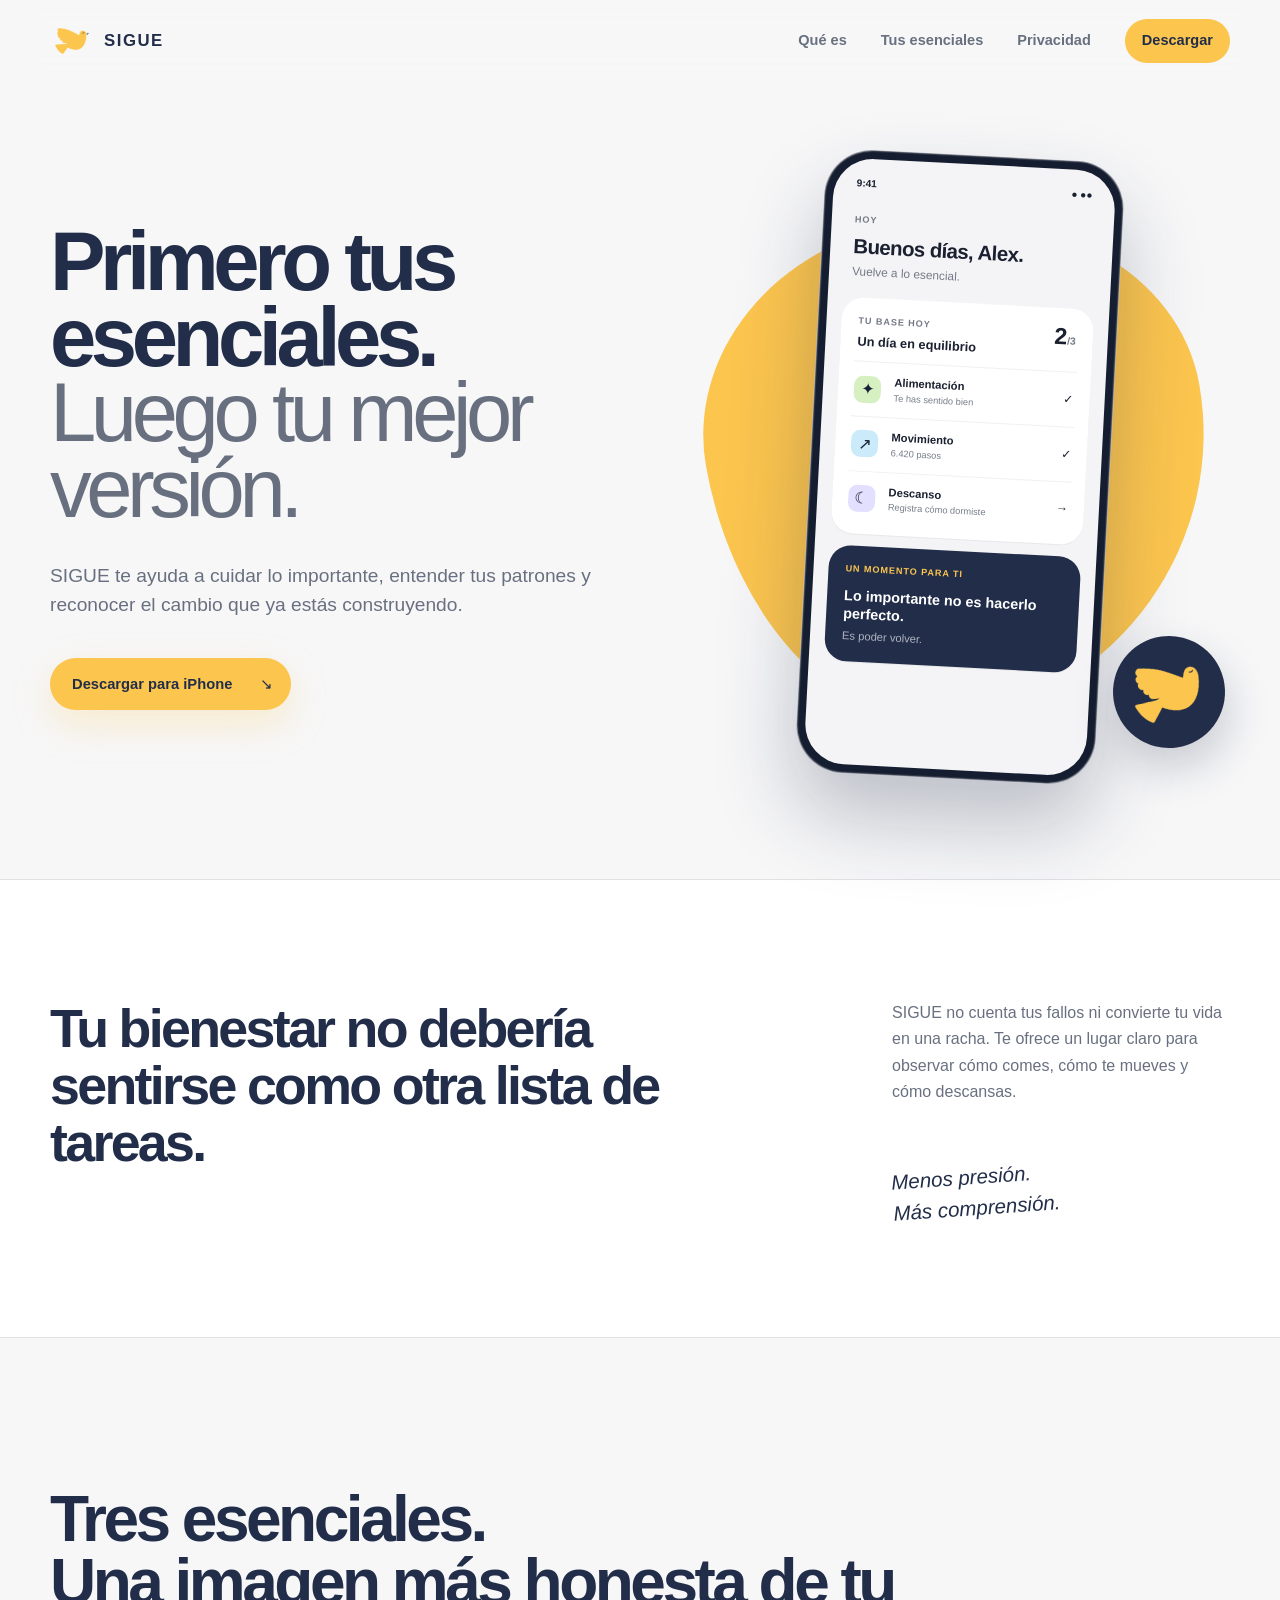
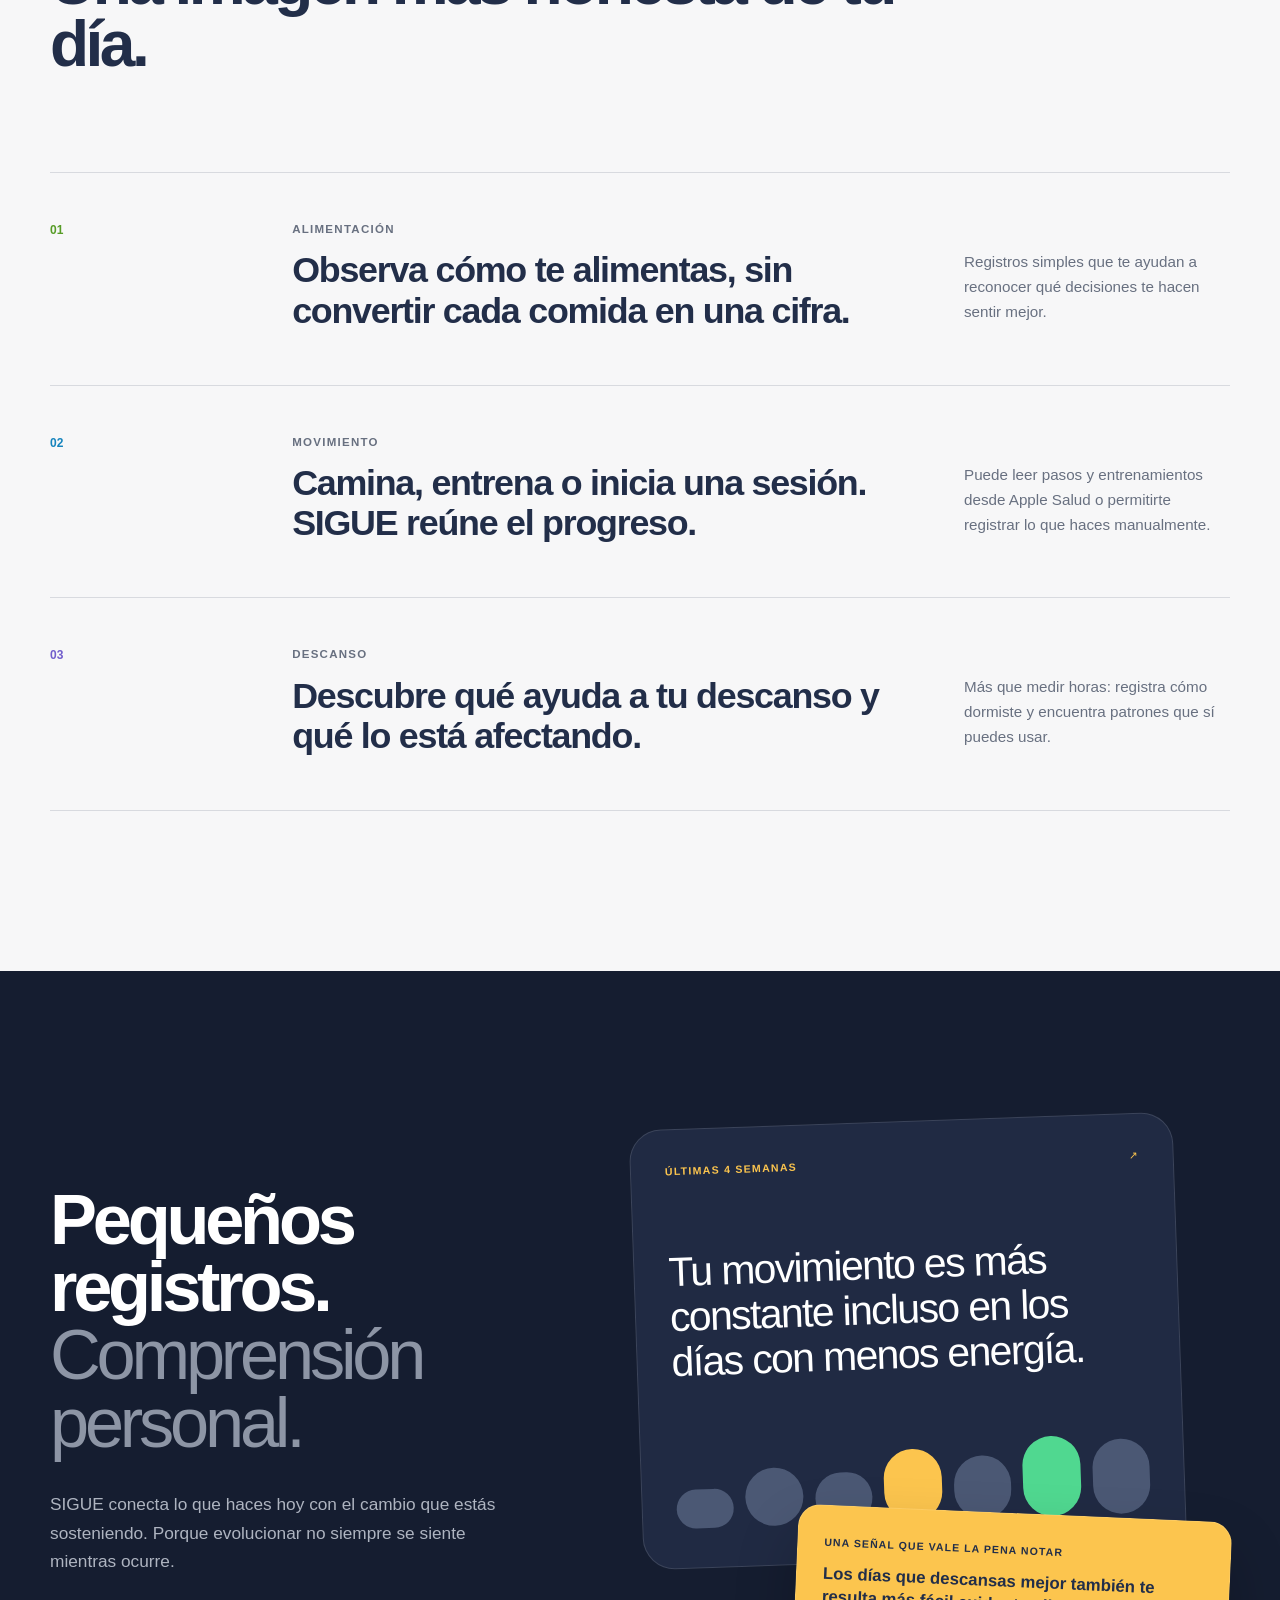
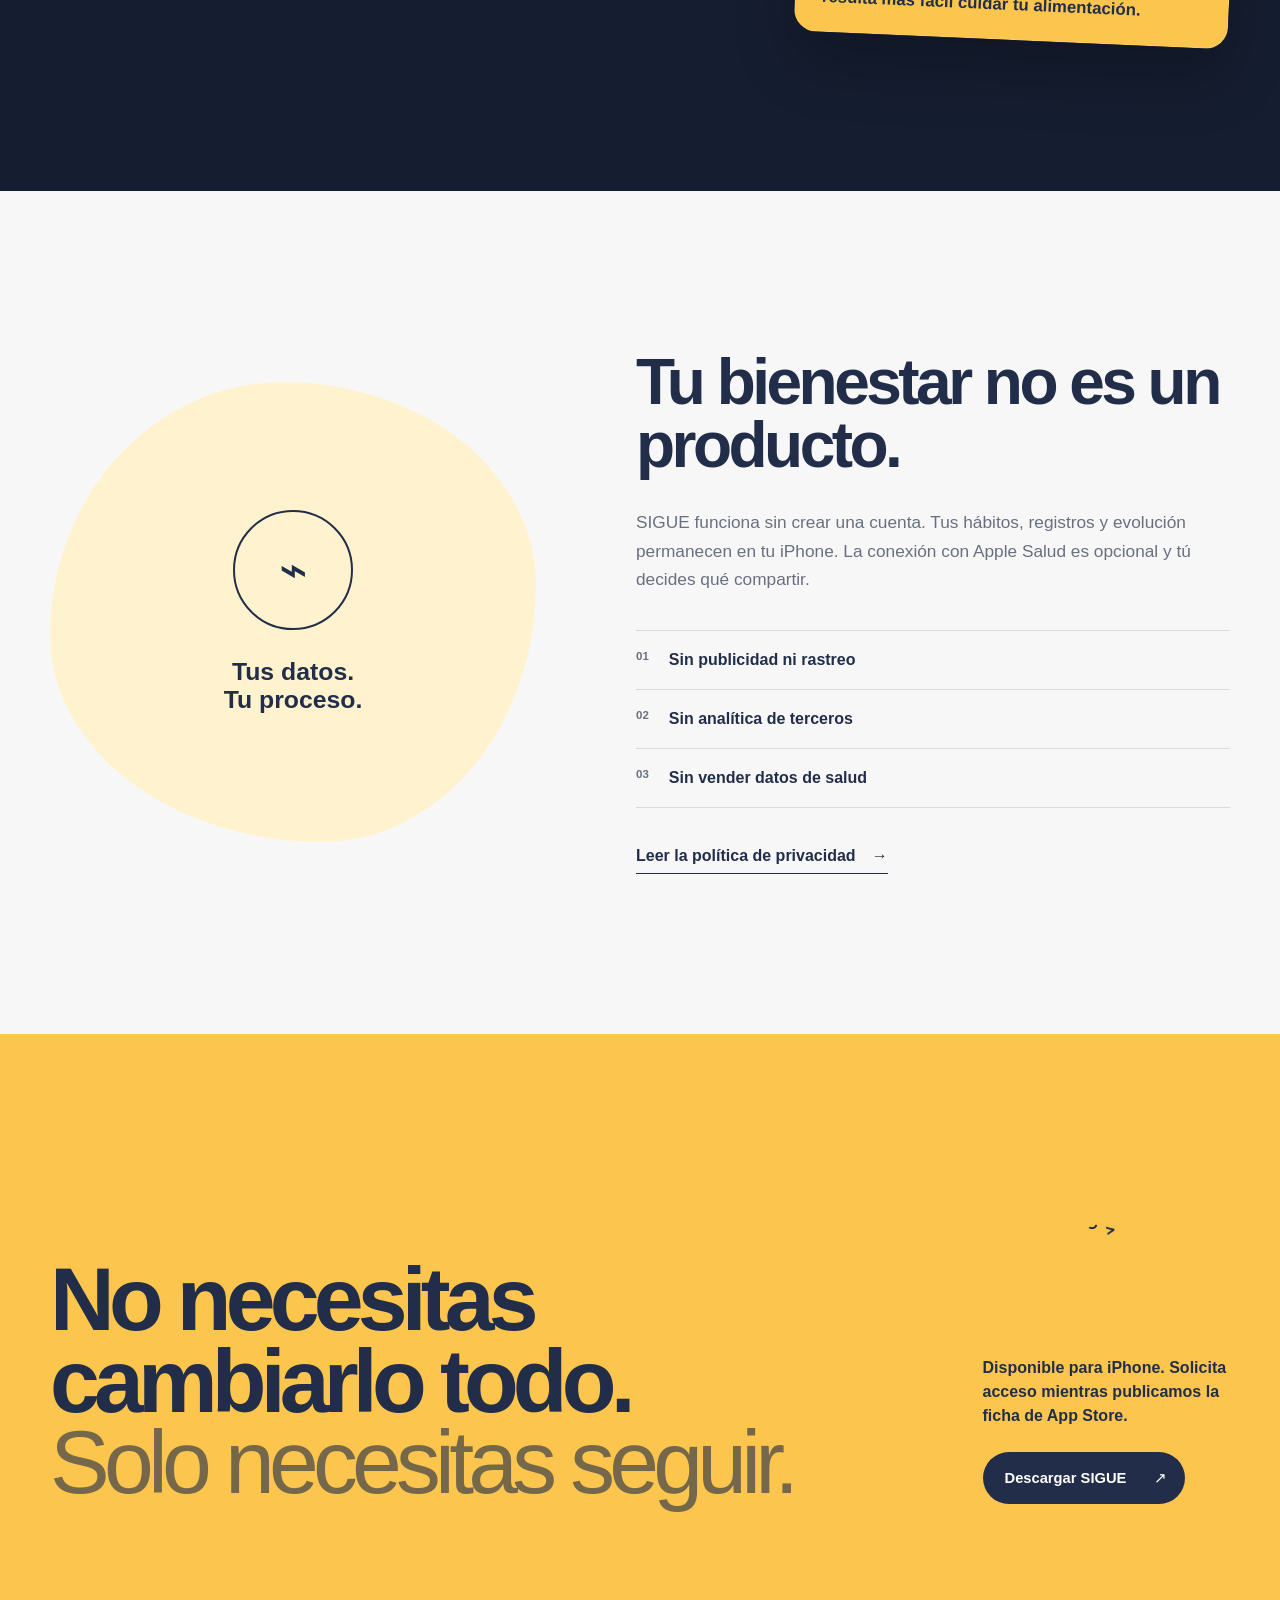
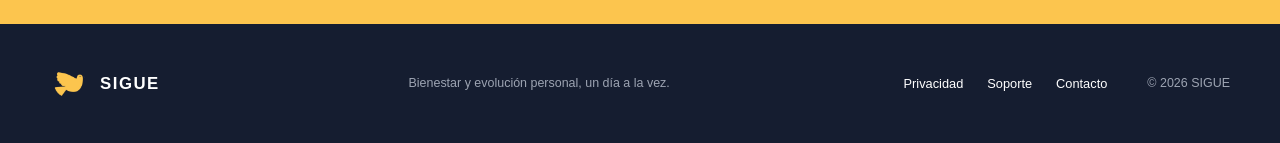
==== index.html @ ca4b1f47 "feat: launch SIGUE landing page" ====
<!doctype html>
<html lang="es">
<head>
  <meta charset="utf-8">
  <meta name="viewport" content="width=device-width, initial-scale=1">
  <title>SIGUE — Bienestar y evolución personal para iPhone</title>
  <meta name="description" content="SIGUE te ayuda a cuidar alimentación, movimiento y descanso, entender tus patrones y convertir pequeños registros en evolución visible.">
  <meta name="theme-color" content="#FCC54E">
  <meta name="robots" content="index, follow, max-image-preview:large">
  <link rel="canonical" href="https://holasigue.com/">
  <link rel="icon" href="assets/sigue-icon.png" type="image/png">
  <link rel="apple-touch-icon" href="assets/sigue-icon.png">
  <link rel="manifest" href="site.webmanifest">
  <link rel="stylesheet" href="css/styles.css">

  <meta property="og:type" content="website">
  <meta property="og:locale" content="es_ES">
  <meta property="og:site_name" content="SIGUE">
  <meta property="og:title" content="SIGUE — Primero tus esenciales">
  <meta property="og:description" content="Cuida lo importante, entiende tu día y descubre cómo estás cambiando.">
  <meta property="og:url" content="https://holasigue.com/">
  <meta property="og:image" content="https://holasigue.com/assets/sigue-social.png">
  <meta property="og:image:width" content="1200">
  <meta property="og:image:height" content="630">
  <meta property="og:image:alt" content="SIGUE: primero tus esenciales, luego tu mejor versión">
  <meta name="twitter:card" content="summary_large_image">

  <script type="application/ld+json">
  {
    "@context": "https://schema.org",
    "@graph": [
      {
        "@type": "WebSite",
        "@id": "https://holasigue.com/#website",
        "url": "https://holasigue.com/",
        "name": "SIGUE",
        "inLanguage": "es"
      },
      {
        "@type": "Organization",
        "@id": "https://holasigue.com/#organization",
        "name": "SIGUE",
        "url": "https://holasigue.com/",
        "logo": "https://holasigue.com/assets/sigue-icon.png",
        "email": "hola@holasigue.com"
      }
    ]
  }
  </script>
</head>
<body>
  <a class="skip-link" href="#contenido">Saltar al contenido</a>

  <header class="site-header" data-header>
    <div class="shell header-inner">
      <a class="brand" href="/" aria-label="SIGUE, inicio">
        <img src="assets/sigue-icon.png" alt="" width="44" height="44">
        <span>SIGUE</span>
      </a>

      <button class="menu-button" type="button" aria-expanded="false" aria-controls="site-navigation" data-menu-button>
        <span></span><span></span>
        <span class="sr-only">Abrir navegación</span>
      </button>

      <nav class="site-nav" id="site-navigation" aria-label="Navegación principal" data-navigation>
        <a href="#propuesta">Qué es</a>
        <a href="#esenciales">Tus esenciales</a>
        <a href="#privacidad">Privacidad</a>
        <a class="nav-cta" href="#descargar">Descargar</a>
      </nav>
    </div>
  </header>

  <main id="contenido">
    <section class="hero shell" aria-labelledby="hero-title">
      <div class="hero-copy reveal">
        <h1 id="hero-title">Primero tus esenciales.<br><em>Luego tu mejor versión.</em></h1>
        <p class="hero-lead">SIGUE te ayuda a cuidar lo importante, entender tus patrones y reconocer el cambio que ya estás construyendo.</p>
        <div class="hero-actions">
          <a class="button button-primary" href="#descargar">Descargar para iPhone <span aria-hidden="true">↘</span></a>
        </div>
      </div>

      <div class="hero-product reveal" aria-label="Vista previa del resumen diario de SIGUE">
        <div class="sun-shape" aria-hidden="true"></div>
        <div class="phone-frame">
          <div class="phone-screen">
            <div class="phone-status"><span>9:41</span><span>● ●●</span></div>
            <div class="phone-greeting">
              <span>HOY</span>
              <strong>Buenos días, Alex.</strong>
              <p>Vuelve a lo esencial.</p>
            </div>
            <div class="base-card">
              <div class="base-heading">
                <div><small>TU BASE HOY</small><strong>Un día en equilibrio</strong></div>
                <div class="base-score">2<small>/3</small></div>
              </div>
              <div class="base-row nutrition"><span class="base-icon">✦</span><div><strong>Alimentación</strong><small>Te has sentido bien</small></div><b>✓</b></div>
              <div class="base-row movement"><span class="base-icon">↗</span><div><strong>Movimiento</strong><small>6.420 pasos</small></div><b>✓</b></div>
              <div class="base-row rest"><span class="base-icon">☾</span><div><strong>Descanso</strong><small>Registra cómo dormiste</small></div><b>→</b></div>
            </div>
            <div class="moment-card">
              <small>UN MOMENTO PARA TI</small>
              <strong>Lo importante no es hacerlo perfecto.</strong>
              <p>Es poder volver.</p>
            </div>
          </div>
        </div>
        <div class="bird-seal" aria-hidden="true"><img src="assets/sigue-icon.png" alt=""></div>
      </div>
    </section>

    <section class="belief" id="propuesta">
      <div class="shell belief-grid reveal">
        <blockquote>Tu bienestar no debería sentirse como otra lista de tareas.</blockquote>
        <div class="belief-copy">
          <p>SIGUE no cuenta tus fallos ni convierte tu vida en una racha. Te ofrece un lugar claro para observar cómo comes, cómo te mueves y cómo descansas.</p>
          <p class="hand-note">Menos presión.<br>Más comprensión.</p>
        </div>
      </div>
    </section>

    <section class="essentials shell" id="esenciales" aria-labelledby="essentials-title">
      <div class="section-heading reveal">
        <h2 id="essentials-title">Tres esenciales.<br>Una imagen más honesta de tu día.</h2>
      </div>

      <div class="essential-story">
        <article class="essential-line nutrition-line reveal">
          <div class="essential-number">01</div>
          <div><p class="essential-kicker">Alimentación</p><h3>Observa cómo te alimentas, sin convertir cada comida en una cifra.</h3></div>
          <p>Registros simples que te ayudan a reconocer qué decisiones te hacen sentir mejor.</p>
        </article>
        <article class="essential-line movement-line reveal">
          <div class="essential-number">02</div>
          <div><p class="essential-kicker">Movimiento</p><h3>Camina, entrena o inicia una sesión. SIGUE reúne el progreso.</h3></div>
          <p>Puede leer pasos y entrenamientos desde Apple Salud o permitirte registrar lo que haces manualmente.</p>
        </article>
        <article class="essential-line rest-line reveal">
          <div class="essential-number">03</div>
          <div><p class="essential-kicker">Descanso</p><h3>Descubre qué ayuda a tu descanso y qué lo está afectando.</h3></div>
          <p>Más que medir horas: registra cómo dormiste y encuentra patrones que sí puedes usar.</p>
        </article>
      </div>
    </section>

    <section class="evolution-section" aria-labelledby="evolution-title">
      <div class="shell evolution-grid">
        <div class="evolution-copy reveal">
          <h2 id="evolution-title">Pequeños registros.<br><span>Comprensión personal.</span></h2>
          <p>SIGUE conecta lo que haces hoy con el cambio que estás sosteniendo. Porque evolucionar no siempre se siente mientras ocurre.</p>
        </div>

        <div class="insight-stack reveal" aria-label="Ejemplos de evolución en SIGUE">
          <article class="insight insight-main">
            <div class="insight-top"><span>ÚLTIMAS 4 SEMANAS</span><span aria-hidden="true">↗</span></div>
            <p>Tu movimiento es más constante incluso en los días con menos energía.</p>
            <div class="week-bars" aria-hidden="true"><i></i><i></i><i></i><i></i><i></i><i></i><i></i></div>
          </article>
          <article class="insight insight-note">
            <span>Una señal que vale la pena notar</span>
            <p>Los días que descansas mejor también te resulta más fácil cuidar tu alimentación.</p>
          </article>
        </div>
      </div>
    </section>

    <section class="privacy-section shell" id="privacidad" aria-labelledby="privacy-title">
      <div class="privacy-mark reveal" aria-hidden="true">
        <div class="privacy-circle"><span>⌁</span></div>
        <p>Tus datos.<br>Tu proceso.</p>
      </div>
      <div class="privacy-copy reveal">
        <h2 id="privacy-title">Tu bienestar no es un producto.</h2>
        <p>SIGUE funciona sin crear una cuenta. Tus hábitos, registros y evolución permanecen en tu iPhone. La conexión con Apple Salud es opcional y tú decides qué compartir.</p>
        <ul class="plain-list">
          <li><span>01</span> Sin publicidad ni rastreo</li>
          <li><span>02</span> Sin analítica de terceros</li>
          <li><span>03</span> Sin vender datos de salud</li>
        </ul>
        <a class="text-link" href="privacidad.html">Leer la política de privacidad <span aria-hidden="true">→</span></a>
      </div>
    </section>

    <section class="availability-section" id="descargar">
      <div class="shell closing-grid reveal">
        <div>
          <h2>No necesitas cambiarlo todo.<br><em>Solo necesitas seguir.</em></h2>
        </div>
        <div class="closing-side">
          <img src="assets/sigue-icon.png" alt="Ave amarilla de SIGUE" width="170" height="170">
          <p>Disponible para iPhone. Solicita acceso mientras publicamos la ficha de App Store.</p>
          <a class="button button-ink" href="mailto:hola@holasigue.com?subject=Quiero%20descargar%20SIGUE">Descargar SIGUE <span aria-hidden="true">↗</span></a>
        </div>
      </div>
    </section>
  </main>

  <footer class="site-footer">
    <div class="shell footer-grid">
      <a class="brand footer-brand" href="/"><img src="assets/sigue-icon.png" alt="" width="40" height="40"><span>SIGUE</span></a>
      <p>Bienestar y evolución personal, un día a la vez.</p>
      <nav aria-label="Enlaces legales">
        <a href="privacidad.html">Privacidad</a>
        <a href="soporte.html">Soporte</a>
        <a href="mailto:hola@holasigue.com">Contacto</a>
      </nav>
      <small>© <span data-year>2026</span> SIGUE</small>
    </div>
  </footer>

  <script src="js/main.js" defer></script>
</body>
</html>
---- css/styles.css ----
:root {
  color-scheme: light;
  --yellow: #fcc54e;
  --yellow-soft: #fff3cf;
  --ink: #222e49;
  --ink-deep: #151d30;
  --green: #50d890;
  --nutrition: #8bd450;
  --movement: #45b8f2;
  --rest: #9b8cff;
  --paper: #f7f7f8;
  --surface: #ffffff;
  --line: rgba(34, 46, 73, 0.14);
  --muted: #687080;
  --max-width: 1180px;
  --radius: 28px;
  --ease: cubic-bezier(.2, .75, .25, 1);
  font-family: -apple-system, BlinkMacSystemFont, "SF Pro Display", "Helvetica Neue", Arial, sans-serif;
  font-synthesis: none;
}

* { box-sizing: border-box; }
html { scroll-behavior: smooth; }
body {
  margin: 0;
  color: var(--ink);
  background: var(--paper);
  font-size: 16px;
  line-height: 1.5;
  -webkit-font-smoothing: antialiased;
}
body.menu-open { overflow: hidden; }
a { color: inherit; text-decoration: none; }
img { display: block; max-width: 100%; }
button, a { -webkit-tap-highlight-color: transparent; }
.shell { width: min(calc(100% - 48px), var(--max-width)); margin-inline: auto; }
.sr-only { position: absolute; width: 1px; height: 1px; overflow: hidden; clip: rect(0, 0, 0, 0); white-space: nowrap; }
.skip-link { position: fixed; top: 12px; left: 12px; z-index: 100; padding: 10px 14px; background: var(--ink); color: #fff; transform: translateY(-150%); }
.skip-link:focus { transform: none; }

.site-header { position: sticky; top: 0; z-index: 50; background: color-mix(in srgb, var(--paper) 88%, transparent); backdrop-filter: blur(18px); border-bottom: 1px solid transparent; transition: border-color .2s ease; }
.site-header.scrolled { border-color: var(--line); }
.header-inner { min-height: 82px; display: flex; align-items: center; justify-content: space-between; }
.brand { display: inline-flex; align-items: center; gap: 10px; font-size: 1.05rem; font-weight: 850; letter-spacing: .09em; }
.brand img { width: 44px; height: 44px; object-fit: contain; }
.site-nav { display: flex; align-items: center; gap: 34px; font-size: .91rem; font-weight: 600; }
.site-nav > a:not(.nav-cta) { color: var(--muted); transition: color .2s ease; }
.site-nav > a:hover { color: var(--ink); }
.nav-cta { padding: 11px 17px; background: var(--yellow); border-radius: 999px; }
.menu-button { display: none; border: 0; padding: 12px; background: transparent; }
.menu-button > span:not(.sr-only) { display: block; width: 23px; height: 2px; margin: 5px 0; background: var(--ink); transition: transform .2s ease; }

.hero { min-height: 760px; padding-top: 72px; padding-bottom: 100px; display: grid; grid-template-columns: 1.03fr .97fr; align-items: center; gap: 68px; }
.hero h1 { max-width: 720px; margin: 0; font-size: clamp(3.8rem, 6.5vw, 6.6rem); line-height: .91; letter-spacing: -.065em; font-weight: 790; }
.hero h1 em, .closing-grid h2 em { color: var(--muted); font-style: normal; font-weight: 450; }
.hero-lead { max-width: 590px; margin: 34px 0 0; color: var(--muted); font-size: clamp(1.08rem, 1.5vw, 1.28rem); line-height: 1.55; }
.hero-actions { margin-top: 38px; display: flex; align-items: center; gap: 24px; }
.button { display: inline-flex; align-items: center; justify-content: space-between; gap: 28px; min-width: 190px; padding: 15px 18px 15px 22px; border-radius: 999px; font-size: .92rem; font-weight: 750; transition: transform .2s var(--ease), box-shadow .2s ease; }
.button:hover { transform: translateY(-2px); }
.button-primary { background: var(--yellow); color: var(--ink); box-shadow: 0 14px 38px rgba(252, 197, 78, .26); }
.button-ink { background: var(--ink); color: #fff; }

.hero-product { position: relative; min-height: 600px; display: grid; place-items: center; isolation: isolate; }
.sun-shape { position: absolute; z-index: -1; width: min(42vw, 500px); aspect-ratio: 1; border-radius: 47% 53% 59% 41% / 41% 42% 58% 59%; background: var(--yellow); transform: rotate(-10deg); }
.phone-frame { width: 300px; padding: 8px; border: 1px solid rgba(255,255,255,.55); border-radius: 48px; background: var(--ink-deep); box-shadow: 0 42px 80px rgba(34,46,73,.27), inset 0 0 0 1px rgba(255,255,255,.12); transform: rotate(3deg); }
.phone-screen { min-height: 606px; padding: 17px 15px 18px; overflow: hidden; border-radius: 40px; background: #f4f4f6; color: #1a2030; }
.phone-status { padding: 0 8px 18px; display: flex; justify-content: space-between; font-size: .63rem; font-weight: 800; }
.phone-greeting { padding: 5px 8px 17px; }
.phone-greeting span, .base-heading small, .moment-card small { display: block; color: #747986; font-size: .57rem; font-weight: 800; letter-spacing: .1em; }
.phone-greeting strong { display: block; margin-top: 4px; font-size: 1.28rem; letter-spacing: -.03em; }
.phone-greeting p { margin: 1px 0 0; color: #747986; font-size: .74rem; }
.base-card, .moment-card { border-radius: 22px; background: #fff; box-shadow: 0 1px 0 rgba(34,46,73,.06); }
.base-card { padding: 17px 14px 9px; }
.base-heading { display: flex; justify-content: space-between; align-items: flex-start; padding: 0 3px 10px; }
.base-heading strong { display: block; margin-top: 3px; font-size: .8rem; }
.base-score { font-size: 1.45rem; line-height: 1; font-weight: 800; }
.base-score small { display: inline; font-size: .65rem; letter-spacing: 0; }
.base-row { display: grid; grid-template-columns: 32px 1fr auto; align-items: center; gap: 8px; padding: 11px 2px; border-top: 1px solid rgba(34,46,73,.07); }
.base-icon { display: grid; place-items: center; width: 27px; height: 27px; border-radius: 9px; color: #172036; font-weight: 800; }
.base-row strong, .base-row small { display: block; }
.base-row strong { font-size: .7rem; }
.base-row small { margin-top: 1px; color: #777d89; font-size: .58rem; }
.base-row b { font-size: .75rem; }
.nutrition .base-icon { background: color-mix(in srgb, var(--nutrition) 35%, white); }
.movement .base-icon { background: color-mix(in srgb, var(--movement) 28%, white); }
.rest .base-icon { background: color-mix(in srgb, var(--rest) 28%, white); }
.moment-card { margin-top: 12px; padding: 17px; background: var(--ink); color: #fff; }
.moment-card small { color: var(--yellow); }
.moment-card strong { display: block; margin-top: 10px; font-size: .9rem; line-height: 1.25; }
.moment-card p { margin: 5px 0 0; color: #aeb4c0; font-size: .7rem; }
.bird-seal { position: absolute; right: 1%; bottom: 5%; width: 112px; height: 112px; display: grid; place-items: center; border-radius: 50%; background: var(--ink); box-shadow: 0 20px 44px rgba(34,46,73,.22); transform: rotate(-8deg); }
.bird-seal img { width: 95px; }

.belief { padding: 120px 0; background: var(--surface); border-block: 1px solid var(--line); }
.belief-grid { display: grid; grid-template-columns: 1.7fr .75fr; gap: 76px; align-items: start; }
.belief blockquote { margin: 0; max-width: 690px; font-size: clamp(2.3rem, 4.2vw, 4.3rem); line-height: 1.06; letter-spacing: -.05em; font-weight: 610; }
.belief-copy > p:first-child { margin: 0; color: var(--muted); line-height: 1.65; }
.hand-note { margin: 50px 0 0; color: var(--ink); font-size: 1.28rem; font-style: italic; transform: rotate(-4deg); }

.essentials { padding-top: 150px; padding-bottom: 160px; }
.section-heading { max-width: 930px; }
.section-heading h2, .privacy-copy h2 { margin: 0; font-size: clamp(2.7rem, 5vw, 5.1rem); line-height: .98; letter-spacing: -.055em; font-weight: 650; }
.essential-story { margin-top: 96px; border-top: 1px solid var(--line); }
.essential-line { display: grid; grid-template-columns: .45fr 1.5fr .65fr; gap: 58px; padding: 48px 0 54px; border-bottom: 1px solid var(--line); }
.essential-number { font-size: .75rem; font-weight: 800; }
.essential-kicker { margin: 0 0 12px; color: var(--muted); font-size: .72rem; font-weight: 800; letter-spacing: .11em; text-transform: uppercase; }
.essential-line h3 { margin: 0; max-width: 680px; font-size: clamp(1.7rem, 2.8vw, 2.7rem); line-height: 1.12; letter-spacing: -.035em; font-weight: 580; }
.essential-line > p { margin: 28px 0 0; color: var(--muted); font-size: .95rem; line-height: 1.65; }
.nutrition-line .essential-number { color: #579c27; }
.movement-line .essential-number { color: #1684bd; }
.rest-line .essential-number { color: #715dcc; }

.evolution-section { padding: 150px 0; overflow: hidden; background: var(--ink-deep); color: #fff; }
.evolution-grid { display: grid; grid-template-columns: .9fr 1.1fr; gap: 100px; align-items: center; }
.evolution-copy h2 { margin: 0; font-size: clamp(3rem, 5.5vw, 5.7rem); line-height: .96; letter-spacing: -.06em; font-weight: 650; }
.evolution-copy h2 span { color: #8d95a5; font-weight: 430; }
.evolution-copy > p:last-child { max-width: 480px; margin: 34px 0 0; color: #aeb4c0; font-size: 1.08rem; line-height: 1.65; }
.insight-stack { position: relative; min-height: 520px; }
.insight { border: 1px solid rgba(255,255,255,.12); }
.insight-main { position: absolute; inset: 0 50px 80px 0; padding: 34px; border-radius: 32px; background: #202a43; transform: rotate(-2deg); }
.insight-top { display: flex; justify-content: space-between; color: var(--yellow); font-size: .66rem; font-weight: 800; letter-spacing: .12em; }
.insight-main > p { max-width: 530px; margin: 70px 0 0; font-size: clamp(1.9rem, 3.2vw, 3rem); line-height: 1.1; letter-spacing: -.04em; }
.week-bars { height: 92px; margin-top: 52px; display: flex; align-items: end; gap: 12px; }
.week-bars i { flex: 1; height: 42%; border-radius: 999px; background: #4b5874; }
.week-bars i:nth-child(2) { height: 63%; }
.week-bars i:nth-child(3) { height: 55%; }
.week-bars i:nth-child(4) { height: 78%; background: var(--yellow); }
.week-bars i:nth-child(5) { height: 69%; }
.week-bars i:nth-child(6) { height: 87%; background: var(--green); }
.week-bars i:nth-child(7) { height: 82%; }
.insight-note { position: absolute; right: 0; bottom: 0; width: 73%; padding: 23px 26px; border-radius: 22px; background: var(--yellow); color: var(--ink); transform: rotate(2.5deg); box-shadow: 0 30px 60px rgba(0,0,0,.22); }
.insight-note span { font-size: .66rem; font-weight: 850; letter-spacing: .1em; text-transform: uppercase; }
.insight-note p { margin: 10px 0 0; font-size: 1.05rem; font-weight: 650; line-height: 1.35; }

.privacy-section { padding-top: 160px; padding-bottom: 160px; display: grid; grid-template-columns: .9fr 1.1fr; gap: 100px; align-items: center; }
.privacy-mark { min-height: 460px; display: grid; place-items: center; align-content: center; background: var(--yellow-soft); border-radius: 48% 52% 44% 56% / 55% 44% 56% 45%; transform: rotate(-3deg); }
.privacy-circle { width: 120px; height: 120px; display: grid; place-items: center; border: 2px solid var(--ink); border-radius: 50%; font-size: 3rem; }
.privacy-mark p { margin: 28px 0 0; text-align: center; font-size: 1.55rem; line-height: 1.15; font-weight: 700; }
.privacy-copy > p { max-width: 600px; margin: 32px 0 0; color: var(--muted); font-size: 1.08rem; line-height: 1.65; }
.plain-list { margin: 36px 0; padding: 0; list-style: none; border-top: 1px solid var(--line); }
.plain-list li { display: flex; gap: 20px; padding: 17px 0; border-bottom: 1px solid var(--line); font-weight: 650; }
.plain-list span { color: var(--muted); font-size: .72rem; }
.text-link { display: inline-flex; gap: 16px; padding-bottom: 5px; border-bottom: 1px solid var(--ink); font-weight: 750; }

.availability-section { padding: 140px 0 120px; background: var(--yellow); }
.closing-grid { display: grid; grid-template-columns: 1.55fr .45fr; gap: 80px; align-items: end; }
.closing-grid h2 { margin: 0; max-width: 870px; font-size: clamp(3.2rem, 7vw, 7.2rem); line-height: .91; letter-spacing: -.065em; font-weight: 720; }
.closing-grid h2 em { color: rgba(34,46,73,.62); }
.closing-side { display: flex; flex-direction: column; align-items: flex-start; }
.closing-side img { margin-left: -18px; }
.closing-side p { margin: 12px 0 24px; font-weight: 600; }

.site-footer { padding: 38px 0; background: var(--ink-deep); color: #fff; }
.footer-grid { display: grid; grid-template-columns: .7fr 1fr auto auto; gap: 40px; align-items: center; }
.footer-brand img { width: 40px; height: 40px; }
.footer-grid > p, .footer-grid small { color: #9da4b2; font-size: .78rem; }
.footer-grid nav { display: flex; gap: 24px; font-size: .8rem; }

.page-hero { padding: 95px 0 76px; border-bottom: 1px solid var(--line); }
.page-hero h1 { max-width: 900px; margin: 0; font-size: clamp(3.4rem, 7vw, 7rem); line-height: .93; letter-spacing: -.065em; }
.page-hero p:last-child { max-width: 660px; margin: 28px 0 0; color: var(--muted); font-size: 1.12rem; }
.legal-layout { padding: 80px 0 130px; display: grid; grid-template-columns: .52fr 1.48fr; gap: 70px; }
.legal-aside { position: sticky; top: 120px; align-self: start; }
.legal-aside p { margin: 0 0 10px; color: var(--muted); font-size: .77rem; }
.legal-content { max-width: 760px; }
.legal-content section { margin-bottom: 60px; scroll-margin-top: 110px; }
.legal-content h2 { margin: 0 0 18px; font-size: clamp(1.7rem, 3vw, 2.35rem); letter-spacing: -.035em; }
.legal-content h3 { margin: 28px 0 8px; font-size: 1.05rem; }
.legal-content p, .legal-content li { color: #555f70; line-height: 1.75; }
.legal-content ul { padding-left: 20px; }
.legal-content a { text-decoration: underline; text-underline-offset: 3px; }
.notice { padding: 24px; border-left: 4px solid var(--yellow); background: var(--surface); }
.faq-list { border-top: 1px solid var(--line); }
.faq-item { border-bottom: 1px solid var(--line); }
.faq-item summary { padding: 24px 40px 24px 0; cursor: pointer; font-size: 1.12rem; font-weight: 720; list-style: none; position: relative; }
.faq-item summary::-webkit-details-marker { display: none; }
.faq-item summary::after { content: "+"; position: absolute; right: 6px; font-size: 1.5rem; font-weight: 400; }
.faq-item[open] summary::after { content: "−"; }
.faq-item p { margin: -5px 0 25px; max-width: 680px; }
.support-card { margin-top: 70px; padding: clamp(30px, 5vw, 58px); border-radius: var(--radius); background: var(--yellow); }
.support-card h2 { font-size: clamp(2rem, 4vw, 3.5rem); }
.support-card p { color: var(--ink); }

.reveal { opacity: 0; transform: translateY(24px); transition: opacity .7s var(--ease), transform .7s var(--ease); }
.reveal.visible { opacity: 1; transform: none; }

@media (max-width: 900px) {
  .shell { width: min(calc(100% - 34px), var(--max-width)); }
  .menu-button { display: block; z-index: 2; }
  .site-nav { position: fixed; inset: 0; display: flex; flex-direction: column; justify-content: center; background: var(--yellow); font-size: 1.55rem; visibility: hidden; opacity: 0; transition: opacity .2s ease, visibility .2s ease; }
  .site-nav.open { visibility: visible; opacity: 1; }
  .site-nav > a:not(.nav-cta) { color: var(--ink); }
  .nav-cta { border: 1px solid var(--ink); }
  .menu-button[aria-expanded="true"] > span:first-child { transform: translateY(3.5px) rotate(45deg); }
  .menu-button[aria-expanded="true"] > span:nth-child(2) { transform: translateY(-3.5px) rotate(-45deg); }
  .hero { padding-top: 48px; grid-template-columns: 1fr; gap: 42px; }
  .hero-copy { z-index: 2; }
  .hero-product { min-height: 570px; }
  .sun-shape { width: min(90vw, 480px); }
  .belief-grid, .section-heading, .essential-line, .evolution-grid, .privacy-section, .closing-grid, .legal-layout { grid-template-columns: 1fr; }
  .belief-grid, .section-heading { gap: 25px; }
  .essential-line { gap: 20px; }
  .essential-line > p { margin-top: 4px; }
  .evolution-grid { gap: 65px; }
  .privacy-section { gap: 65px; }
  .privacy-mark { min-height: 390px; }
  .closing-grid { gap: 45px; }
  .footer-grid { grid-template-columns: 1fr 1fr; }
  .legal-aside { position: static; }
}

@media (max-width: 560px) {
  .header-inner { min-height: 70px; }
  .hero { min-height: auto; padding-top: 42px; padding-bottom: 80px; }
  .hero h1 { font-size: clamp(3.25rem, 16vw, 4.6rem); }
  .hero-actions { align-items: flex-start; flex-direction: column; gap: 14px; }
  .hero-product { min-height: 535px; margin-inline: -10px; }
  .phone-frame { width: 268px; }
  .phone-screen { min-height: 550px; }
  .bird-seal { right: 0; width: 88px; height: 88px; }
  .belief, .evolution-section { padding-block: 90px; }
  .belief blockquote { font-size: 2.45rem; }
  .essentials, .privacy-section { padding-top: 100px; padding-bottom: 105px; }
  .essential-story { margin-top: 58px; }
  .essential-line { padding-block: 34px; }
  .insight-stack { min-height: 470px; }
  .insight-main { right: 18px; padding: 26px; }
  .insight-main > p { margin-top: 48px; }
  .insight-note { width: 88%; }
  .availability-section { padding-block: 90px; }
  .closing-grid h2 { font-size: 3.4rem; }
  .footer-grid { grid-template-columns: 1fr; gap: 20px; }
  .footer-grid nav { flex-wrap: wrap; }
  .page-hero { padding: 65px 0 55px; }
  .page-hero h1 { font-size: 3.6rem; }
  .legal-layout { padding-top: 55px; gap: 45px; }
}

@media (prefers-reduced-motion: reduce) {
  html { scroll-behavior: auto; }
  *, *::before, *::after { animation-duration: .01ms !important; transition-duration: .01ms !important; }
  .reveal { opacity: 1; transform: none; }
}
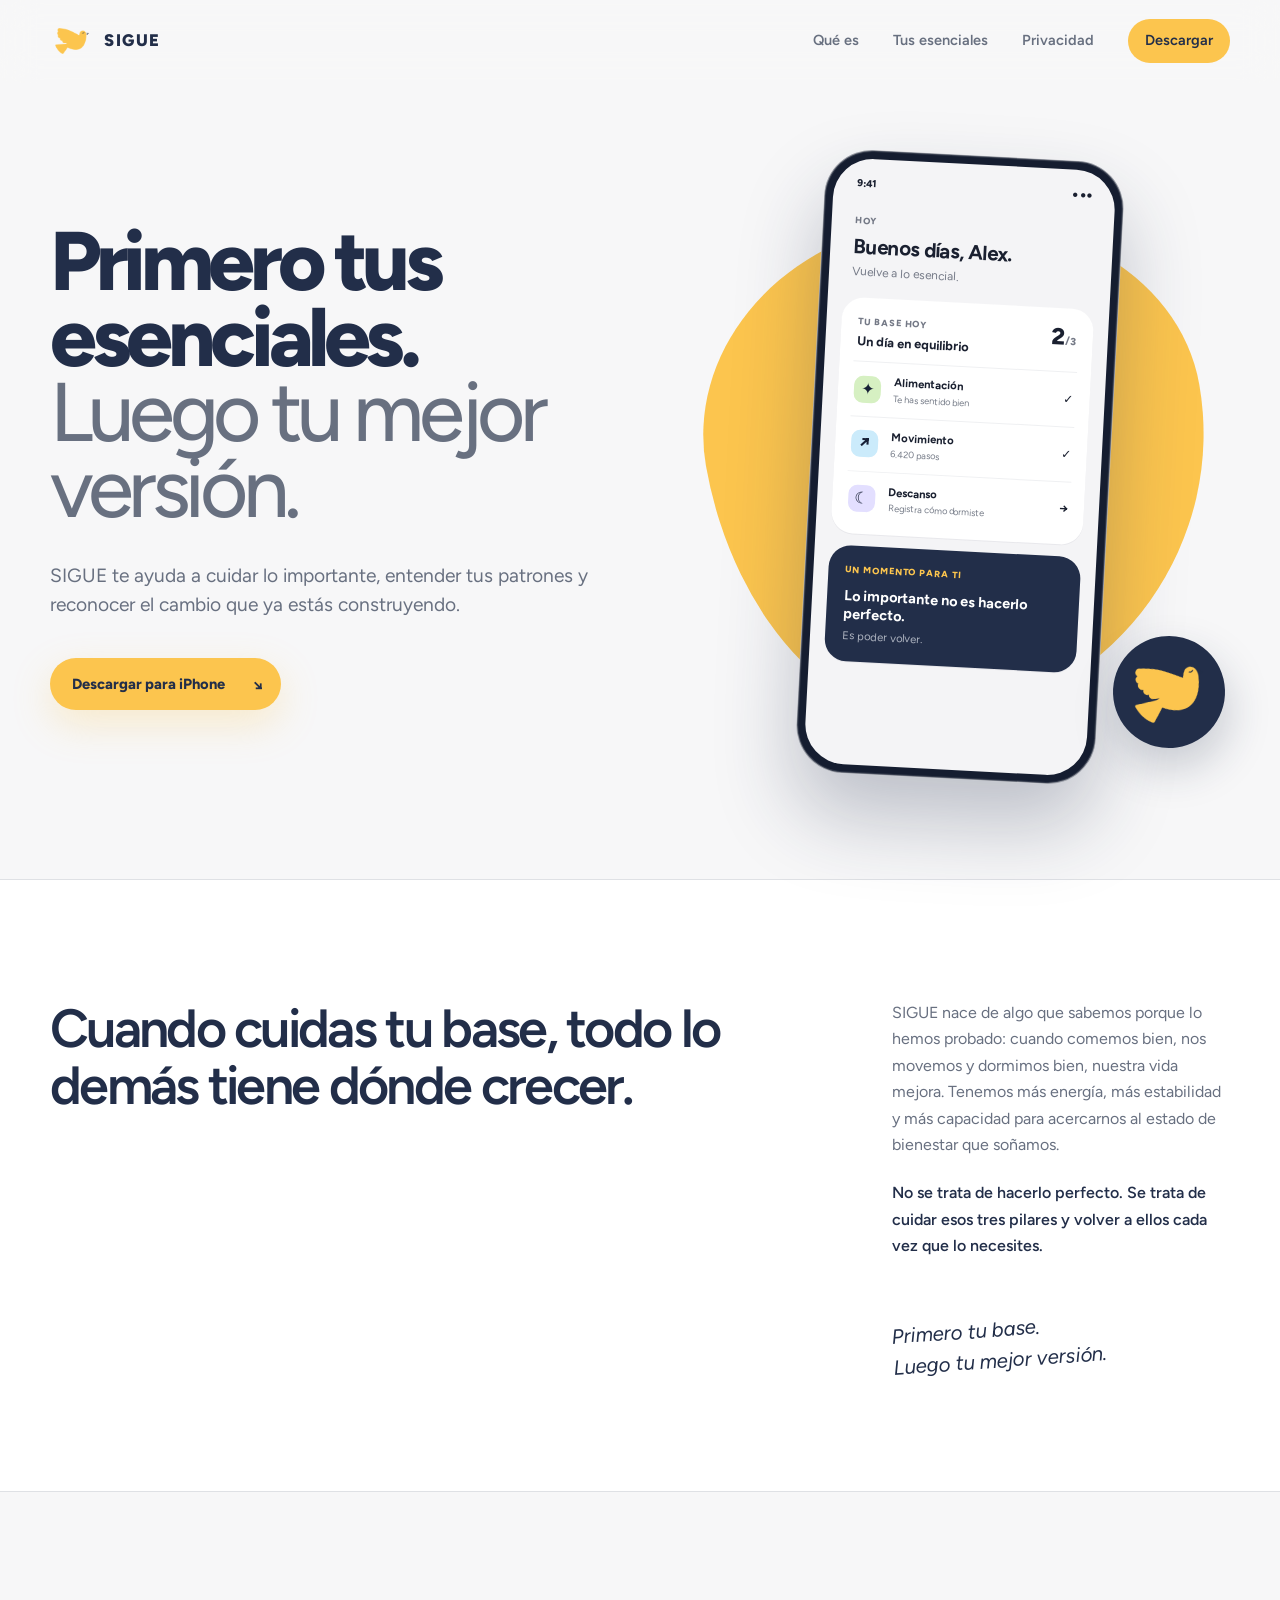
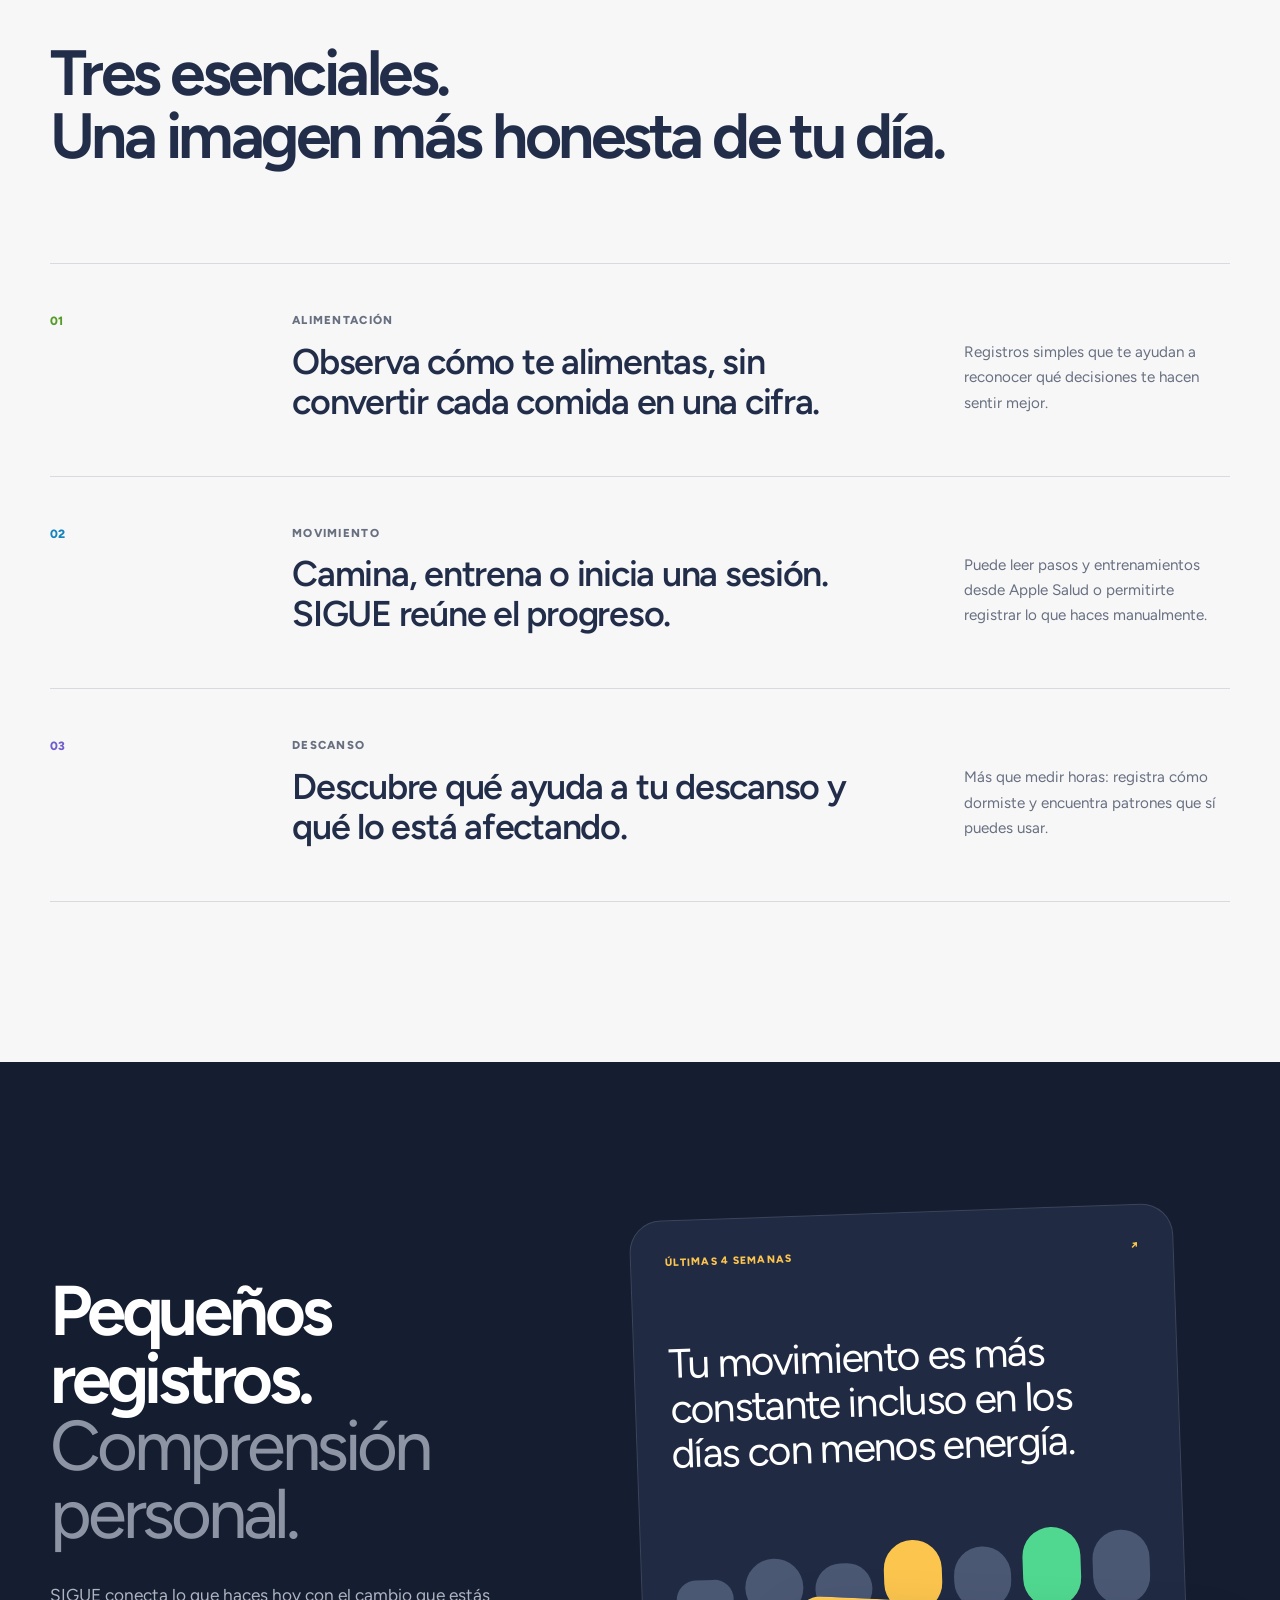
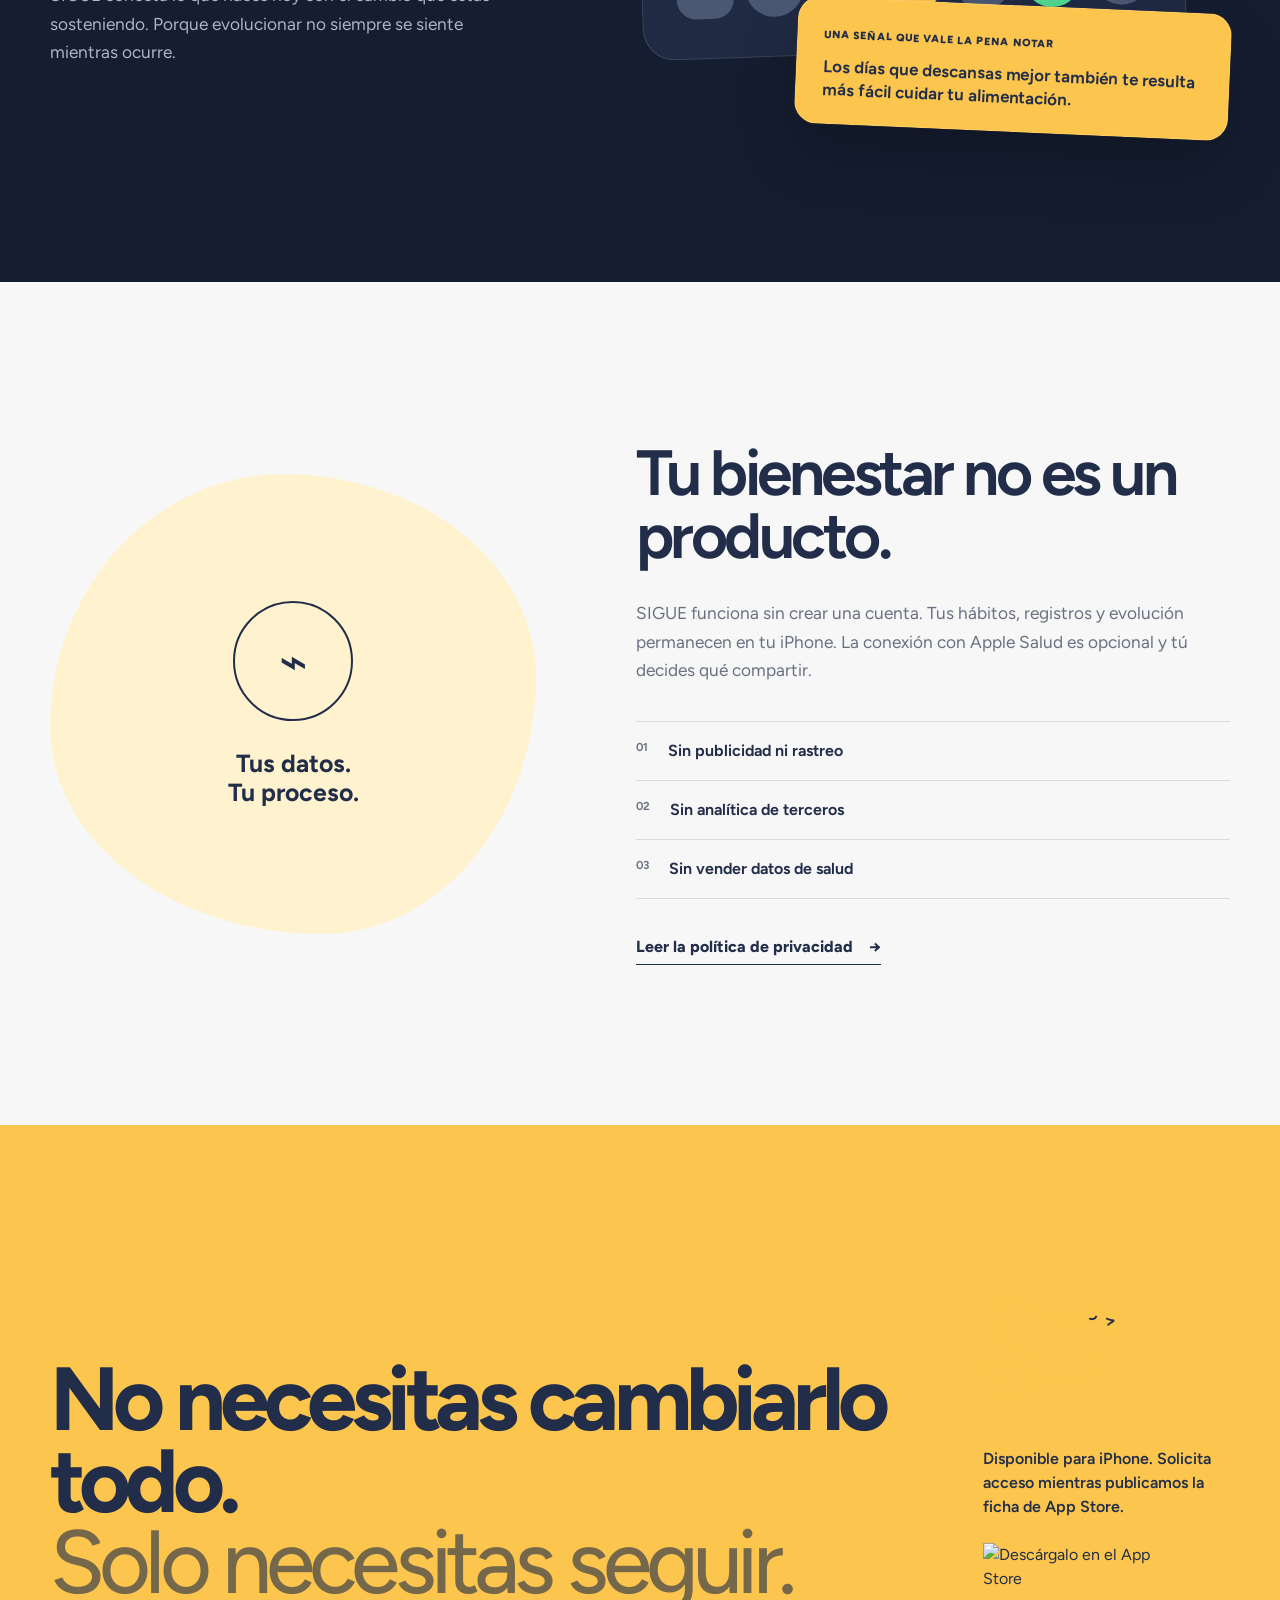
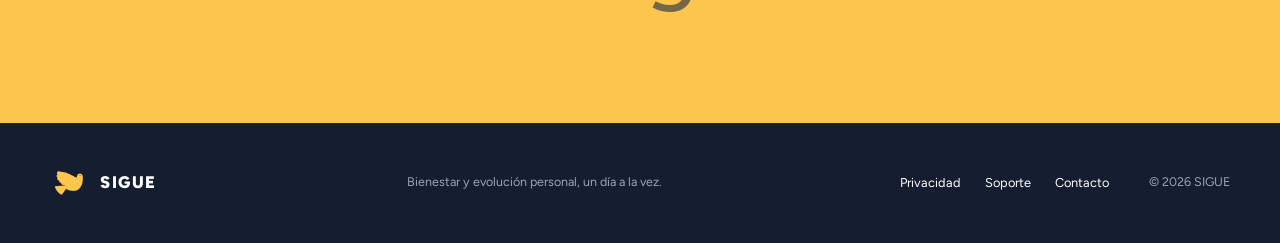
==== commit 750e2577: "ajuste en la fuente" ====
--- a/index.html
+++ b/index.html
@@ -4,20 +4,23 @@
   <meta charset="utf-8">
   <meta name="viewport" content="width=device-width, initial-scale=1">
   <title>SIGUE — Bienestar y evolución personal para iPhone</title>
-  <meta name="description" content="SIGUE te ayuda a cuidar alimentación, movimiento y descanso, entender tus patrones y convertir pequeños registros en evolución visible.">
+  <meta name="description" content="SIGUE te ayuda a cuidar tu base: comer bien, moverte y dormir mejor para construir bienestar y una evolución personal sostenible.">
   <meta name="theme-color" content="#FCC54E">
   <meta name="robots" content="index, follow, max-image-preview:large">
   <link rel="canonical" href="https://holasigue.com/">
   <link rel="icon" href="assets/sigue-icon.png" type="image/png">
   <link rel="apple-touch-icon" href="assets/sigue-icon.png">
   <link rel="manifest" href="site.webmanifest">
+  <link rel="preconnect" href="https://fonts.googleapis.com">
+  <link rel="preconnect" href="https://fonts.gstatic.com" crossorigin>
+  <link href="https://fonts.googleapis.com/css2?family=Figtree:ital,wght@0,300..900;1,300..900&amp;display=swap" rel="stylesheet">
   <link rel="stylesheet" href="css/styles.css">
 
   <meta property="og:type" content="website">
   <meta property="og:locale" content="es_ES">
   <meta property="og:site_name" content="SIGUE">
   <meta property="og:title" content="SIGUE — Primero tus esenciales">
-  <meta property="og:description" content="Cuida lo importante, entiende tu día y descubre cómo estás cambiando.">
+  <meta property="og:description" content="Cuida tu base —alimentación, movimiento y descanso— y construye desde ahí el bienestar que quieres vivir.">
   <meta property="og:url" content="https://holasigue.com/">
   <meta property="og:image" content="https://holasigue.com/assets/sigue-social.png">
   <meta property="og:image:width" content="1200">
@@ -114,10 +117,11 @@
 
     <section class="belief" id="propuesta">
       <div class="shell belief-grid reveal">
-        <blockquote>Tu bienestar no debería sentirse como otra lista de tareas.</blockquote>
+        <blockquote>Cuando cuidas tu base, todo lo demás tiene dónde crecer.</blockquote>
         <div class="belief-copy">
-          <p>SIGUE no cuenta tus fallos ni convierte tu vida en una racha. Te ofrece un lugar claro para observar cómo comes, cómo te mueves y cómo descansas.</p>
-          <p class="hand-note">Menos presión.<br>Más comprensión.</p>
+          <p>SIGUE nace de algo que sabemos porque lo hemos probado: cuando comemos bien, nos movemos y dormimos bien, nuestra vida mejora. Tenemos más energía, más estabilidad y más capacidad para acercarnos al estado de bienestar que soñamos.</p>
+          <p class="belief-detail">No se trata de hacerlo perfecto. Se trata de cuidar esos tres pilares y volver a ellos cada vez que lo necesites.</p>
+          <p class="hand-note">Primero tu base.<br>Luego tu mejor versión.</p>
         </div>
       </div>
     </section>
@@ -192,7 +196,9 @@
         <div class="closing-side">
           <img src="assets/sigue-icon.png" alt="Ave amarilla de SIGUE" width="170" height="170">
           <p>Disponible para iPhone. Solicita acceso mientras publicamos la ficha de App Store.</p>
-          <a class="button button-ink" href="mailto:hola@holasigue.com?subject=Quiero%20descargar%20SIGUE">Descargar SIGUE <span aria-hidden="true">↗</span></a>
+          <a class="app-store-badge" href="mailto:hola@holasigue.com?subject=Quiero%20descargar%20SIGUE" aria-label="Solicitar acceso a SIGUE para iPhone">
+            <img src="https://tools.applemediaservices.com/api/badges/download-on-the-app-store/black/es-es?size=250x83" alt="Descárgalo en el App Store" width="180" height="60">
+          </a>
         </div>
       </div>
     </section>
--- a/css/styles.css
+++ b/css/styles.css
@@ -15,7 +15,7 @@
   --max-width: 1180px;
   --radius: 28px;
   --ease: cubic-bezier(.2, .75, .25, 1);
-  font-family: -apple-system, BlinkMacSystemFont, "SF Pro Display", "Helvetica Neue", Arial, sans-serif;
+  font-family: "Figtree", -apple-system, BlinkMacSystemFont, "Helvetica Neue", Arial, sans-serif;
   font-synthesis: none;
 }
 
@@ -95,6 +95,7 @@
 .belief-grid { display: grid; grid-template-columns: 1.7fr .75fr; gap: 76px; align-items: start; }
 .belief blockquote { margin: 0; max-width: 690px; font-size: clamp(2.3rem, 4.2vw, 4.3rem); line-height: 1.06; letter-spacing: -.05em; font-weight: 610; }
 .belief-copy > p:first-child { margin: 0; color: var(--muted); line-height: 1.65; }
+.belief-detail { margin: 22px 0 0; color: var(--ink); line-height: 1.65; font-weight: 560; }
 .hand-note { margin: 50px 0 0; color: var(--ink); font-size: 1.28rem; font-style: italic; transform: rotate(-4deg); }
 
 .essentials { padding-top: 150px; padding-bottom: 160px; }
@@ -149,6 +150,9 @@
 .closing-side { display: flex; flex-direction: column; align-items: flex-start; }
 .closing-side img { margin-left: -18px; }
 .closing-side p { margin: 12px 0 24px; font-weight: 600; }
+.app-store-badge { display: inline-block; border-radius: 9px; transition: transform .2s var(--ease), opacity .2s ease; }
+.app-store-badge:hover { transform: translateY(-2px); opacity: .9; }
+.app-store-badge > img { width: 180px; height: auto; margin: 0; }
 
 .site-footer { padding: 38px 0; background: var(--ink-deep); color: #fff; }
 .footer-grid { display: grid; grid-template-columns: .7fr 1fr auto auto; gap: 40px; align-items: center; }
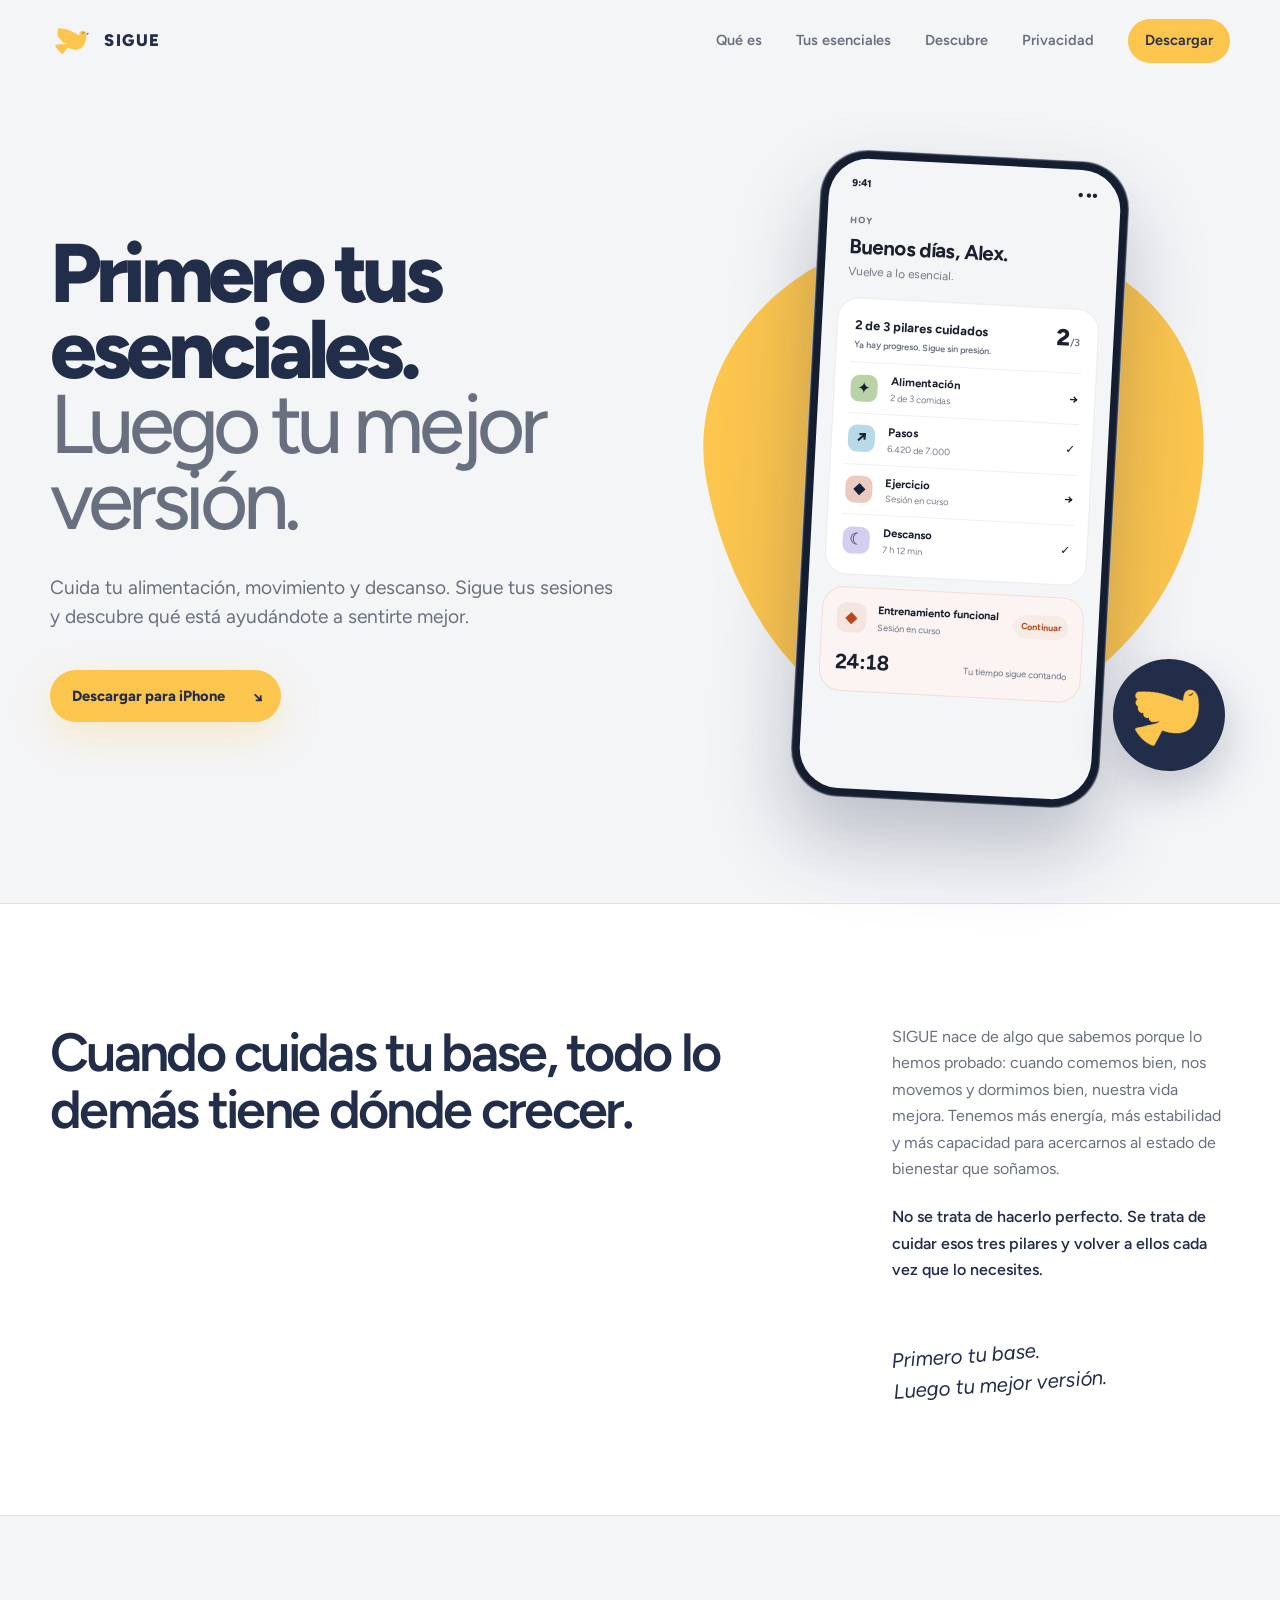
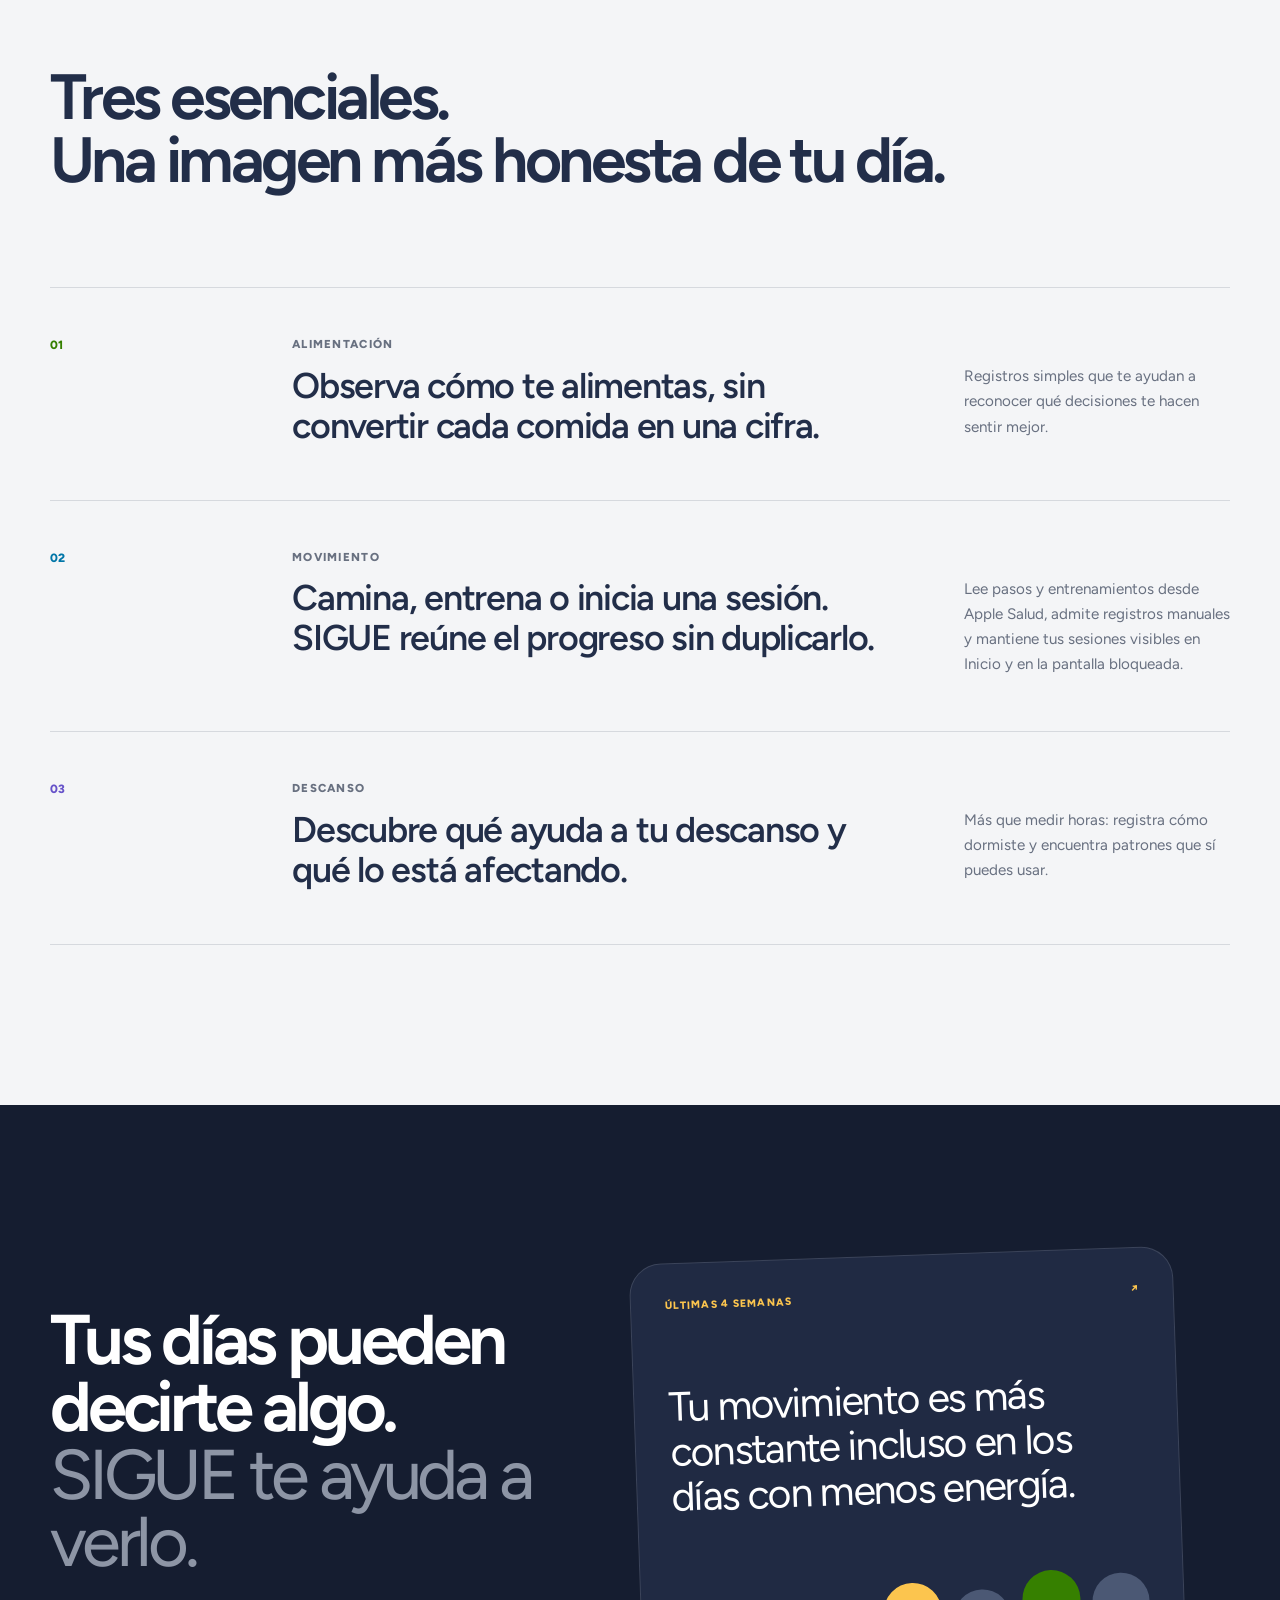
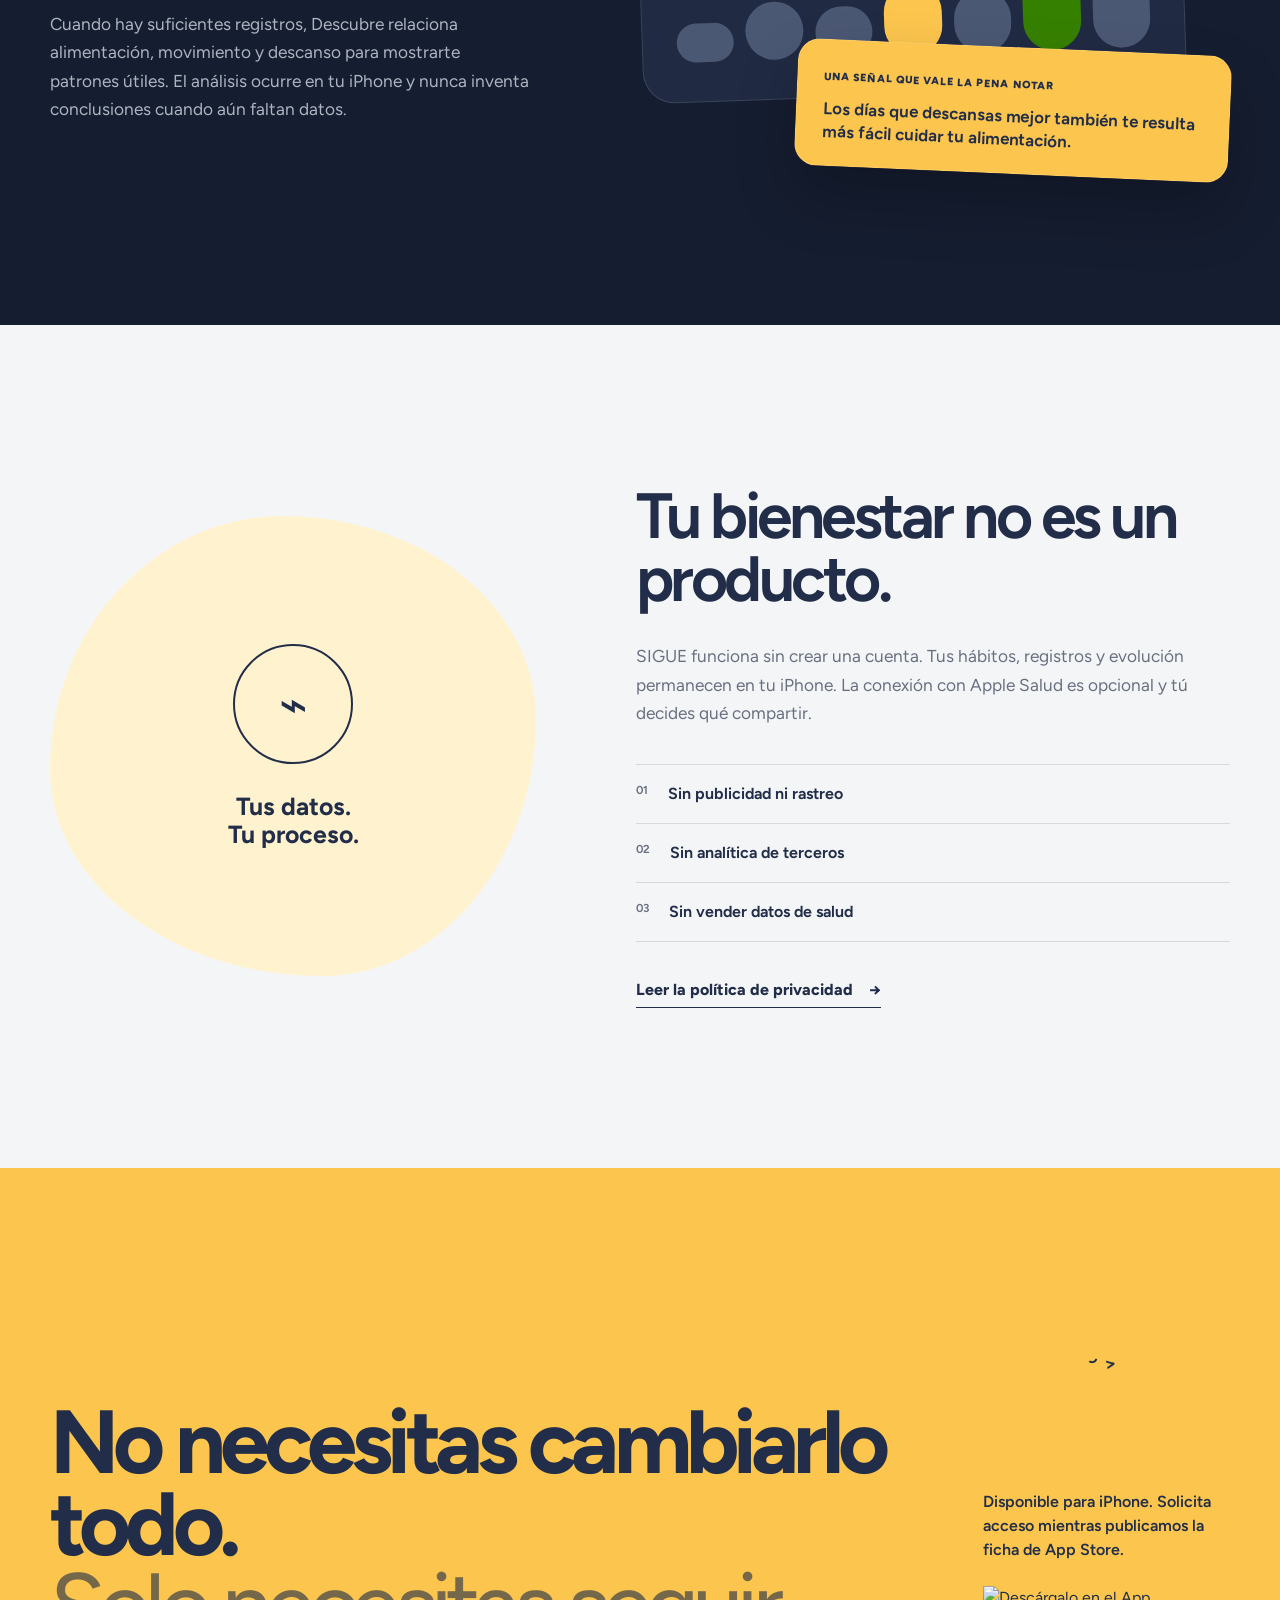
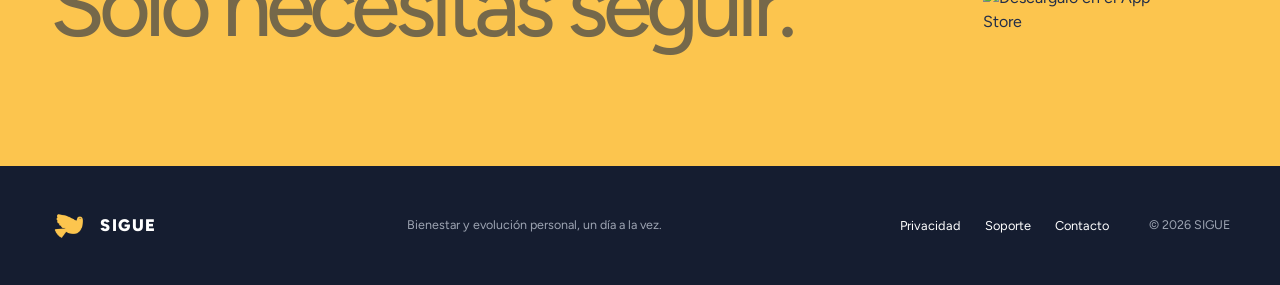
==== commit 1c12e606: "Actualiza landing con la experiencia actual de SIGUE" ====
--- a/index.html
+++ b/index.html
@@ -4,7 +4,7 @@
   <meta charset="utf-8">
   <meta name="viewport" content="width=device-width, initial-scale=1">
   <title>SIGUE — Bienestar y evolución personal para iPhone</title>
-  <meta name="description" content="SIGUE te ayuda a cuidar tu base: comer bien, moverte y dormir mejor para construir bienestar y una evolución personal sostenible.">
+  <meta name="description" content="SIGUE para iPhone te ayuda a cuidar alimentación, movimiento y descanso, seguir sesiones y descubrir patrones personales de bienestar.">
   <meta name="theme-color" content="#FCC54E">
   <meta name="robots" content="index, follow, max-image-preview:large">
   <link rel="canonical" href="https://holasigue.com/">
@@ -46,6 +46,14 @@
         "url": "https://holasigue.com/",
         "logo": "https://holasigue.com/assets/sigue-icon.png",
         "email": "hola@holasigue.com"
+      },
+      {
+        "@type": "SoftwareApplication",
+        "name": "SIGUE",
+        "applicationCategory": "HealthApplication",
+        "operatingSystem": "iOS",
+        "url": "https://holasigue.com/",
+        "description": "Una aplicación de bienestar para cuidar alimentación, movimiento y descanso, seguir sesiones y reconocer patrones personales."
       }
     ]
   }
@@ -69,6 +77,7 @@
       <nav class="site-nav" id="site-navigation" aria-label="Navegación principal" data-navigation>
         <a href="#propuesta">Qué es</a>
         <a href="#esenciales">Tus esenciales</a>
+        <a href="#descubre">Descubre</a>
         <a href="#privacidad">Privacidad</a>
         <a class="nav-cta" href="#descargar">Descargar</a>
       </nav>
@@ -79,7 +88,7 @@
     <section class="hero shell" aria-labelledby="hero-title">
       <div class="hero-copy reveal">
         <h1 id="hero-title">Primero tus esenciales.<br><em>Luego tu mejor versión.</em></h1>
-        <p class="hero-lead">SIGUE te ayuda a cuidar lo importante, entender tus patrones y reconocer el cambio que ya estás construyendo.</p>
+        <p class="hero-lead">Cuida tu alimentación, movimiento y descanso. Sigue tus sesiones y descubre qué está ayudándote a sentirte mejor.</p>
         <div class="hero-actions">
           <a class="button button-primary" href="#descargar">Descargar para iPhone <span aria-hidden="true">↘</span></a>
         </div>
@@ -97,17 +106,21 @@
             </div>
             <div class="base-card">
               <div class="base-heading">
-                <div><small>TU BASE HOY</small><strong>Un día en equilibrio</strong></div>
+                <div><strong>2 de 3 pilares cuidados</strong><small>Ya hay progreso. Sigue sin presión.</small></div>
                 <div class="base-score">2<small>/3</small></div>
               </div>
-              <div class="base-row nutrition"><span class="base-icon">✦</span><div><strong>Alimentación</strong><small>Te has sentido bien</small></div><b>✓</b></div>
-              <div class="base-row movement"><span class="base-icon">↗</span><div><strong>Movimiento</strong><small>6.420 pasos</small></div><b>✓</b></div>
-              <div class="base-row rest"><span class="base-icon">☾</span><div><strong>Descanso</strong><small>Registra cómo dormiste</small></div><b>→</b></div>
+              <div class="base-row nutrition"><span class="base-icon">✦</span><div><strong>Alimentación</strong><small>2 de 3 comidas</small></div><b>→</b></div>
+              <div class="base-row movement"><span class="base-icon">↗</span><div><strong>Pasos</strong><small>6.420 de 7.000</small></div><b>✓</b></div>
+              <div class="base-row exercise"><span class="base-icon">◆</span><div><strong>Ejercicio</strong><small>Sesión en curso</small></div><b>→</b></div>
+              <div class="base-row rest"><span class="base-icon">☾</span><div><strong>Descanso</strong><small>7 h 12 min</small></div><b>✓</b></div>
             </div>
-            <div class="moment-card">
-              <small>UN MOMENTO PARA TI</small>
-              <strong>Lo importante no es hacerlo perfecto.</strong>
-              <p>Es poder volver.</p>
+            <div class="session-card exercise-session">
+              <div class="session-top">
+                <span class="session-icon">◆</span>
+                <div><strong>Entrenamiento funcional</strong><small>Sesión en curso</small></div>
+                <b>Continuar</b>
+              </div>
+              <div class="session-time"><strong>24:18</strong><span>Tu tiempo sigue contando</span></div>
             </div>
           </div>
         </div>
@@ -139,8 +152,8 @@
         </article>
         <article class="essential-line movement-line reveal">
           <div class="essential-number">02</div>
-          <div><p class="essential-kicker">Movimiento</p><h3>Camina, entrena o inicia una sesión. SIGUE reúne el progreso.</h3></div>
-          <p>Puede leer pasos y entrenamientos desde Apple Salud o permitirte registrar lo que haces manualmente.</p>
+          <div><p class="essential-kicker">Movimiento</p><h3>Camina, entrena o inicia una sesión. SIGUE reúne el progreso sin duplicarlo.</h3></div>
+          <p>Lee pasos y entrenamientos desde Apple Salud, admite registros manuales y mantiene tus sesiones visibles en Inicio y en la pantalla bloqueada.</p>
         </article>
         <article class="essential-line rest-line reveal">
           <div class="essential-number">03</div>
@@ -150,11 +163,11 @@
       </div>
     </section>
 
-    <section class="evolution-section" aria-labelledby="evolution-title">
+    <section class="evolution-section" id="descubre" aria-labelledby="evolution-title">
       <div class="shell evolution-grid">
         <div class="evolution-copy reveal">
-          <h2 id="evolution-title">Pequeños registros.<br><span>Comprensión personal.</span></h2>
-          <p>SIGUE conecta lo que haces hoy con el cambio que estás sosteniendo. Porque evolucionar no siempre se siente mientras ocurre.</p>
+          <h2 id="evolution-title">Tus días pueden decirte algo.<br><span>SIGUE te ayuda a verlo.</span></h2>
+          <p>Cuando hay suficientes registros, Descubre relaciona alimentación, movimiento y descanso para mostrarte patrones útiles. El análisis ocurre en tu iPhone y nunca inventa conclusiones cuando aún faltan datos.</p>
         </div>
 
         <div class="insight-stack reveal" aria-label="Ejemplos de evolución en SIGUE">
--- a/css/styles.css
+++ b/css/styles.css
@@ -5,10 +5,11 @@
   --ink: #222e49;
   --ink-deep: #151d30;
   --green: #50d890;
-  --nutrition: #8bd450;
-  --movement: #45b8f2;
-  --rest: #9b8cff;
-  --paper: #f7f7f8;
+  --nutrition: #368000;
+  --movement: #0076a8;
+  --exercise: #b9471e;
+  --rest: #6652c9;
+  --paper: #f4f5f7;
   --surface: #ffffff;
   --line: rgba(34, 46, 73, 0.14);
   --muted: #687080;
@@ -62,20 +63,21 @@
 
 .hero-product { position: relative; min-height: 600px; display: grid; place-items: center; isolation: isolate; }
 .sun-shape { position: absolute; z-index: -1; width: min(42vw, 500px); aspect-ratio: 1; border-radius: 47% 53% 59% 41% / 41% 42% 58% 59%; background: var(--yellow); transform: rotate(-10deg); }
-.phone-frame { width: 300px; padding: 8px; border: 1px solid rgba(255,255,255,.55); border-radius: 48px; background: var(--ink-deep); box-shadow: 0 42px 80px rgba(34,46,73,.27), inset 0 0 0 1px rgba(255,255,255,.12); transform: rotate(3deg); }
-.phone-screen { min-height: 606px; padding: 17px 15px 18px; overflow: hidden; border-radius: 40px; background: #f4f4f6; color: #1a2030; }
+.phone-frame { width: 310px; padding: 8px; border: 1px solid rgba(255,255,255,.55); border-radius: 48px; background: var(--ink-deep); box-shadow: 0 42px 80px rgba(34,46,73,.27), inset 0 0 0 1px rgba(255,255,255,.12); transform: rotate(3deg); }
+.phone-screen { min-height: 630px; padding: 17px 15px 18px; overflow: hidden; border-radius: 40px; background: #f4f5f7; color: #1a2030; }
 .phone-status { padding: 0 8px 18px; display: flex; justify-content: space-between; font-size: .63rem; font-weight: 800; }
 .phone-greeting { padding: 5px 8px 17px; }
-.phone-greeting span, .base-heading small, .moment-card small { display: block; color: #747986; font-size: .57rem; font-weight: 800; letter-spacing: .1em; }
+.phone-greeting span { display: block; color: #747986; font-size: .57rem; font-weight: 800; letter-spacing: .1em; }
 .phone-greeting strong { display: block; margin-top: 4px; font-size: 1.28rem; letter-spacing: -.03em; }
 .phone-greeting p { margin: 1px 0 0; color: #747986; font-size: .74rem; }
-.base-card, .moment-card { border-radius: 22px; background: #fff; box-shadow: 0 1px 0 rgba(34,46,73,.06); }
+.base-card, .session-card { border: 1px solid rgba(34,46,73,.08); border-radius: 22px; background: #fff; }
 .base-card { padding: 17px 14px 9px; }
 .base-heading { display: flex; justify-content: space-between; align-items: flex-start; padding: 0 3px 10px; }
-.base-heading strong { display: block; margin-top: 3px; font-size: .8rem; }
+.base-heading strong { display: block; font-size: .8rem; }
+.base-heading small { display: block; margin-top: 3px; color: #687080; font-size: .57rem; font-weight: 600; }
 .base-score { font-size: 1.45rem; line-height: 1; font-weight: 800; }
 .base-score small { display: inline; font-size: .65rem; letter-spacing: 0; }
-.base-row { display: grid; grid-template-columns: 32px 1fr auto; align-items: center; gap: 8px; padding: 11px 2px; border-top: 1px solid rgba(34,46,73,.07); }
+.base-row { display: grid; grid-template-columns: 32px 1fr auto; align-items: center; gap: 8px; padding: 9px 2px; border-top: 1px solid rgba(34,46,73,.07); }
 .base-icon { display: grid; place-items: center; width: 27px; height: 27px; border-radius: 9px; color: #172036; font-weight: 800; }
 .base-row strong, .base-row small { display: block; }
 .base-row strong { font-size: .7rem; }
@@ -83,11 +85,18 @@
 .base-row b { font-size: .75rem; }
 .nutrition .base-icon { background: color-mix(in srgb, var(--nutrition) 35%, white); }
 .movement .base-icon { background: color-mix(in srgb, var(--movement) 28%, white); }
+.exercise .base-icon { background: color-mix(in srgb, var(--exercise) 28%, white); }
 .rest .base-icon { background: color-mix(in srgb, var(--rest) 28%, white); }
-.moment-card { margin-top: 12px; padding: 17px; background: var(--ink); color: #fff; }
-.moment-card small { color: var(--yellow); }
-.moment-card strong { display: block; margin-top: 10px; font-size: .9rem; line-height: 1.25; }
-.moment-card p { margin: 5px 0 0; color: #aeb4c0; font-size: .7rem; }
+.session-card { margin-top: 12px; padding: 14px; background: color-mix(in srgb, var(--exercise) 6%, white); border-color: color-mix(in srgb, var(--exercise) 18%, white); }
+.session-top { display: grid; grid-template-columns: 32px 1fr auto; align-items: center; gap: 9px; }
+.session-icon { display: grid; width: 30px; height: 30px; place-items: center; border-radius: 10px; color: var(--exercise); background: color-mix(in srgb, var(--exercise) 14%, white); }
+.session-top strong, .session-top small { display: block; }
+.session-top strong { font-size: .68rem; }
+.session-top small { margin-top: 2px; color: #687080; font-size: .57rem; }
+.session-top b { padding: 5px 7px; border-radius: 999px; color: var(--exercise); background: color-mix(in srgb, var(--exercise) 11%, white); font-size: .56rem; }
+.session-time { margin-top: 12px; display: flex; align-items: baseline; justify-content: space-between; gap: 12px; }
+.session-time strong { font-size: 1.3rem; letter-spacing: -.03em; font-variant-numeric: tabular-nums; }
+.session-time span { color: #687080; font-size: .57rem; }
 .bird-seal { position: absolute; right: 1%; bottom: 5%; width: 112px; height: 112px; display: grid; place-items: center; border-radius: 50%; background: var(--ink); box-shadow: 0 20px 44px rgba(34,46,73,.22); transform: rotate(-8deg); }
 .bird-seal img { width: 95px; }
 
@@ -107,9 +116,9 @@
 .essential-kicker { margin: 0 0 12px; color: var(--muted); font-size: .72rem; font-weight: 800; letter-spacing: .11em; text-transform: uppercase; }
 .essential-line h3 { margin: 0; max-width: 680px; font-size: clamp(1.7rem, 2.8vw, 2.7rem); line-height: 1.12; letter-spacing: -.035em; font-weight: 580; }
 .essential-line > p { margin: 28px 0 0; color: var(--muted); font-size: .95rem; line-height: 1.65; }
-.nutrition-line .essential-number { color: #579c27; }
-.movement-line .essential-number { color: #1684bd; }
-.rest-line .essential-number { color: #715dcc; }
+.nutrition-line .essential-number { color: var(--nutrition); }
+.movement-line .essential-number { color: var(--movement); }
+.rest-line .essential-number { color: var(--rest); }
 
 .evolution-section { padding: 150px 0; overflow: hidden; background: var(--ink-deep); color: #fff; }
 .evolution-grid { display: grid; grid-template-columns: .9fr 1.1fr; gap: 100px; align-items: center; }
@@ -127,7 +136,7 @@
 .week-bars i:nth-child(3) { height: 55%; }
 .week-bars i:nth-child(4) { height: 78%; background: var(--yellow); }
 .week-bars i:nth-child(5) { height: 69%; }
-.week-bars i:nth-child(6) { height: 87%; background: var(--green); }
+.week-bars i:nth-child(6) { height: 87%; background: var(--nutrition); }
 .week-bars i:nth-child(7) { height: 82%; }
 .insight-note { position: absolute; right: 0; bottom: 0; width: 73%; padding: 23px 26px; border-radius: 22px; background: var(--yellow); color: var(--ink); transform: rotate(2.5deg); box-shadow: 0 30px 60px rgba(0,0,0,.22); }
 .insight-note span { font-size: .66rem; font-weight: 850; letter-spacing: .1em; text-transform: uppercase; }
@@ -219,8 +228,8 @@
   .hero h1 { font-size: clamp(3.25rem, 16vw, 4.6rem); }
   .hero-actions { align-items: flex-start; flex-direction: column; gap: 14px; }
   .hero-product { min-height: 535px; margin-inline: -10px; }
-  .phone-frame { width: 268px; }
-  .phone-screen { min-height: 550px; }
+  .phone-frame { width: 280px; }
+  .phone-screen { min-height: 592px; }
   .bird-seal { right: 0; width: 88px; height: 88px; }
   .belief, .evolution-section { padding-block: 90px; }
   .belief blockquote { font-size: 2.45rem; }
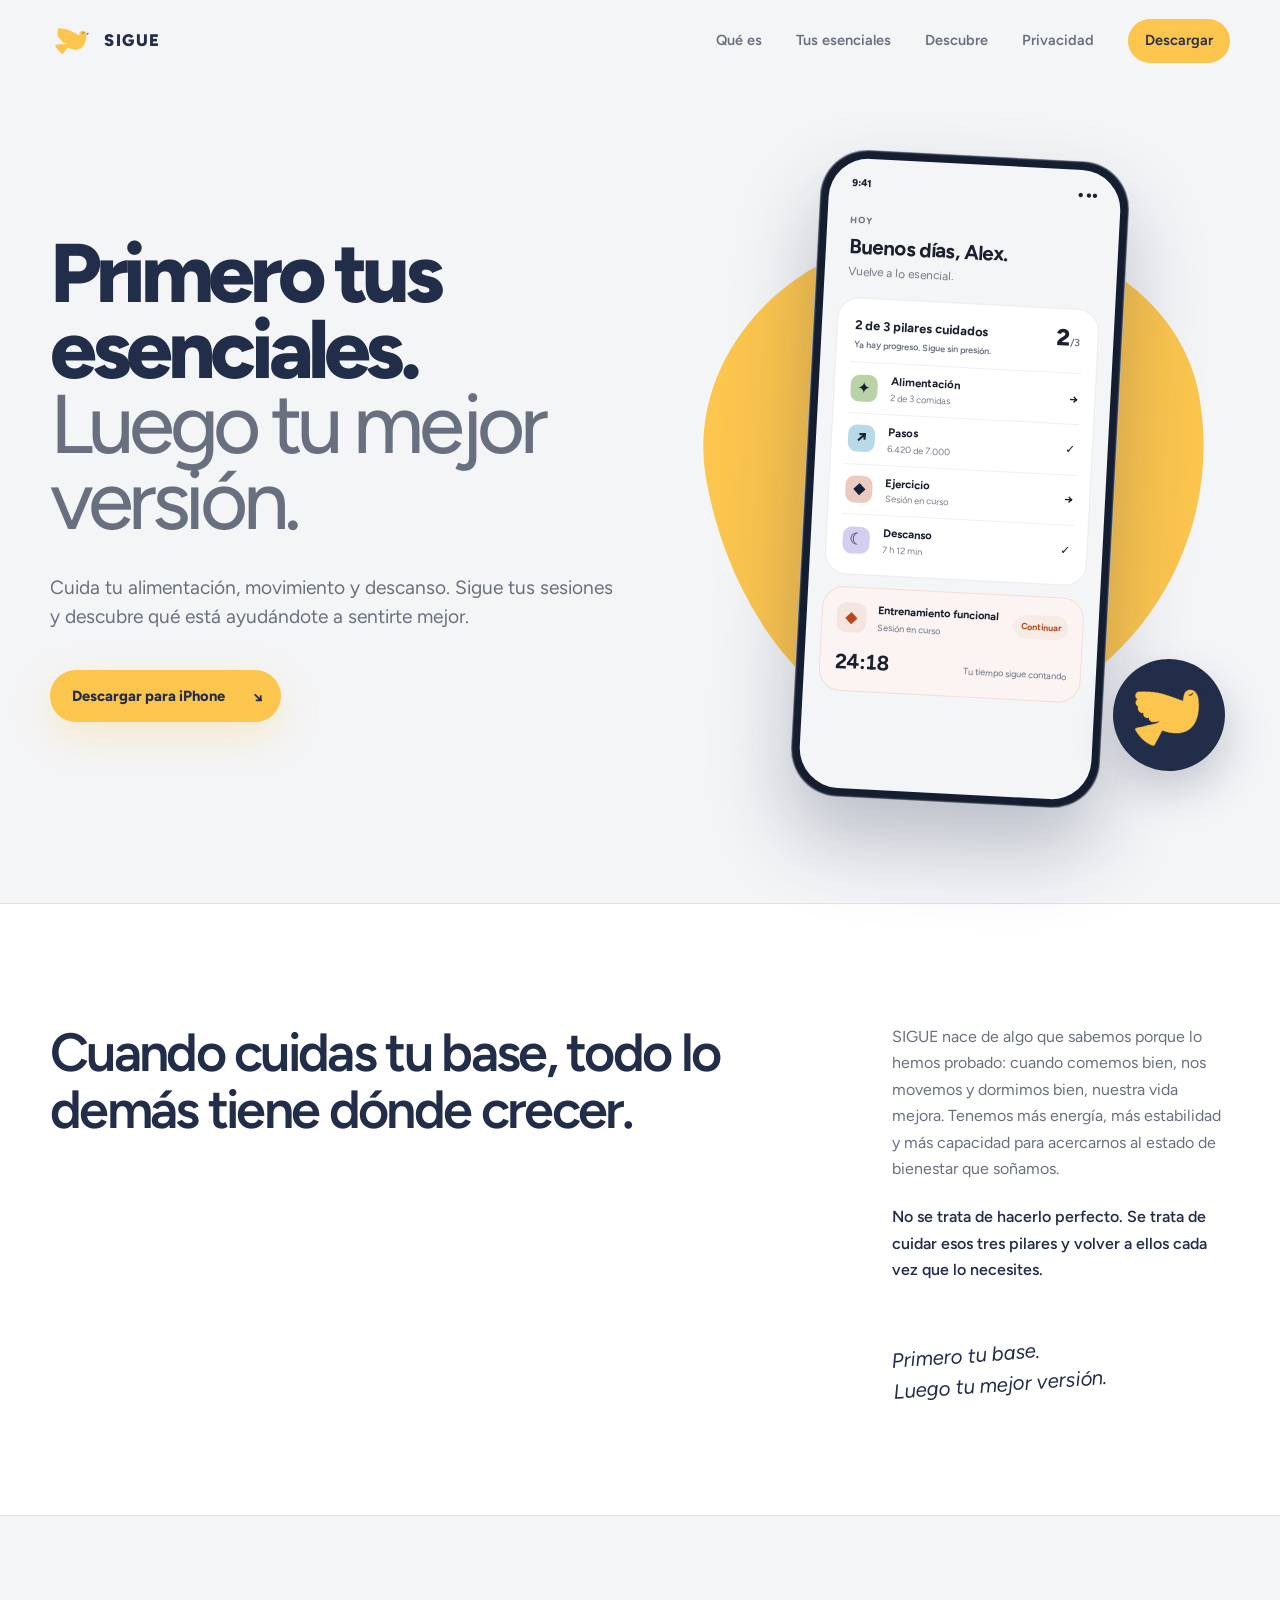
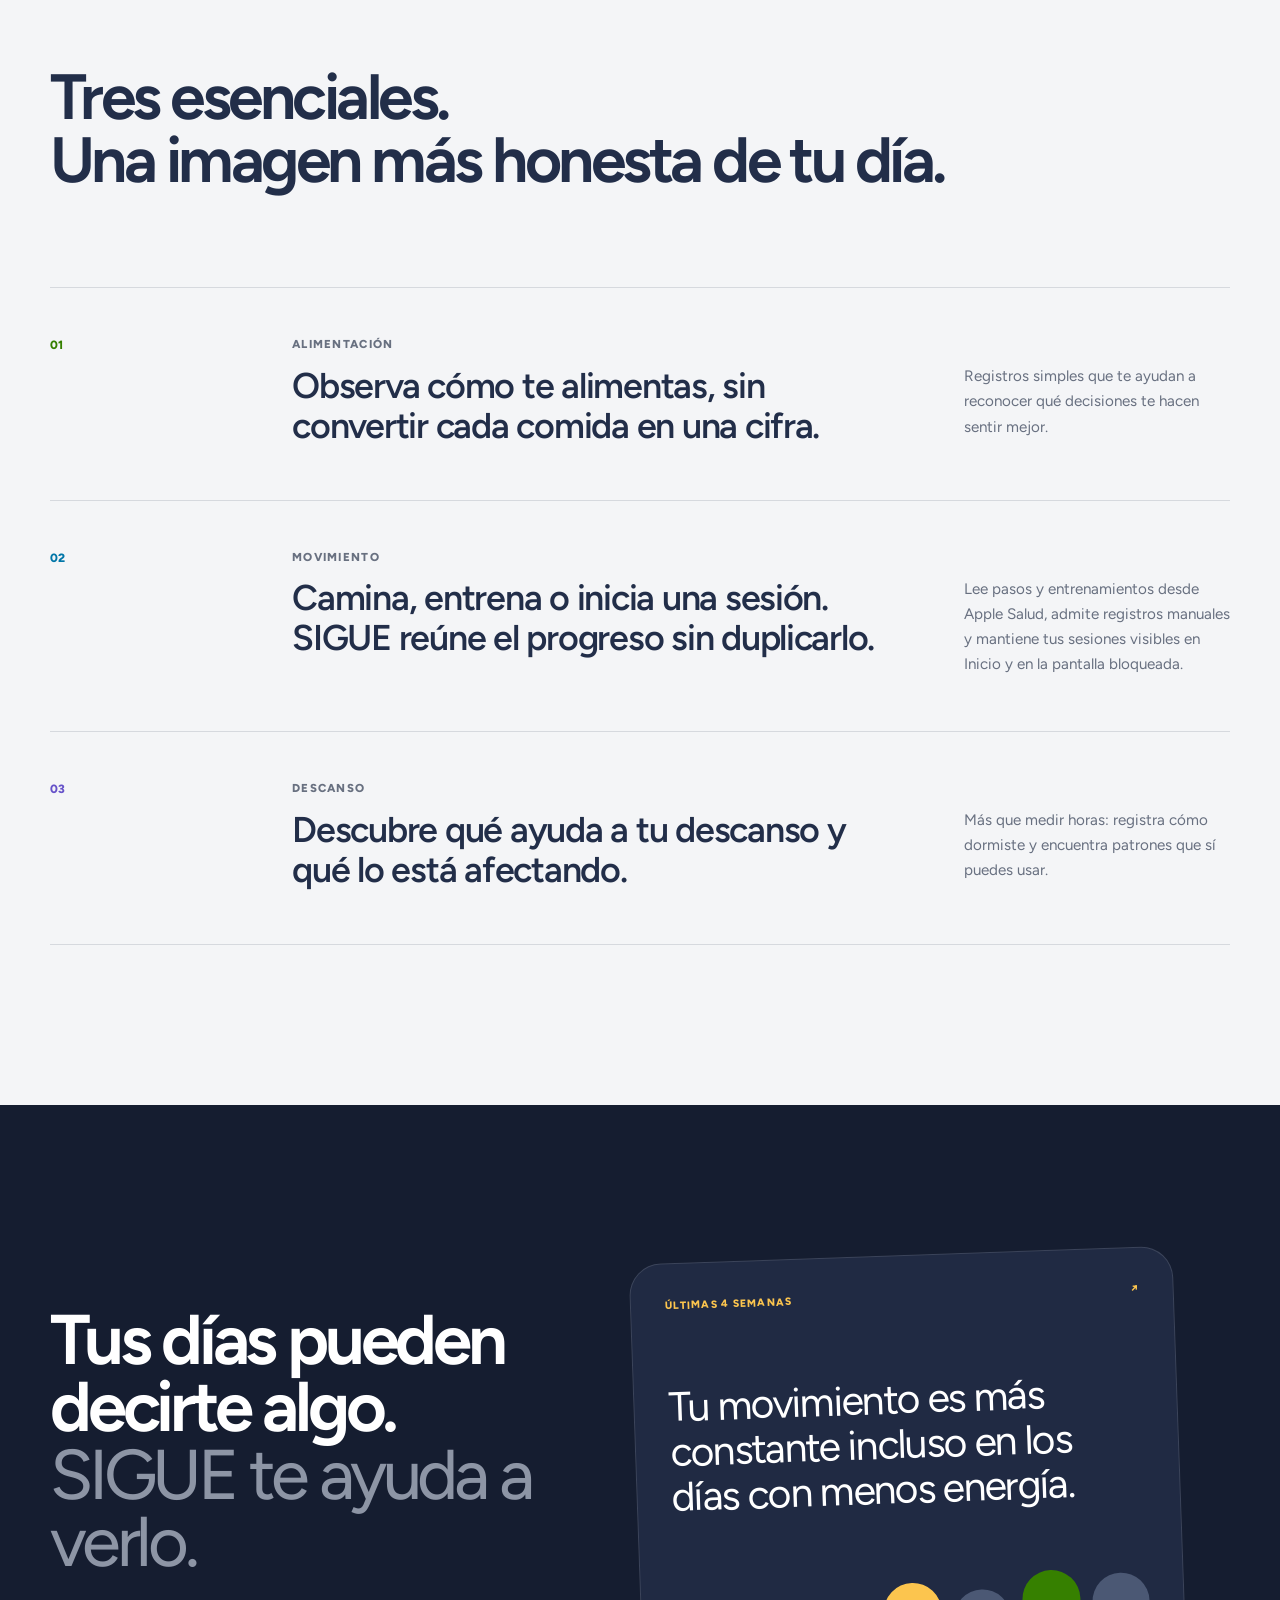
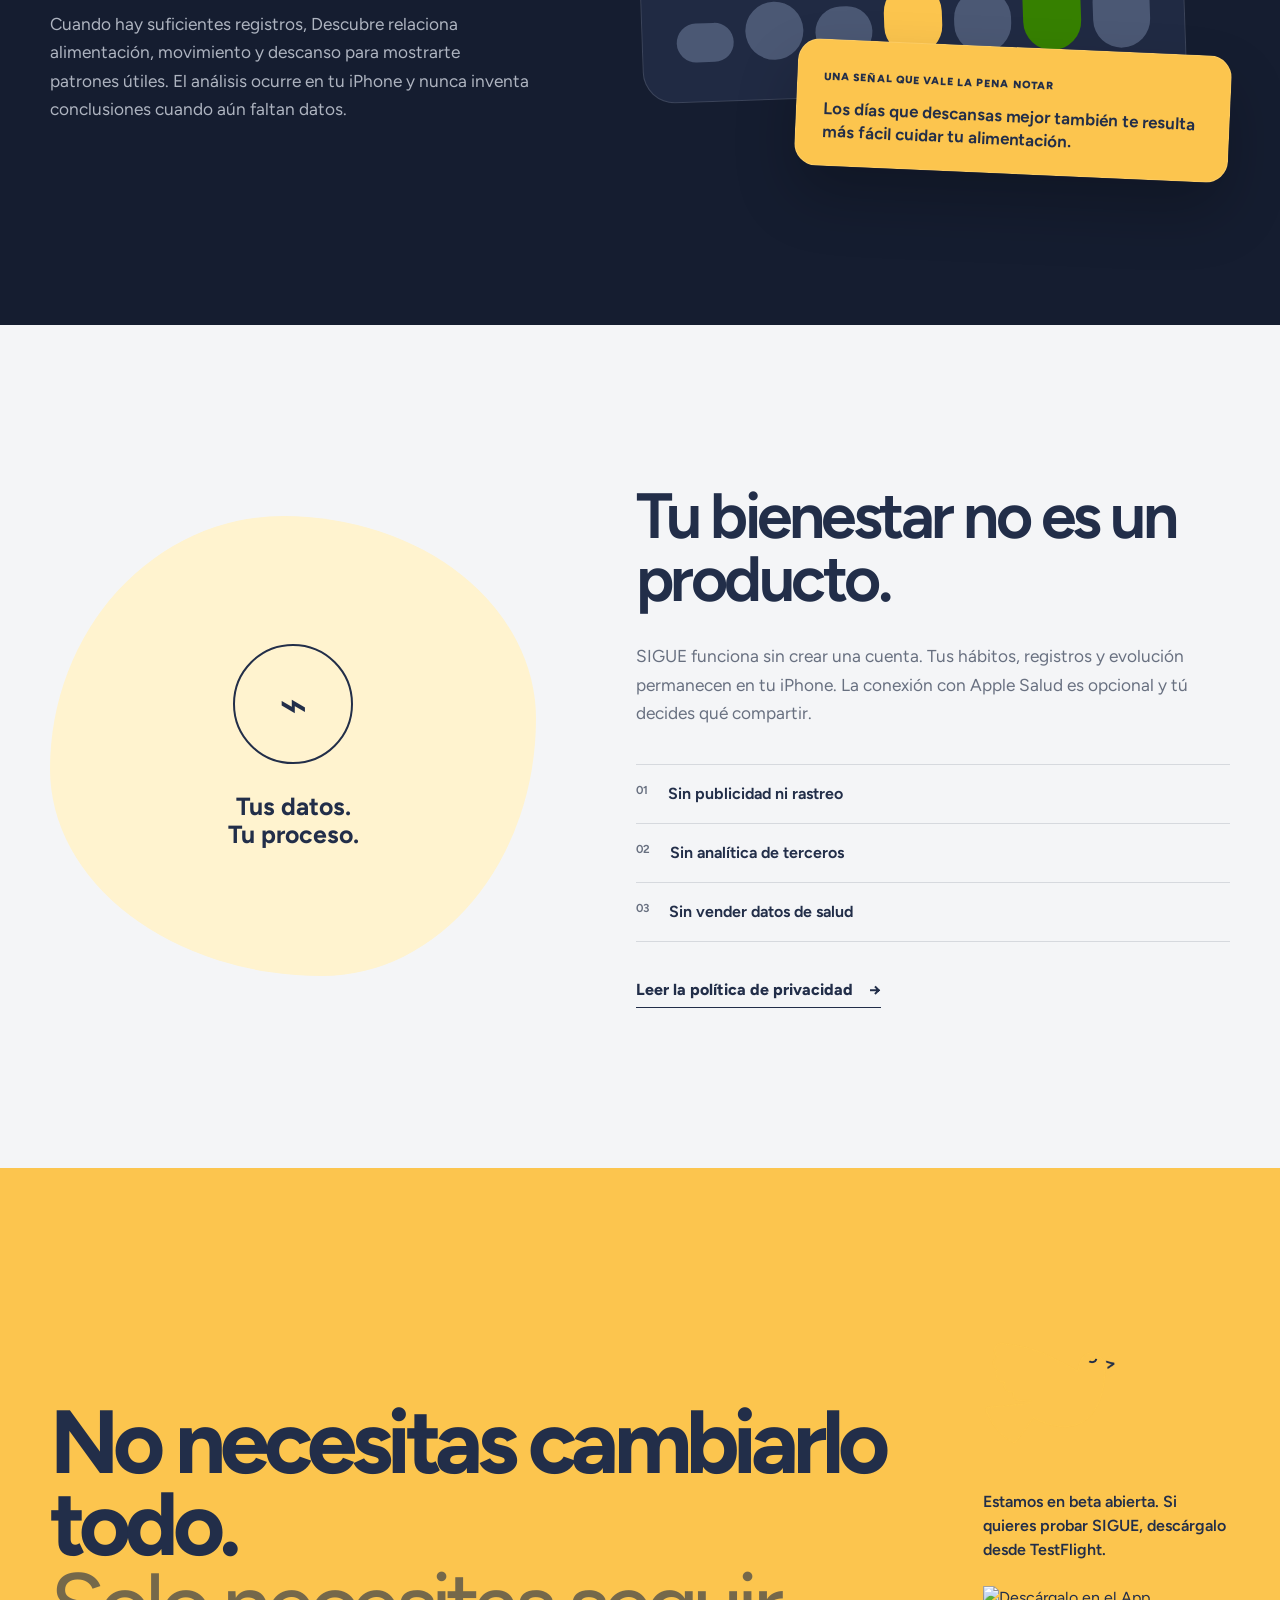
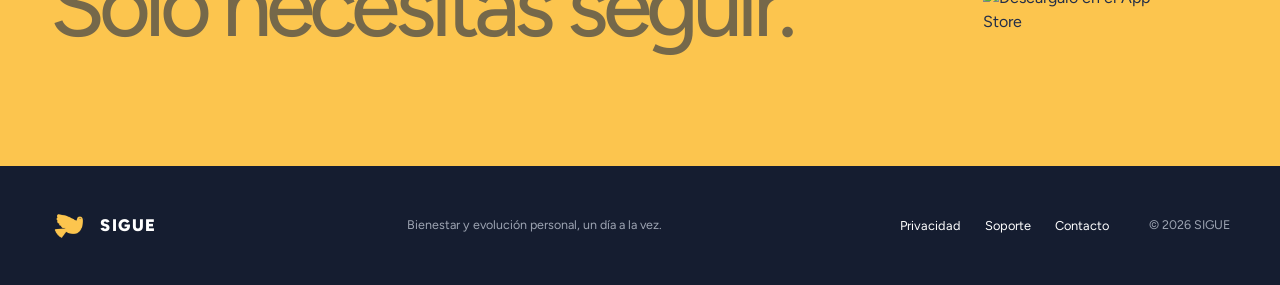
==== commit 99ab20b3: "ajuste en el enlace" ====
--- a/index.html
+++ b/index.html
@@ -208,8 +208,8 @@
         </div>
         <div class="closing-side">
           <img src="assets/sigue-icon.png" alt="Ave amarilla de SIGUE" width="170" height="170">
-          <p>Disponible para iPhone. Solicita acceso mientras publicamos la ficha de App Store.</p>
-          <a class="app-store-badge" href="mailto:hola@holasigue.com?subject=Quiero%20descargar%20SIGUE" aria-label="Solicitar acceso a SIGUE para iPhone">
+          <p>Estamos en beta abierta. Si quieres probar SIGUE, descárgalo desde TestFlight.</p>
+          <a class="app-store-badge" href="https://testflight.apple.com/join/ruZTuAqE" aria-label="Descargar SIGUE para iPhone desde TestFlight">
             <img src="https://tools.applemediaservices.com/api/badges/download-on-the-app-store/black/es-es?size=250x83" alt="Descárgalo en el App Store" width="180" height="60">
           </a>
         </div>
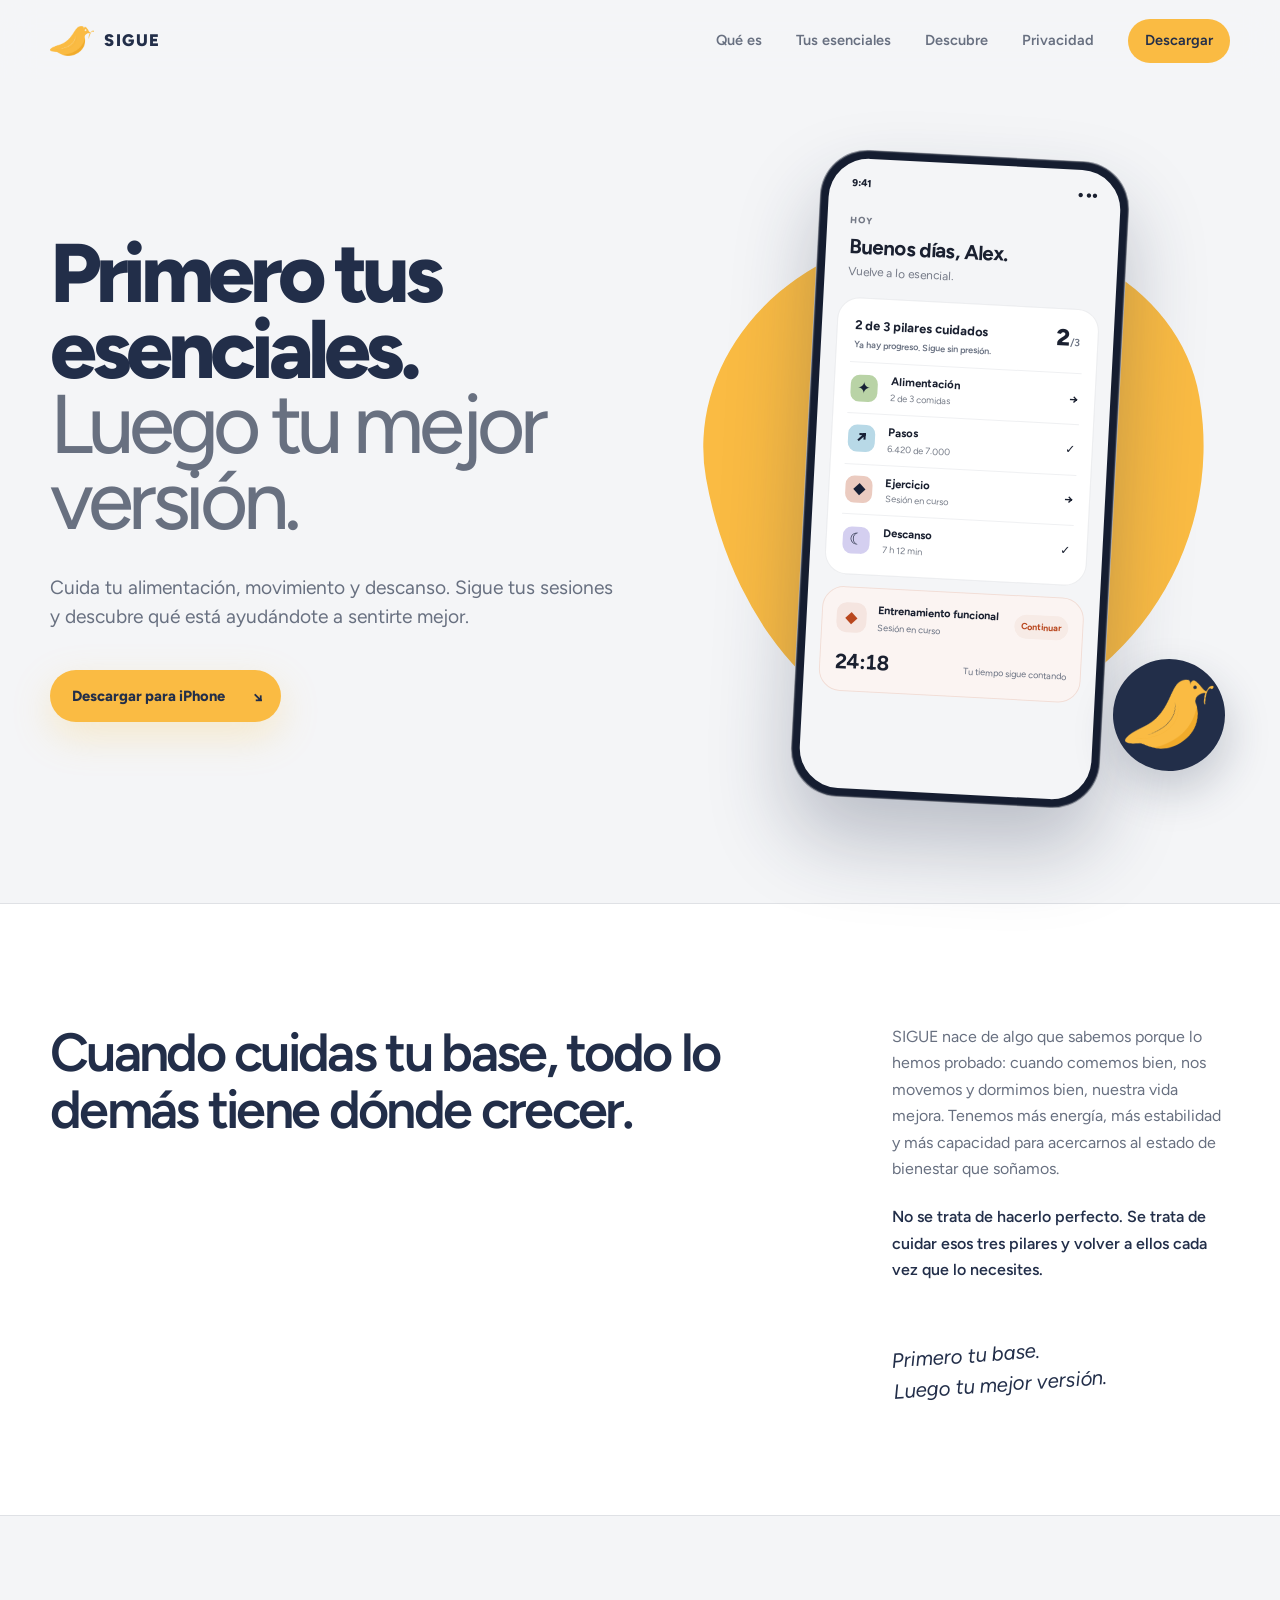
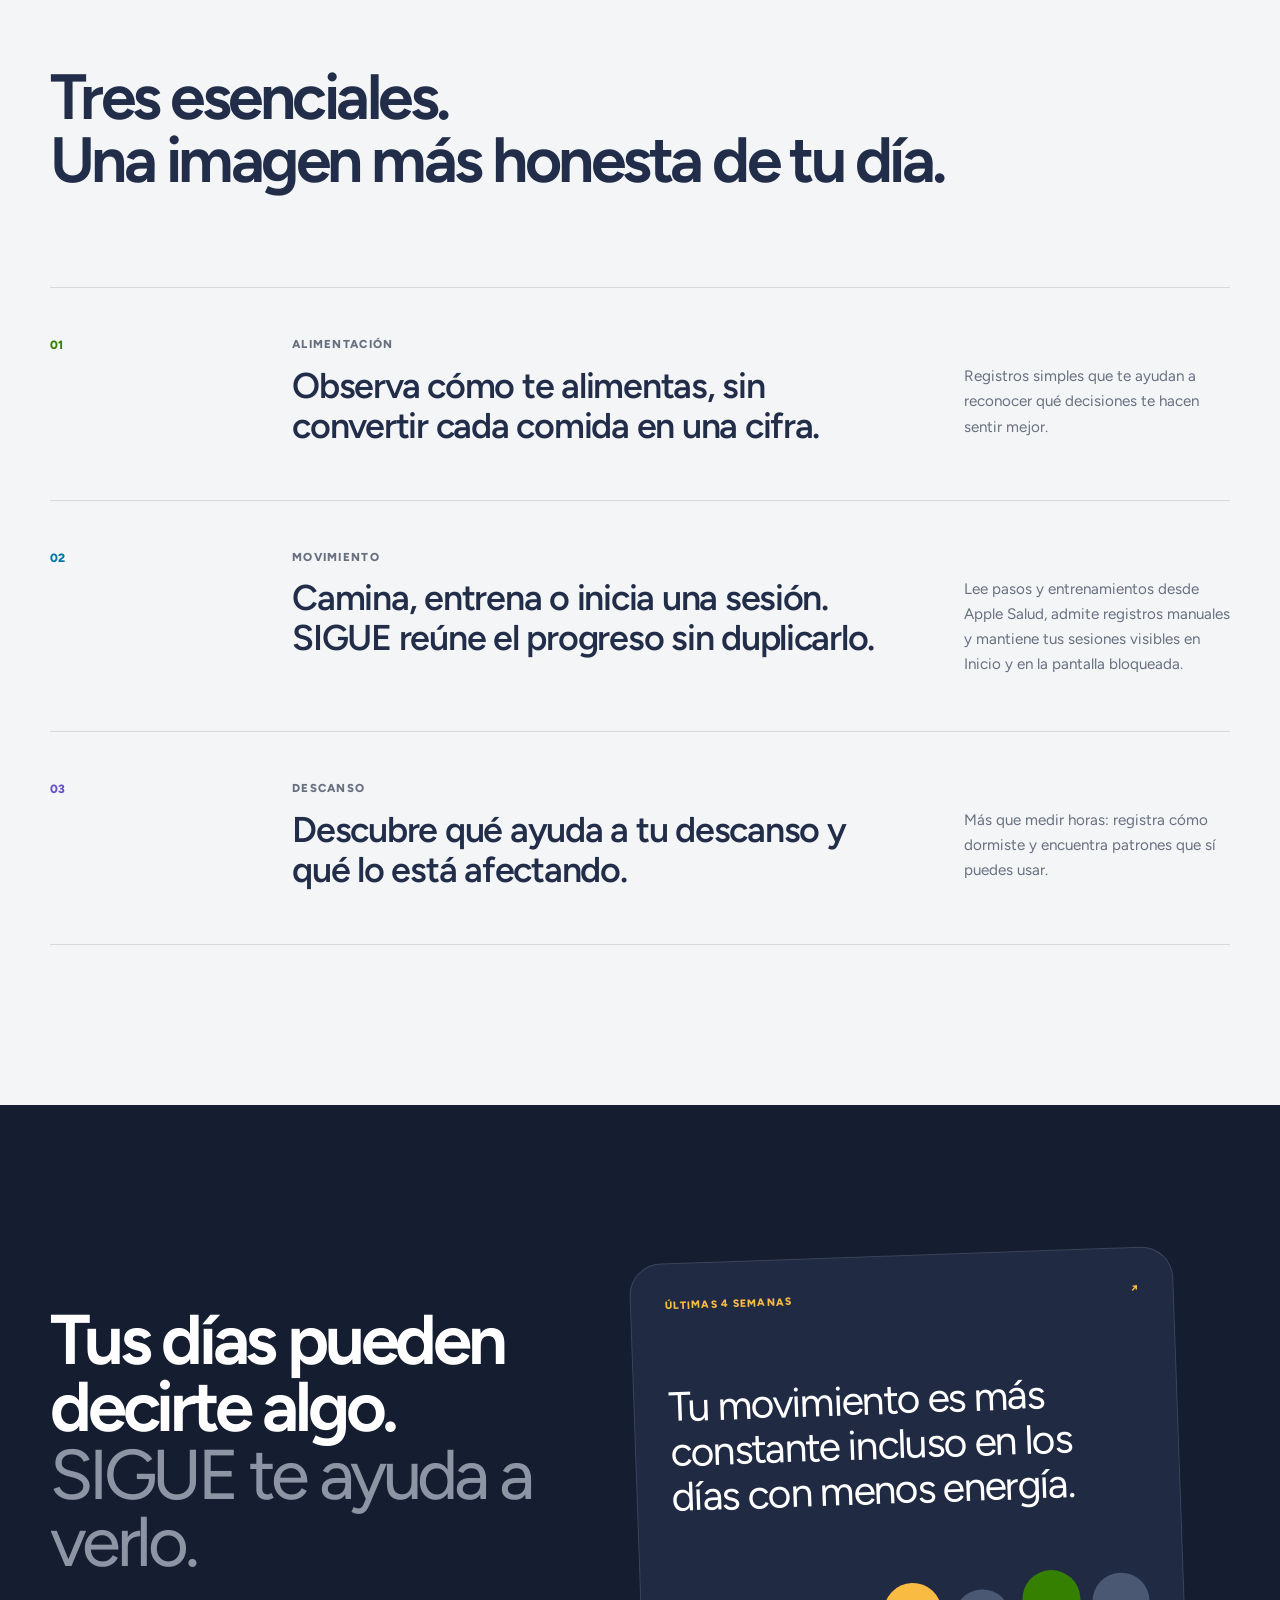
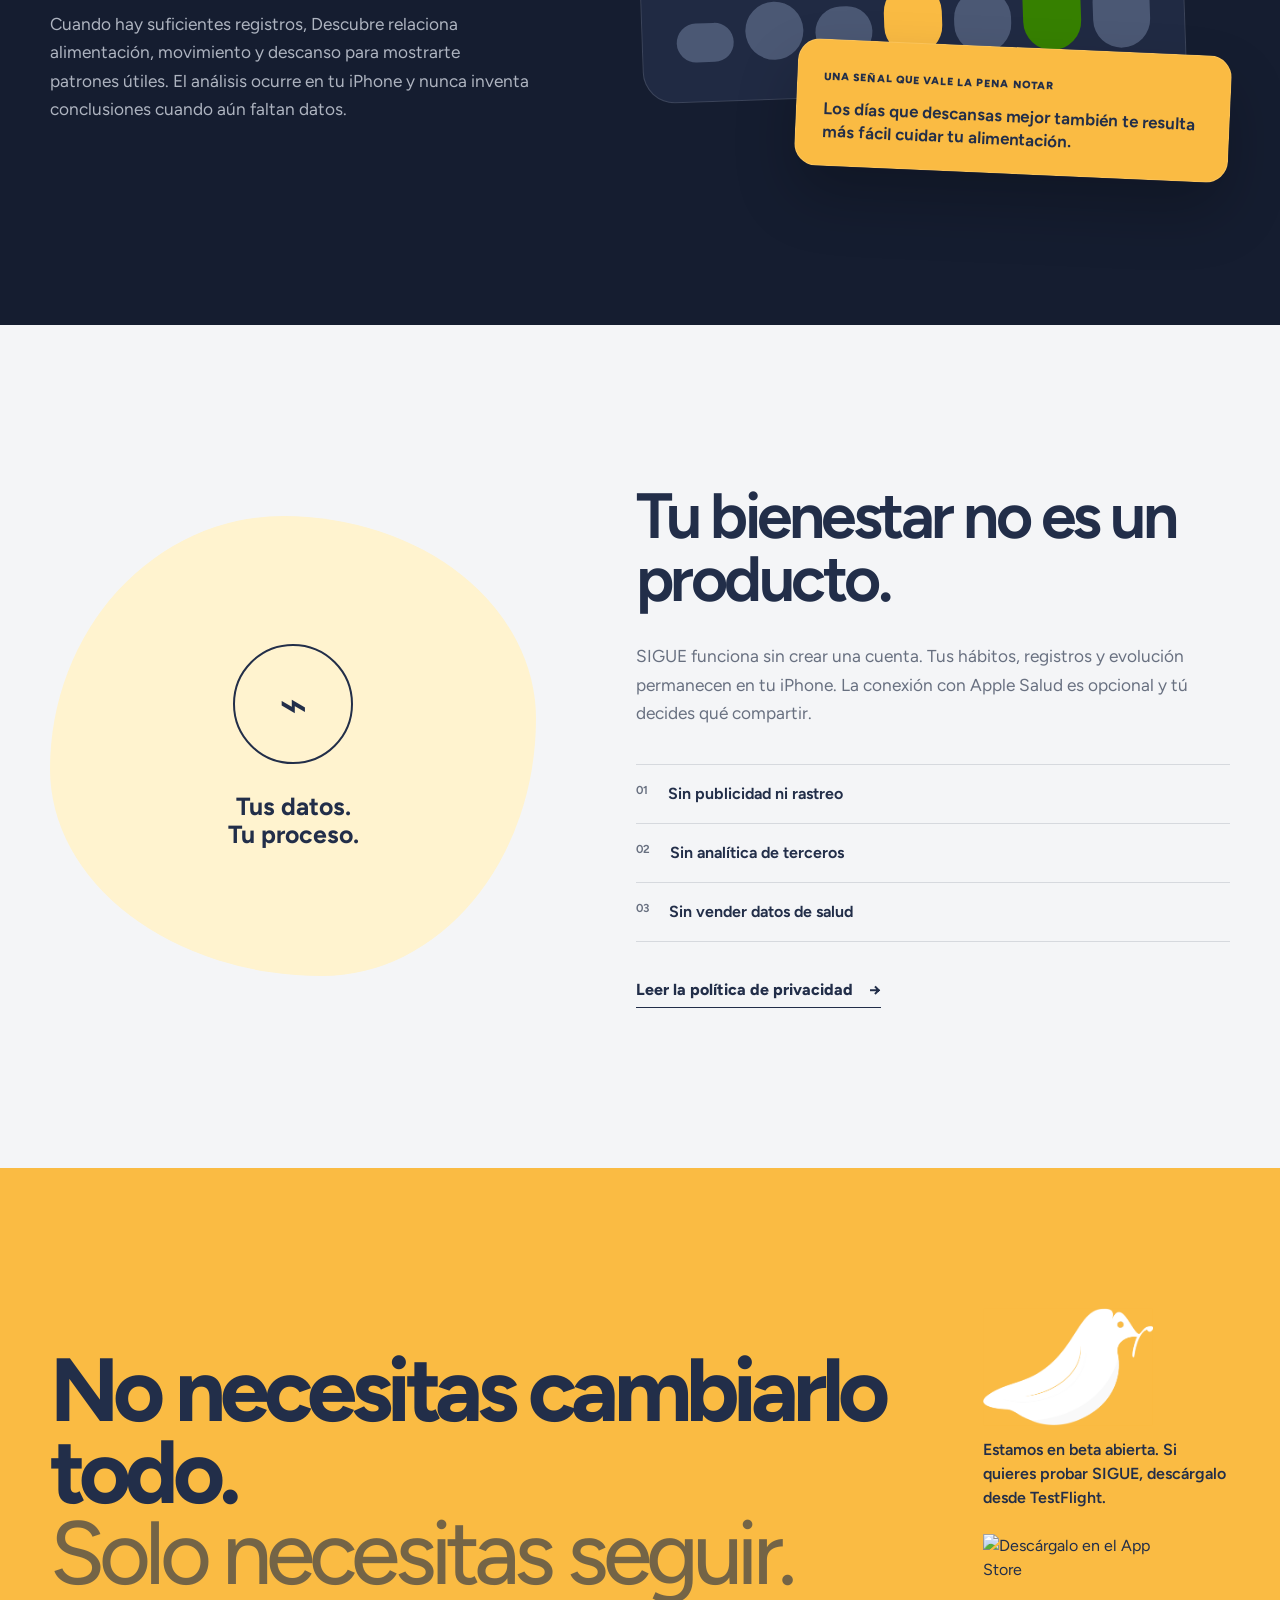
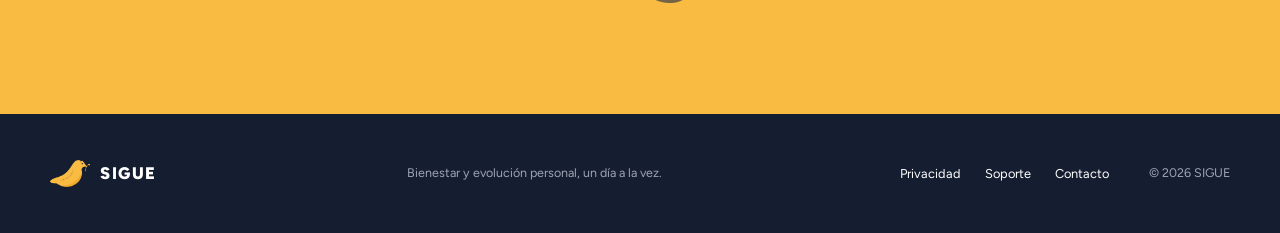
==== commit aa03d88d: "ajuste en el logo, en el isotipo" ====
--- a/index.html
+++ b/index.html
@@ -207,7 +207,7 @@
           <h2>No necesitas cambiarlo todo.<br><em>Solo necesitas seguir.</em></h2>
         </div>
         <div class="closing-side">
-          <img src="assets/sigue-icon.png" alt="Ave amarilla de SIGUE" width="170" height="170">
+          <img src="assets/sigue-negativo.png" alt="Ave de SIGUE sobre fondo naranja" width="170" height="118">
           <p>Estamos en beta abierta. Si quieres probar SIGUE, descárgalo desde TestFlight.</p>
           <a class="app-store-badge" href="https://testflight.apple.com/join/ruZTuAqE" aria-label="Descargar SIGUE para iPhone desde TestFlight">
             <img src="https://tools.applemediaservices.com/api/badges/download-on-the-app-store/black/es-es?size=250x83" alt="Descárgalo en el App Store" width="180" height="60">
--- a/css/styles.css
+++ b/css/styles.css
@@ -1,6 +1,6 @@
 :root {
   color-scheme: light;
-  --yellow: #fcc54e;
+  --yellow: #fabb43;
   --yellow-soft: #fff3cf;
   --ink: #222e49;
   --ink-deep: #151d30;
@@ -152,12 +152,11 @@
 .plain-list span { color: var(--muted); font-size: .72rem; }
 .text-link { display: inline-flex; gap: 16px; padding-bottom: 5px; border-bottom: 1px solid var(--ink); font-weight: 750; }
 
-.availability-section { padding: 140px 0 120px; background: var(--yellow); }
+.availability-section { padding: 140px 0 120px; background: #fabb43; }
 .closing-grid { display: grid; grid-template-columns: 1.55fr .45fr; gap: 80px; align-items: end; }
 .closing-grid h2 { margin: 0; max-width: 870px; font-size: clamp(3.2rem, 7vw, 7.2rem); line-height: .91; letter-spacing: -.065em; font-weight: 720; }
 .closing-grid h2 em { color: rgba(34,46,73,.62); }
 .closing-side { display: flex; flex-direction: column; align-items: flex-start; }
-.closing-side img { margin-left: -18px; }
 .closing-side p { margin: 12px 0 24px; font-weight: 600; }
 .app-store-badge { display: inline-block; border-radius: 9px; transition: transform .2s var(--ease), opacity .2s ease; }
 .app-store-badge:hover { transform: translateY(-2px); opacity: .9; }
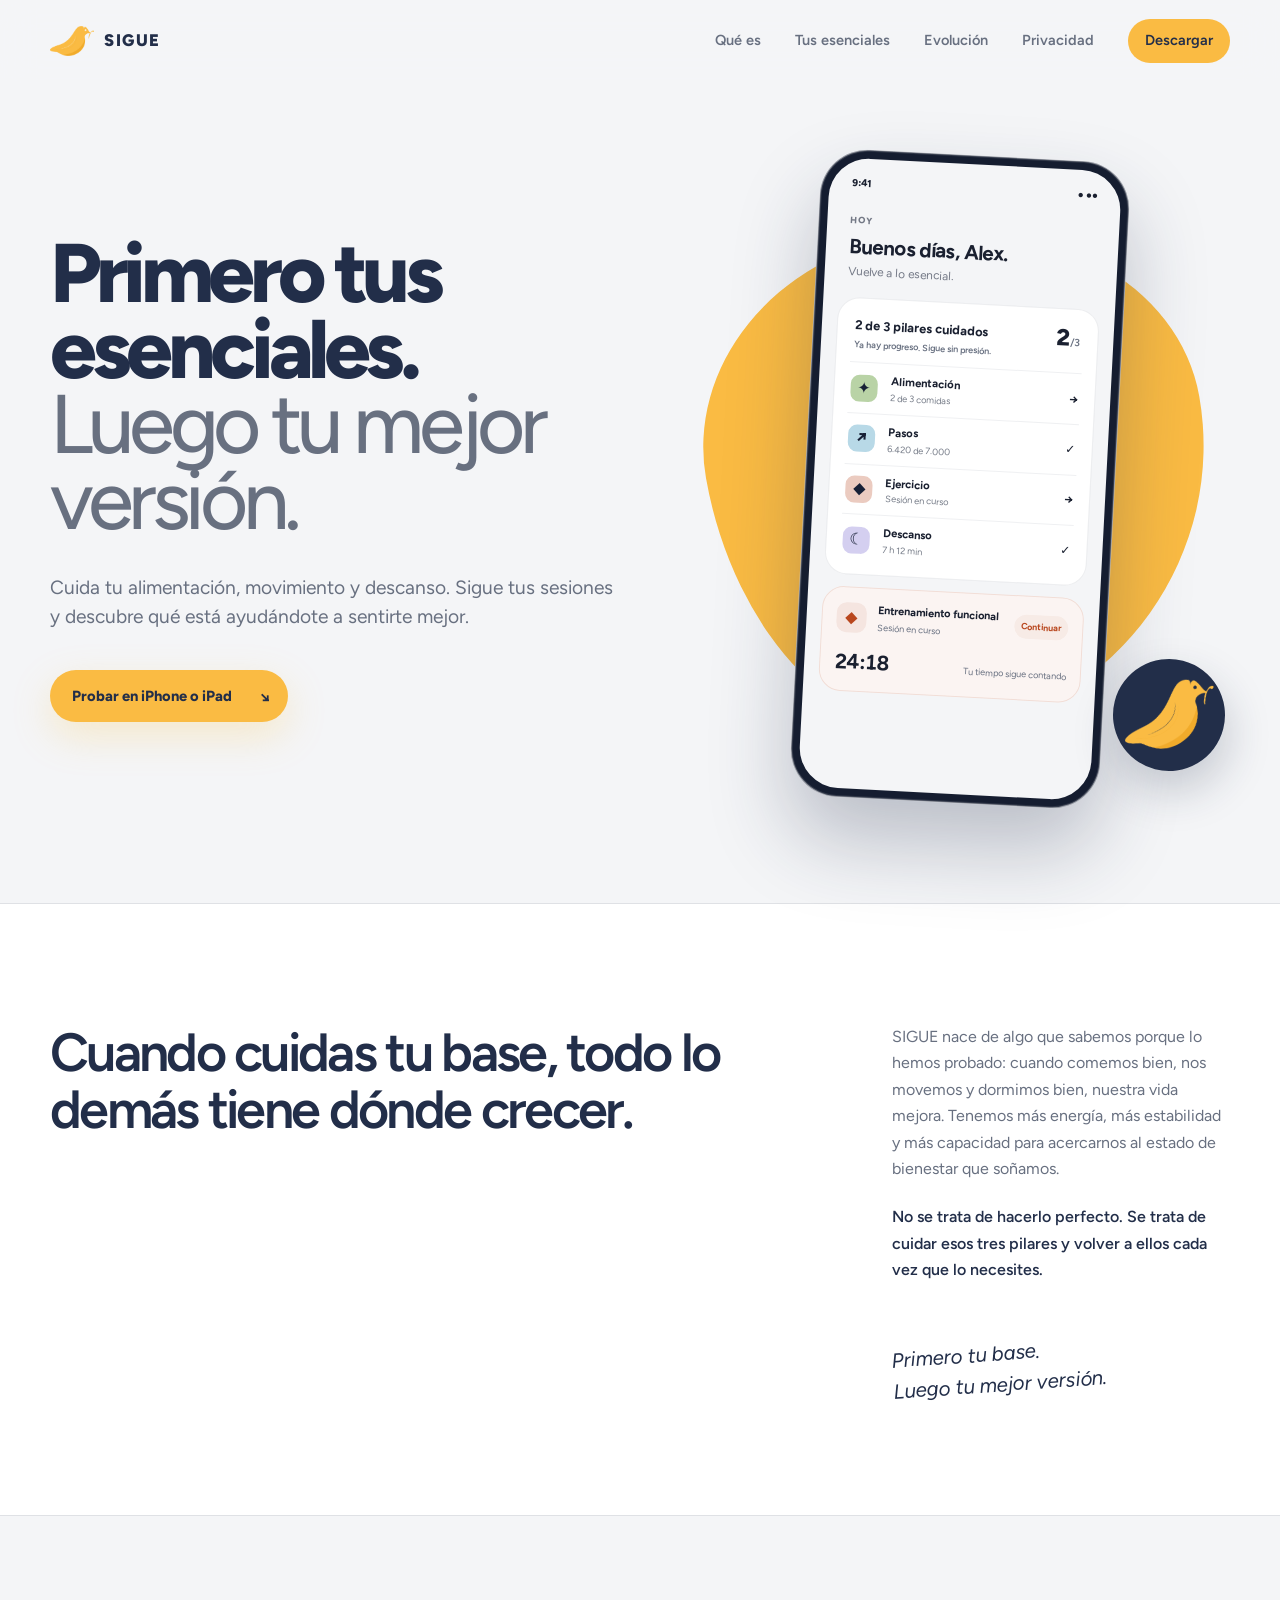
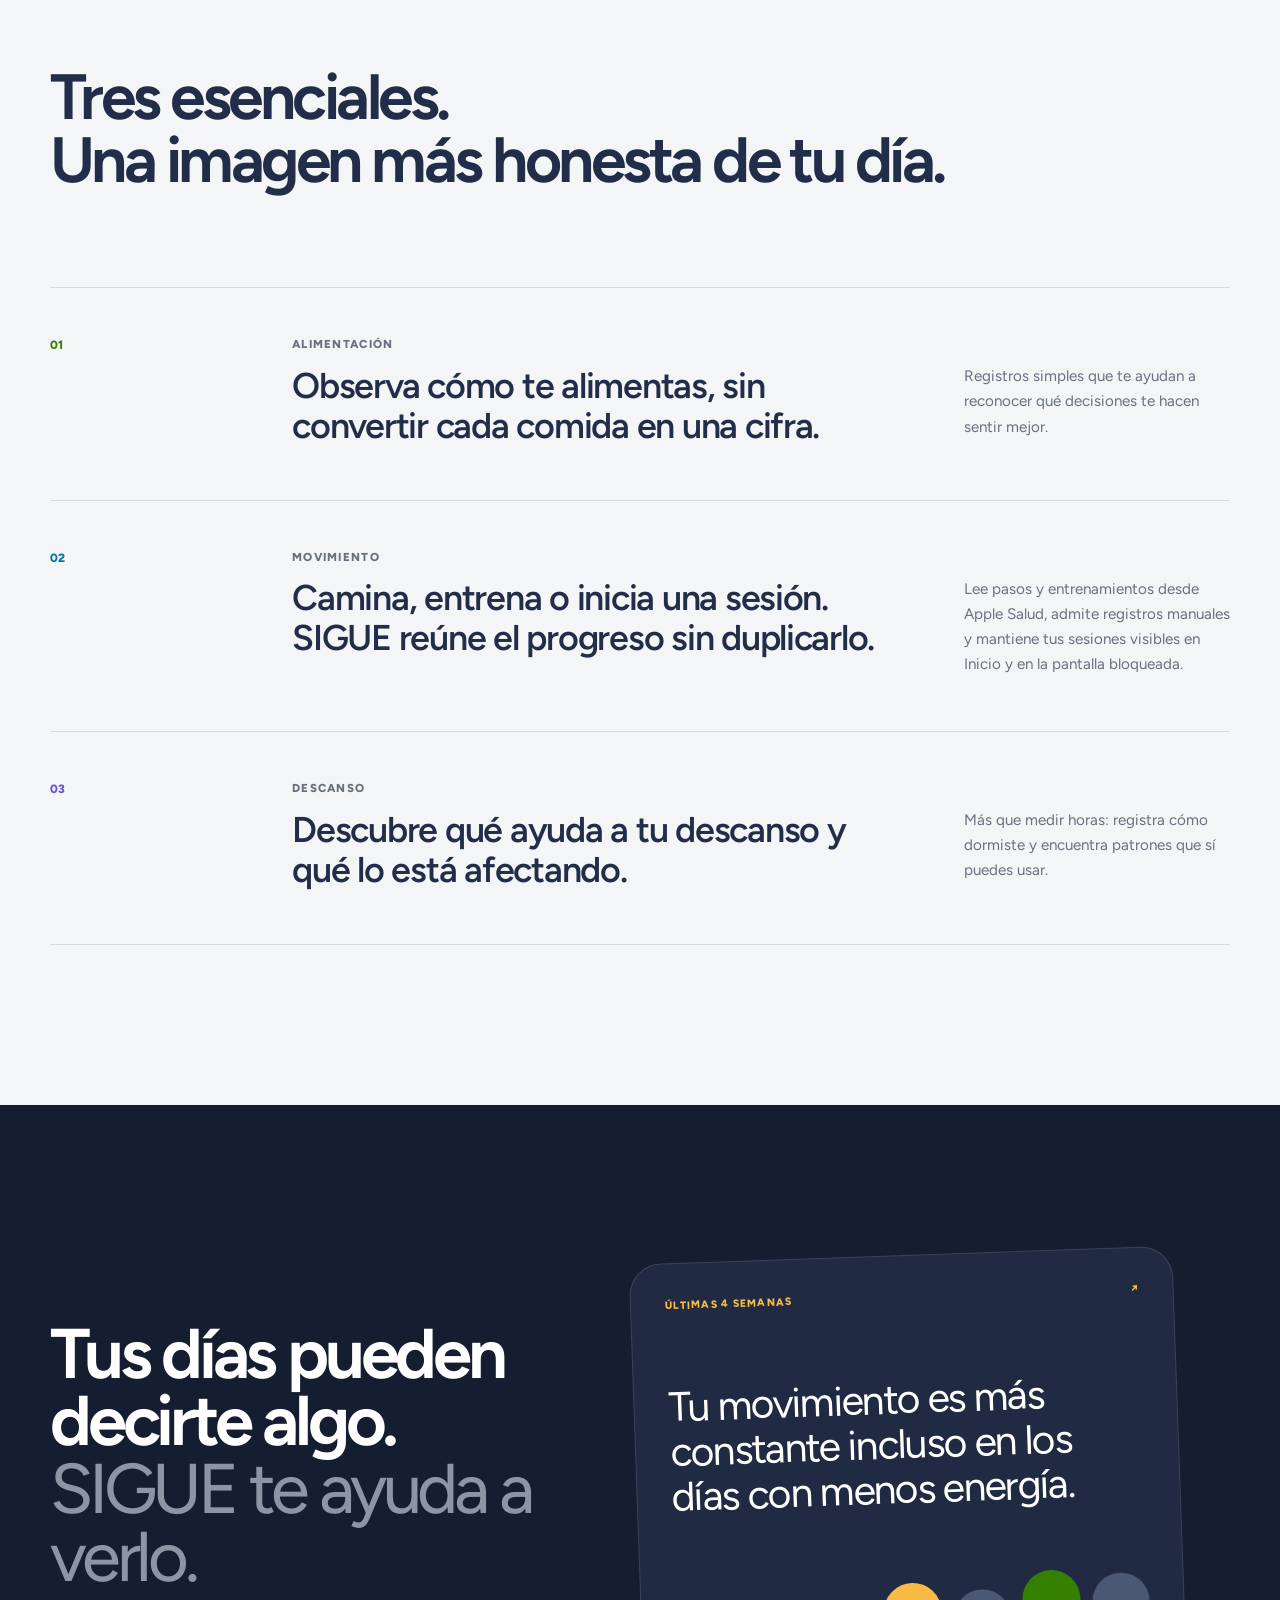
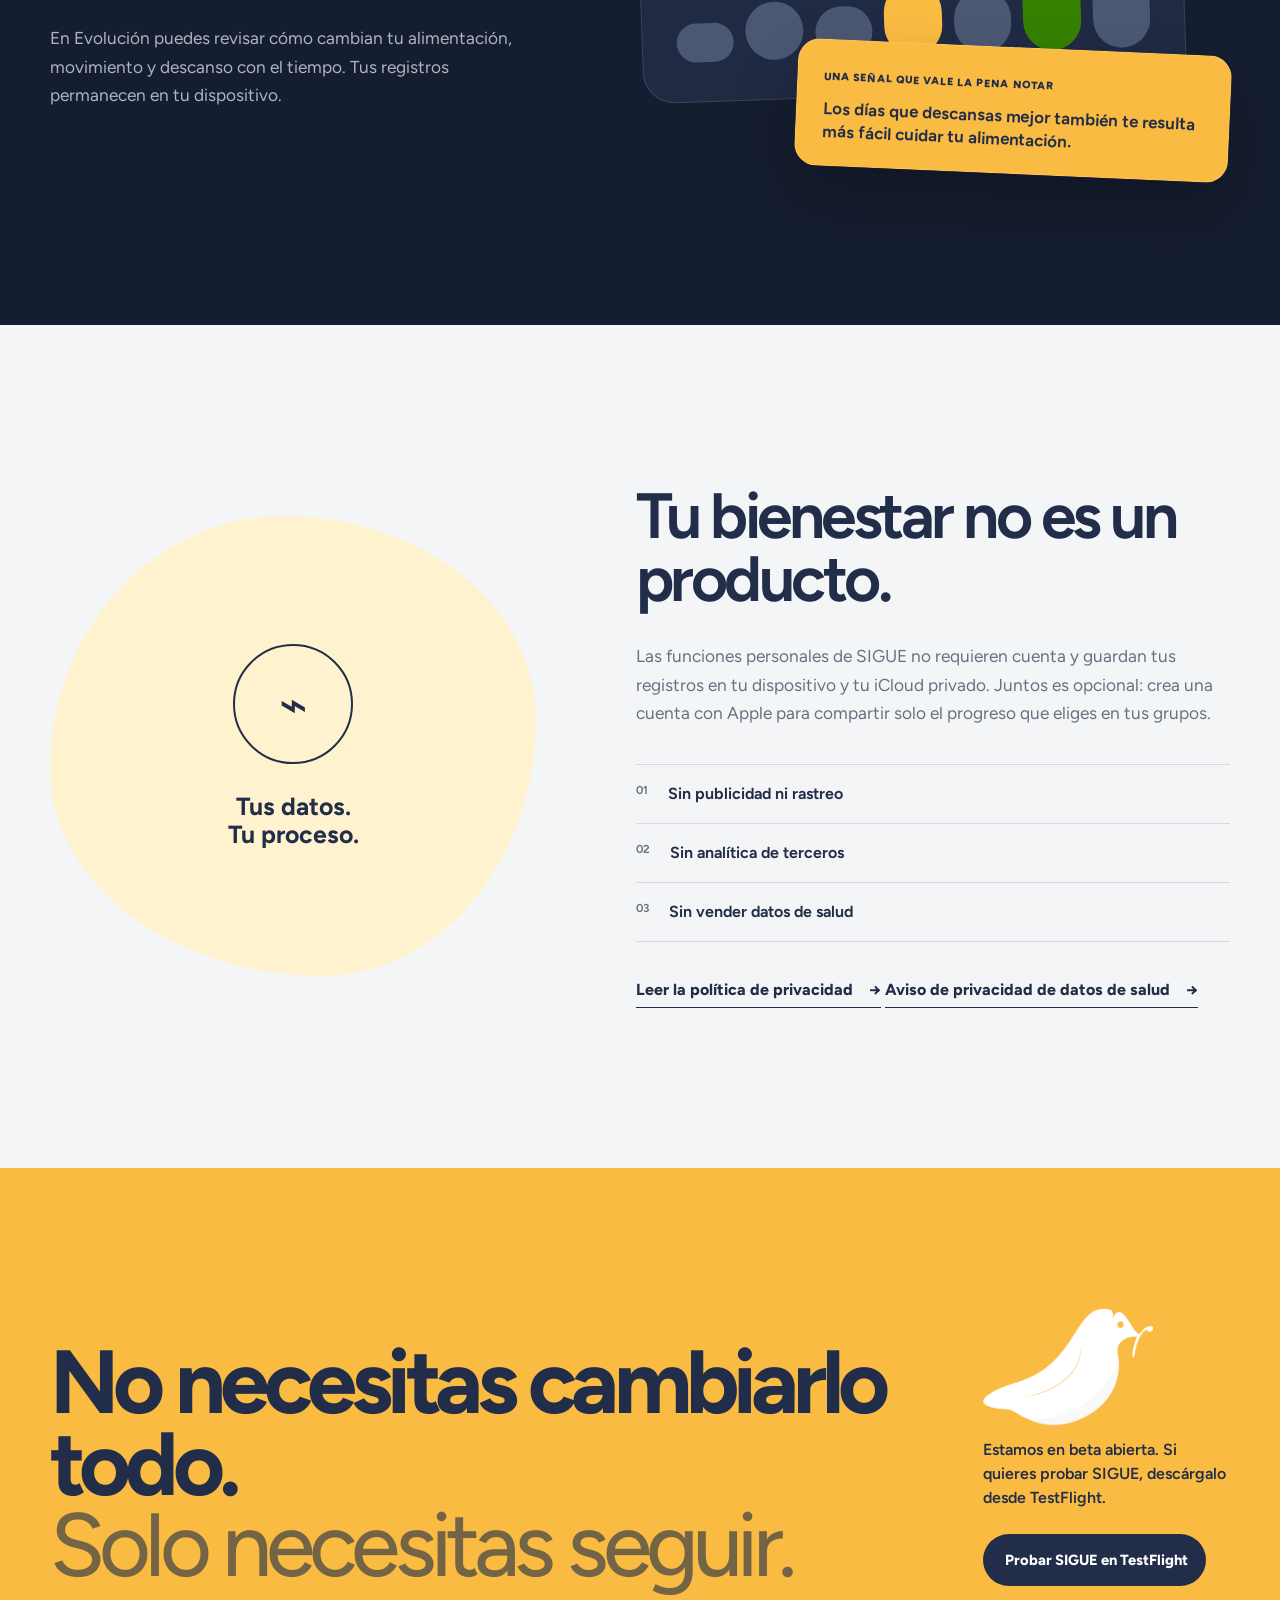
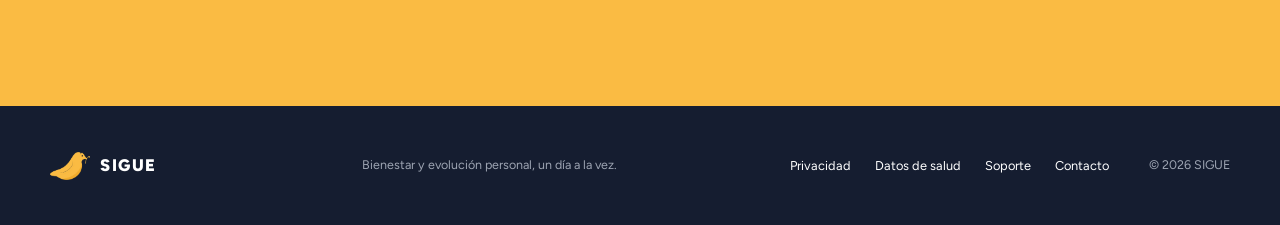
==== commit 408d7f13: "modernización y universal link" ====
--- a/index.html
+++ b/index.html
@@ -3,8 +3,8 @@
 <head>
   <meta charset="utf-8">
   <meta name="viewport" content="width=device-width, initial-scale=1">
-  <title>SIGUE — Bienestar y evolución personal para iPhone</title>
-  <meta name="description" content="SIGUE para iPhone te ayuda a cuidar alimentación, movimiento y descanso, seguir sesiones y descubrir patrones personales de bienestar.">
+  <title>SIGUE — Bienestar y evolución personal para iPhone y iPad</title>
+  <meta name="description" content="SIGUE para iPhone y iPad te ayuda a cuidar alimentación, movimiento y descanso, seguir sesiones y ver tu evolución personal.">
   <meta name="theme-color" content="#FCC54E">
   <meta name="robots" content="index, follow, max-image-preview:large">
   <link rel="canonical" href="https://holasigue.com/">
@@ -77,7 +77,7 @@
       <nav class="site-nav" id="site-navigation" aria-label="Navegación principal" data-navigation>
         <a href="#propuesta">Qué es</a>
         <a href="#esenciales">Tus esenciales</a>
-        <a href="#descubre">Descubre</a>
+        <a href="#descubre">Evolución</a>
         <a href="#privacidad">Privacidad</a>
         <a class="nav-cta" href="#descargar">Descargar</a>
       </nav>
@@ -90,7 +90,7 @@
         <h1 id="hero-title">Primero tus esenciales.<br><em>Luego tu mejor versión.</em></h1>
         <p class="hero-lead">Cuida tu alimentación, movimiento y descanso. Sigue tus sesiones y descubre qué está ayudándote a sentirte mejor.</p>
         <div class="hero-actions">
-          <a class="button button-primary" href="#descargar">Descargar para iPhone <span aria-hidden="true">↘</span></a>
+          <a class="button button-primary" href="#descargar">Probar en iPhone o iPad <span aria-hidden="true">↘</span></a>
         </div>
       </div>
 
@@ -167,7 +167,7 @@
       <div class="shell evolution-grid">
         <div class="evolution-copy reveal">
           <h2 id="evolution-title">Tus días pueden decirte algo.<br><span>SIGUE te ayuda a verlo.</span></h2>
-          <p>Cuando hay suficientes registros, Descubre relaciona alimentación, movimiento y descanso para mostrarte patrones útiles. El análisis ocurre en tu iPhone y nunca inventa conclusiones cuando aún faltan datos.</p>
+          <p>En Evolución puedes revisar cómo cambian tu alimentación, movimiento y descanso con el tiempo. Tus registros permanecen en tu dispositivo.</p>
         </div>
 
         <div class="insight-stack reveal" aria-label="Ejemplos de evolución en SIGUE">
@@ -191,13 +191,14 @@
       </div>
       <div class="privacy-copy reveal">
         <h2 id="privacy-title">Tu bienestar no es un producto.</h2>
-        <p>SIGUE funciona sin crear una cuenta. Tus hábitos, registros y evolución permanecen en tu iPhone. La conexión con Apple Salud es opcional y tú decides qué compartir.</p>
+        <p>Las funciones personales de SIGUE no requieren cuenta y guardan tus registros en tu dispositivo y tu iCloud privado. Juntos es opcional: crea una cuenta con Apple para compartir solo el progreso que eliges en tus grupos.</p>
         <ul class="plain-list">
           <li><span>01</span> Sin publicidad ni rastreo</li>
           <li><span>02</span> Sin analítica de terceros</li>
           <li><span>03</span> Sin vender datos de salud</li>
         </ul>
         <a class="text-link" href="privacidad.html">Leer la política de privacidad <span aria-hidden="true">→</span></a>
+        <a class="text-link" href="datos-de-salud.html">Aviso de privacidad de datos de salud <span aria-hidden="true">→</span></a>
       </div>
     </section>
 
@@ -209,9 +210,7 @@
         <div class="closing-side">
           <img src="assets/sigue-negativo.png" alt="Ave de SIGUE sobre fondo naranja" width="170" height="118">
           <p>Estamos en beta abierta. Si quieres probar SIGUE, descárgalo desde TestFlight.</p>
-          <a class="app-store-badge" href="https://testflight.apple.com/join/ruZTuAqE" aria-label="Descargar SIGUE para iPhone desde TestFlight">
-            <img src="https://tools.applemediaservices.com/api/badges/download-on-the-app-store/black/es-es?size=250x83" alt="Descárgalo en el App Store" width="180" height="60">
-          </a>
+          <a class="button button-ink" href="https://testflight.apple.com/join/ruZTuAqE">Probar SIGUE en TestFlight</a>
         </div>
       </div>
     </section>
@@ -222,7 +221,7 @@
       <a class="brand footer-brand" href="/"><img src="assets/sigue-icon.png" alt="" width="40" height="40"><span>SIGUE</span></a>
       <p>Bienestar y evolución personal, un día a la vez.</p>
       <nav aria-label="Enlaces legales">
-        <a href="privacidad.html">Privacidad</a>
+        <a href="privacidad.html">Privacidad</a><a href="datos-de-salud.html">Datos de salud</a>
         <a href="soporte.html">Soporte</a>
         <a href="mailto:hola@holasigue.com">Contacto</a>
       </nav>
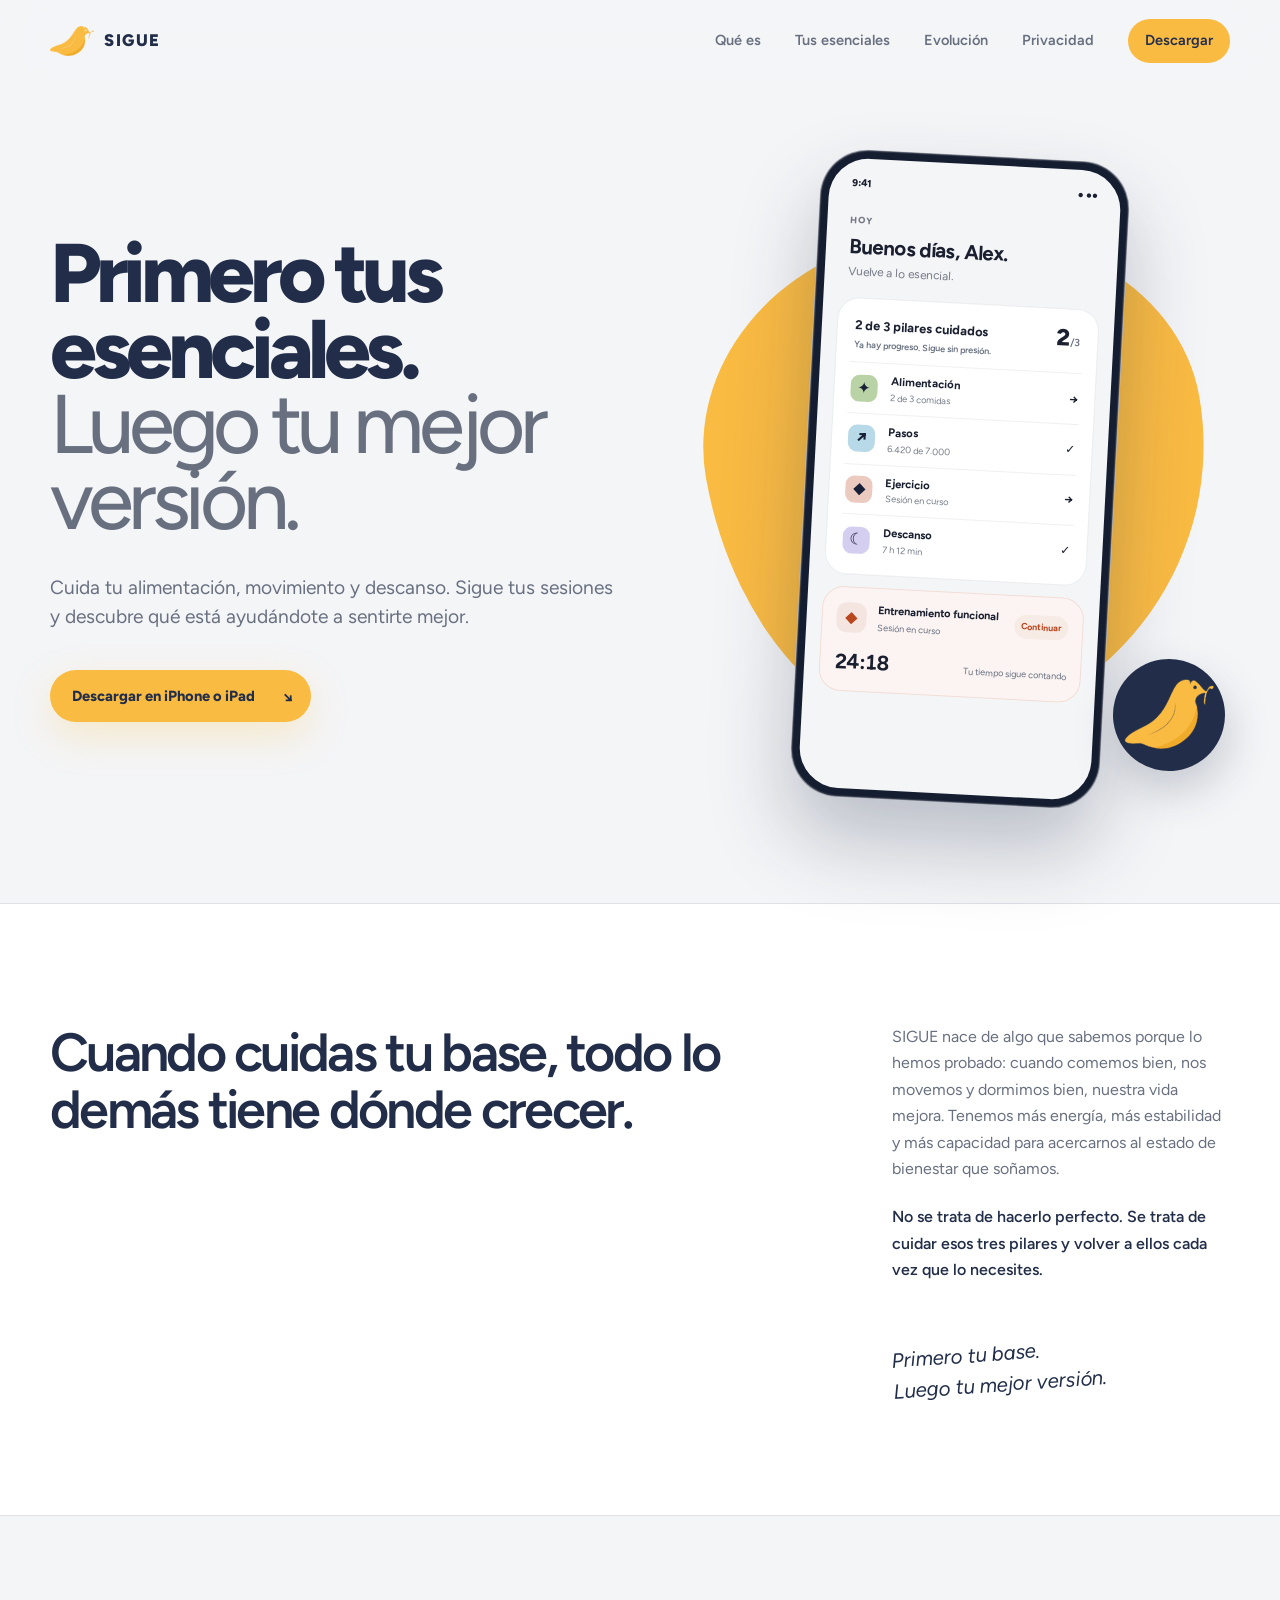
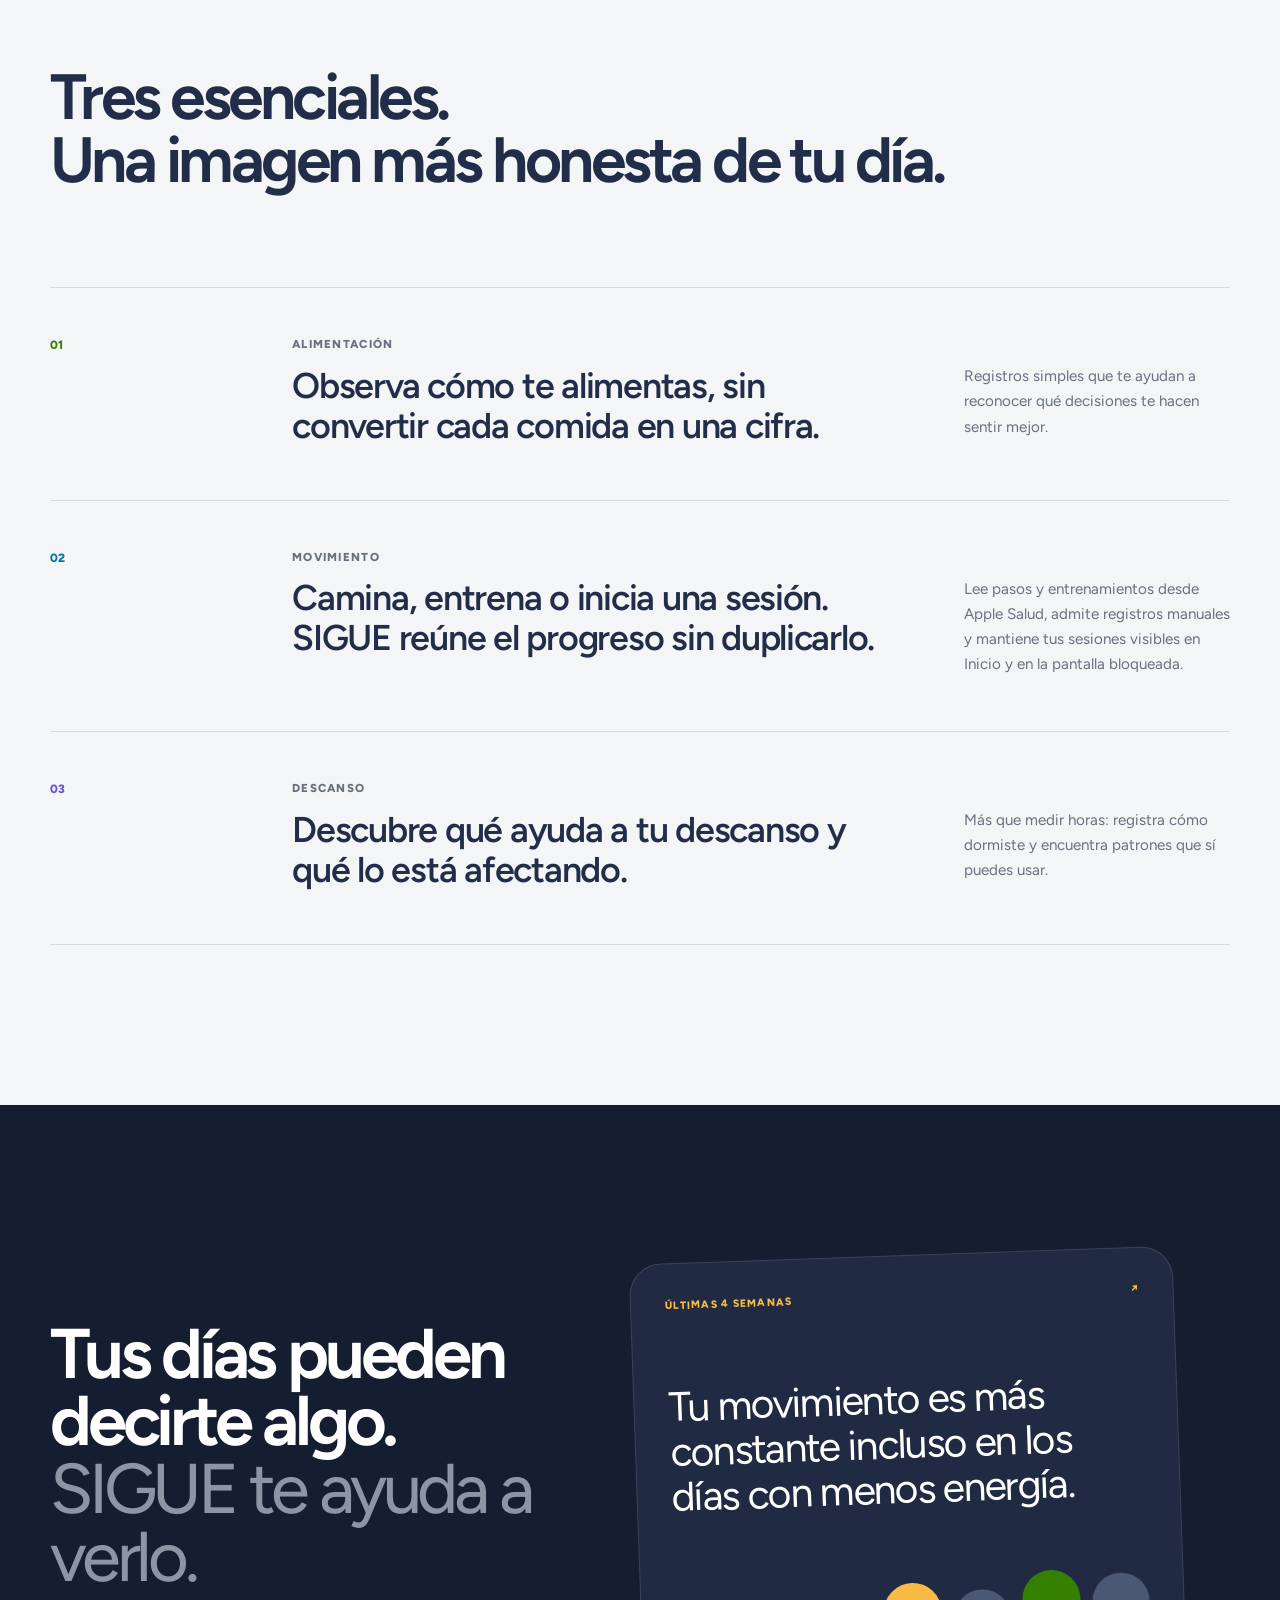
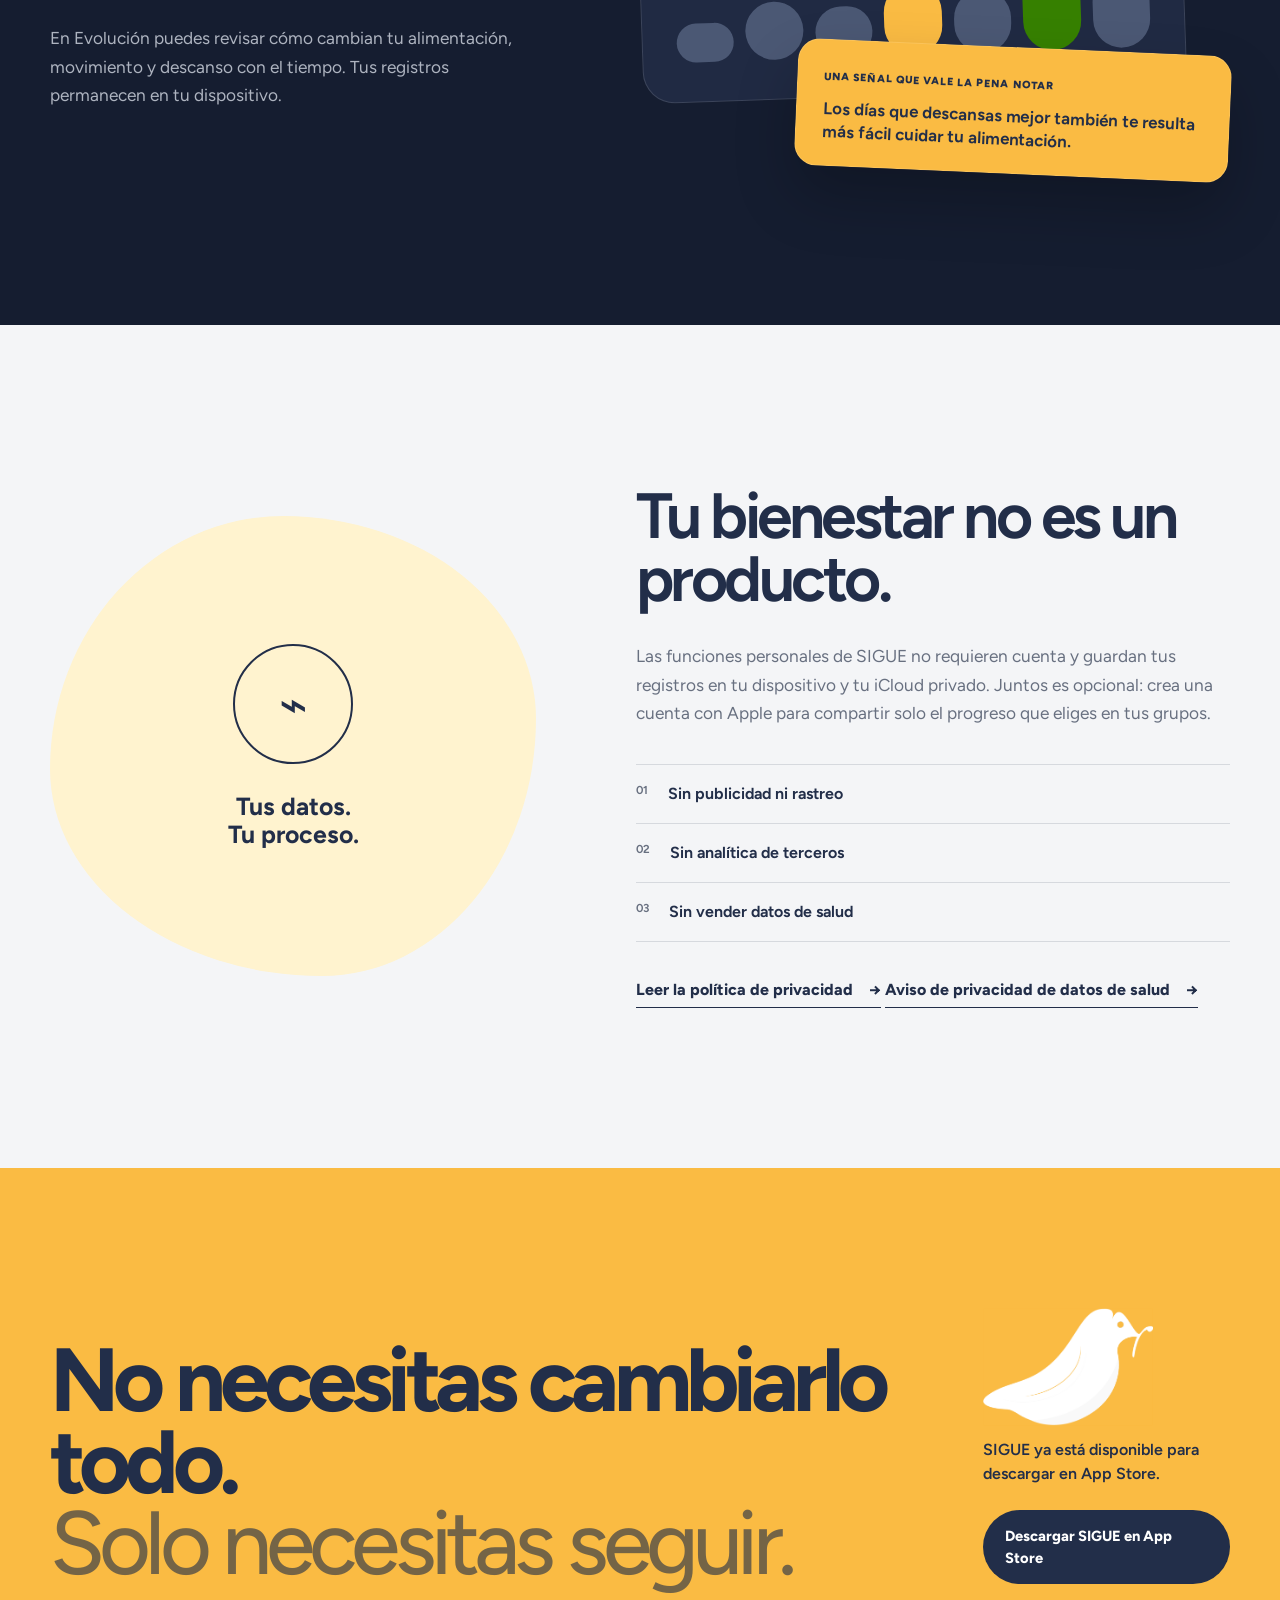
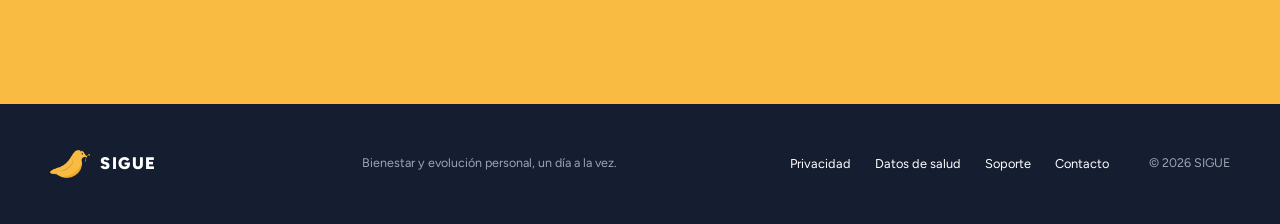
==== commit 7b992a7f: "Replace TestFlight links with App Store download" ====
--- a/index.html
+++ b/index.html
@@ -90,7 +90,7 @@
         <h1 id="hero-title">Primero tus esenciales.<br><em>Luego tu mejor versión.</em></h1>
         <p class="hero-lead">Cuida tu alimentación, movimiento y descanso. Sigue tus sesiones y descubre qué está ayudándote a sentirte mejor.</p>
         <div class="hero-actions">
-          <a class="button button-primary" href="#descargar">Probar en iPhone o iPad <span aria-hidden="true">↘</span></a>
+          <a class="button button-primary" href="#descargar">Descargar en iPhone o iPad <span aria-hidden="true">↘</span></a>
         </div>
       </div>
 
@@ -209,8 +209,8 @@
         </div>
         <div class="closing-side">
           <img src="assets/sigue-negativo.png" alt="Ave de SIGUE sobre fondo naranja" width="170" height="118">
-          <p>Estamos en beta abierta. Si quieres probar SIGUE, descárgalo desde TestFlight.</p>
-          <a class="button button-ink" href="https://testflight.apple.com/join/ruZTuAqE">Probar SIGUE en TestFlight</a>
+          <p>SIGUE ya está disponible para descargar en App Store.</p>
+          <a class="button button-ink" href="https://apps.apple.com/ar/app/sigue-h%C3%A1bitos-y-bienestar/id6803143413">Descargar SIGUE en App Store</a>
         </div>
       </div>
     </section>
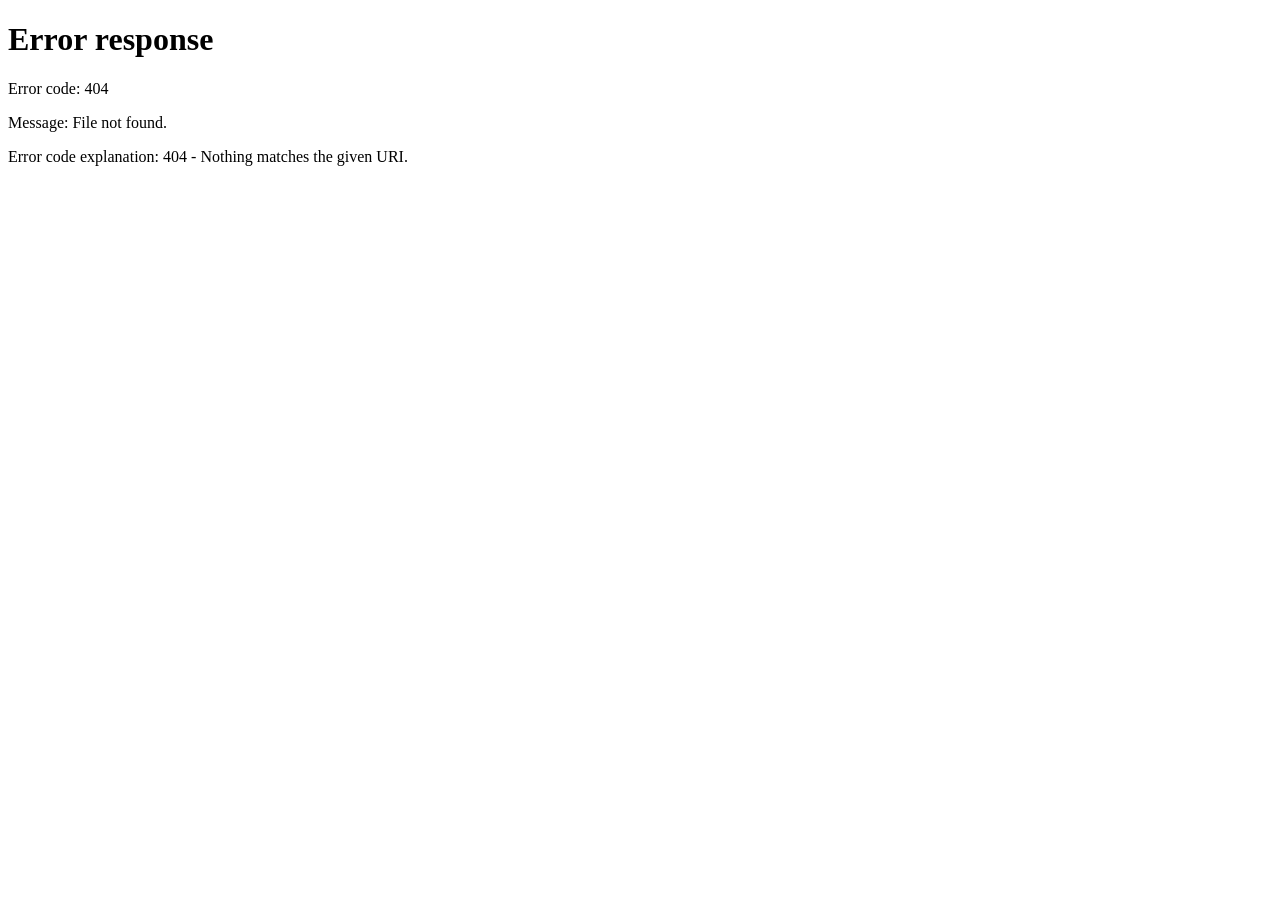
==== commit 2be414ca: "Add bilingual SIGUE landing pages" ====
--- a/index.html
+++ b/index.html
@@ -1,234 +1,32 @@
 <!doctype html>
-<html lang="es">
+<html lang="en">
 <head>
   <meta charset="utf-8">
   <meta name="viewport" content="width=device-width, initial-scale=1">
-  <title>SIGUE — Bienestar y evolución personal para iPhone y iPad</title>
-  <meta name="description" content="SIGUE para iPhone y iPad te ayuda a cuidar alimentación, movimiento y descanso, seguir sesiones y ver tu evolución personal.">
-  <meta name="theme-color" content="#FCC54E">
-  <meta name="robots" content="index, follow, max-image-preview:large">
-  <link rel="canonical" href="https://holasigue.com/">
-  <link rel="icon" href="assets/sigue-icon.png" type="image/png">
-  <link rel="apple-touch-icon" href="assets/sigue-icon.png">
-  <link rel="manifest" href="site.webmanifest">
-  <link rel="preconnect" href="https://fonts.googleapis.com">
-  <link rel="preconnect" href="https://fonts.gstatic.com" crossorigin>
-  <link href="https://fonts.googleapis.com/css2?family=Figtree:ital,wght@0,300..900;1,300..900&amp;display=swap" rel="stylesheet">
-  <link rel="stylesheet" href="css/styles.css">
-
-  <meta property="og:type" content="website">
-  <meta property="og:locale" content="es_ES">
-  <meta property="og:site_name" content="SIGUE">
-  <meta property="og:title" content="SIGUE — Primero tus esenciales">
-  <meta property="og:description" content="Cuida tu base —alimentación, movimiento y descanso— y construye desde ahí el bienestar que quieres vivir.">
-  <meta property="og:url" content="https://holasigue.com/">
-  <meta property="og:image" content="https://holasigue.com/assets/sigue-social.png">
-  <meta property="og:image:width" content="1200">
-  <meta property="og:image:height" content="630">
-  <meta property="og:image:alt" content="SIGUE: primero tus esenciales, luego tu mejor versión">
-  <meta name="twitter:card" content="summary_large_image">
-
-  <script type="application/ld+json">
-  {
-    "@context": "https://schema.org",
-    "@graph": [
-      {
-        "@type": "WebSite",
-        "@id": "https://holasigue.com/#website",
-        "url": "https://holasigue.com/",
-        "name": "SIGUE",
-        "inLanguage": "es"
-      },
-      {
-        "@type": "Organization",
-        "@id": "https://holasigue.com/#organization",
-        "name": "SIGUE",
-        "url": "https://holasigue.com/",
-        "logo": "https://holasigue.com/assets/sigue-icon.png",
-        "email": "hola@holasigue.com"
-      },
-      {
-        "@type": "SoftwareApplication",
-        "name": "SIGUE",
-        "applicationCategory": "HealthApplication",
-        "operatingSystem": "iOS",
-        "url": "https://holasigue.com/",
-        "description": "Una aplicación de bienestar para cuidar alimentación, movimiento y descanso, seguir sesiones y reconocer patrones personales."
-      }
-    ]
-  }
+  <meta name="robots" content="noindex, follow">
+  <title>SIGUE — Choose your language</title>
+  <link rel="icon" href="/assets/sigue-icon.png" type="image/png">
+  <link rel="alternate" hreflang="es" href="https://holasigue.com/es">
+  <link rel="alternate" hreflang="en" href="https://holasigue.com/en">
+  <link rel="alternate" hreflang="x-default" href="https://holasigue.com/">
+  <script>
+    const browserLanguage = (navigator.languages?.[0] || navigator.language || '').toLowerCase();
+    try {
+      const saved = localStorage.getItem('sigue-language');
+      const language = saved === 'es' || saved === 'en' ? saved : browserLanguage.startsWith('es') ? 'es' : 'en';
+      location.replace('/' + language + location.search + location.hash);
+    } catch {
+      location.replace(browserLanguage.startsWith('es') ? '/es' : '/en');
+    }
   </script>
+  <link rel="stylesheet" href="/css/styles.css">
 </head>
 <body>
-  <a class="skip-link" href="#contenido">Saltar al contenido</a>
-
-  <header class="site-header" data-header>
-    <div class="shell header-inner">
-      <a class="brand" href="/" aria-label="SIGUE, inicio">
-        <img src="assets/sigue-icon.png" alt="" width="44" height="44">
-        <span>SIGUE</span>
-      </a>
-
-      <button class="menu-button" type="button" aria-expanded="false" aria-controls="site-navigation" data-menu-button>
-        <span></span><span></span>
-        <span class="sr-only">Abrir navegación</span>
-      </button>
-
-      <nav class="site-nav" id="site-navigation" aria-label="Navegación principal" data-navigation>
-        <a href="#propuesta">Qué es</a>
-        <a href="#esenciales">Tus esenciales</a>
-        <a href="#descubre">Evolución</a>
-        <a href="#privacidad">Privacidad</a>
-        <a class="nav-cta" href="#descargar">Descargar</a>
-      </nav>
-    </div>
-  </header>
-
-  <main id="contenido">
-    <section class="hero shell" aria-labelledby="hero-title">
-      <div class="hero-copy reveal">
-        <h1 id="hero-title">Primero tus esenciales.<br><em>Luego tu mejor versión.</em></h1>
-        <p class="hero-lead">Cuida tu alimentación, movimiento y descanso. Sigue tus sesiones y descubre qué está ayudándote a sentirte mejor.</p>
-        <div class="hero-actions">
-          <a class="button button-primary" href="#descargar">Descargar en iPhone o iPad <span aria-hidden="true">↘</span></a>
-        </div>
-      </div>
-
-      <div class="hero-product reveal" aria-label="Vista previa del resumen diario de SIGUE">
-        <div class="sun-shape" aria-hidden="true"></div>
-        <div class="phone-frame">
-          <div class="phone-screen">
-            <div class="phone-status"><span>9:41</span><span>● ●●</span></div>
-            <div class="phone-greeting">
-              <span>HOY</span>
-              <strong>Buenos días, Alex.</strong>
-              <p>Vuelve a lo esencial.</p>
-            </div>
-            <div class="base-card">
-              <div class="base-heading">
-                <div><strong>2 de 3 pilares cuidados</strong><small>Ya hay progreso. Sigue sin presión.</small></div>
-                <div class="base-score">2<small>/3</small></div>
-              </div>
-              <div class="base-row nutrition"><span class="base-icon">✦</span><div><strong>Alimentación</strong><small>2 de 3 comidas</small></div><b>→</b></div>
-              <div class="base-row movement"><span class="base-icon">↗</span><div><strong>Pasos</strong><small>6.420 de 7.000</small></div><b>✓</b></div>
-              <div class="base-row exercise"><span class="base-icon">◆</span><div><strong>Ejercicio</strong><small>Sesión en curso</small></div><b>→</b></div>
-              <div class="base-row rest"><span class="base-icon">☾</span><div><strong>Descanso</strong><small>7 h 12 min</small></div><b>✓</b></div>
-            </div>
-            <div class="session-card exercise-session">
-              <div class="session-top">
-                <span class="session-icon">◆</span>
-                <div><strong>Entrenamiento funcional</strong><small>Sesión en curso</small></div>
-                <b>Continuar</b>
-              </div>
-              <div class="session-time"><strong>24:18</strong><span>Tu tiempo sigue contando</span></div>
-            </div>
-          </div>
-        </div>
-        <div class="bird-seal" aria-hidden="true"><img src="assets/sigue-icon.png" alt=""></div>
-      </div>
-    </section>
-
-    <section class="belief" id="propuesta">
-      <div class="shell belief-grid reveal">
-        <blockquote>Cuando cuidas tu base, todo lo demás tiene dónde crecer.</blockquote>
-        <div class="belief-copy">
-          <p>SIGUE nace de algo que sabemos porque lo hemos probado: cuando comemos bien, nos movemos y dormimos bien, nuestra vida mejora. Tenemos más energía, más estabilidad y más capacidad para acercarnos al estado de bienestar que soñamos.</p>
-          <p class="belief-detail">No se trata de hacerlo perfecto. Se trata de cuidar esos tres pilares y volver a ellos cada vez que lo necesites.</p>
-          <p class="hand-note">Primero tu base.<br>Luego tu mejor versión.</p>
-        </div>
-      </div>
-    </section>
-
-    <section class="essentials shell" id="esenciales" aria-labelledby="essentials-title">
-      <div class="section-heading reveal">
-        <h2 id="essentials-title">Tres esenciales.<br>Una imagen más honesta de tu día.</h2>
-      </div>
-
-      <div class="essential-story">
-        <article class="essential-line nutrition-line reveal">
-          <div class="essential-number">01</div>
-          <div><p class="essential-kicker">Alimentación</p><h3>Observa cómo te alimentas, sin convertir cada comida en una cifra.</h3></div>
-          <p>Registros simples que te ayudan a reconocer qué decisiones te hacen sentir mejor.</p>
-        </article>
-        <article class="essential-line movement-line reveal">
-          <div class="essential-number">02</div>
-          <div><p class="essential-kicker">Movimiento</p><h3>Camina, entrena o inicia una sesión. SIGUE reúne el progreso sin duplicarlo.</h3></div>
-          <p>Lee pasos y entrenamientos desde Apple Salud, admite registros manuales y mantiene tus sesiones visibles en Inicio y en la pantalla bloqueada.</p>
-        </article>
-        <article class="essential-line rest-line reveal">
-          <div class="essential-number">03</div>
-          <div><p class="essential-kicker">Descanso</p><h3>Descubre qué ayuda a tu descanso y qué lo está afectando.</h3></div>
-          <p>Más que medir horas: registra cómo dormiste y encuentra patrones que sí puedes usar.</p>
-        </article>
-      </div>
-    </section>
-
-    <section class="evolution-section" id="descubre" aria-labelledby="evolution-title">
-      <div class="shell evolution-grid">
-        <div class="evolution-copy reveal">
-          <h2 id="evolution-title">Tus días pueden decirte algo.<br><span>SIGUE te ayuda a verlo.</span></h2>
-          <p>En Evolución puedes revisar cómo cambian tu alimentación, movimiento y descanso con el tiempo. Tus registros permanecen en tu dispositivo.</p>
-        </div>
-
-        <div class="insight-stack reveal" aria-label="Ejemplos de evolución en SIGUE">
-          <article class="insight insight-main">
-            <div class="insight-top"><span>ÚLTIMAS 4 SEMANAS</span><span aria-hidden="true">↗</span></div>
-            <p>Tu movimiento es más constante incluso en los días con menos energía.</p>
-            <div class="week-bars" aria-hidden="true"><i></i><i></i><i></i><i></i><i></i><i></i><i></i></div>
-          </article>
-          <article class="insight insight-note">
-            <span>Una señal que vale la pena notar</span>
-            <p>Los días que descansas mejor también te resulta más fácil cuidar tu alimentación.</p>
-          </article>
-        </div>
-      </div>
-    </section>
-
-    <section class="privacy-section shell" id="privacidad" aria-labelledby="privacy-title">
-      <div class="privacy-mark reveal" aria-hidden="true">
-        <div class="privacy-circle"><span>⌁</span></div>
-        <p>Tus datos.<br>Tu proceso.</p>
-      </div>
-      <div class="privacy-copy reveal">
-        <h2 id="privacy-title">Tu bienestar no es un producto.</h2>
-        <p>Las funciones personales de SIGUE no requieren cuenta y guardan tus registros en tu dispositivo y tu iCloud privado. Juntos es opcional: crea una cuenta con Apple para compartir solo el progreso que eliges en tus grupos.</p>
-        <ul class="plain-list">
-          <li><span>01</span> Sin publicidad ni rastreo</li>
-          <li><span>02</span> Sin analítica de terceros</li>
-          <li><span>03</span> Sin vender datos de salud</li>
-        </ul>
-        <a class="text-link" href="privacidad.html">Leer la política de privacidad <span aria-hidden="true">→</span></a>
-        <a class="text-link" href="datos-de-salud.html">Aviso de privacidad de datos de salud <span aria-hidden="true">→</span></a>
-      </div>
-    </section>
-
-    <section class="availability-section" id="descargar">
-      <div class="shell closing-grid reveal">
-        <div>
-          <h2>No necesitas cambiarlo todo.<br><em>Solo necesitas seguir.</em></h2>
-        </div>
-        <div class="closing-side">
-          <img src="assets/sigue-negativo.png" alt="Ave de SIGUE sobre fondo naranja" width="170" height="118">
-          <p>SIGUE ya está disponible para descargar en App Store.</p>
-          <a class="button button-ink" href="https://apps.apple.com/ar/app/sigue-h%C3%A1bitos-y-bienestar/id6803143413">Descargar SIGUE en App Store</a>
-        </div>
-      </div>
-    </section>
+  <main class="language-gateway shell">
+    <img src="/assets/sigue-icon.png" alt="" width="90" height="90">
+    <h1>SIGUE</h1>
+    <p>Choose your language / Elige tu idioma</p>
+    <nav aria-label="Language / Idioma"><a href="/es" lang="es">Español</a><a href="/en" lang="en">English</a></nav>
   </main>
-
-  <footer class="site-footer">
-    <div class="shell footer-grid">
-      <a class="brand footer-brand" href="/"><img src="assets/sigue-icon.png" alt="" width="40" height="40"><span>SIGUE</span></a>
-      <p>Bienestar y evolución personal, un día a la vez.</p>
-      <nav aria-label="Enlaces legales">
-        <a href="privacidad.html">Privacidad</a><a href="datos-de-salud.html">Datos de salud</a>
-        <a href="soporte.html">Soporte</a>
-        <a href="mailto:hola@holasigue.com">Contacto</a>
-      </nav>
-      <small>© <span data-year>2026</span> SIGUE</small>
-    </div>
-  </footer>
-
-  <script src="js/main.js" defer></script>
 </body>
 </html>
--- a/css/styles.css
+++ b/css/styles.css
@@ -58,12 +58,12 @@
 .hero-actions { margin-top: 38px; display: flex; align-items: center; gap: 24px; }
 .button { display: inline-flex; align-items: center; justify-content: space-between; gap: 28px; min-width: 190px; padding: 15px 18px 15px 22px; border-radius: 999px; font-size: .92rem; font-weight: 750; transition: transform .2s var(--ease), box-shadow .2s ease; }
 .button:hover { transform: translateY(-2px); }
-.button-primary { background: var(--yellow); color: var(--ink); box-shadow: 0 14px 38px rgba(252, 197, 78, .26); }
+.button-primary { background: var(--yellow); color: var(--ink); box-shadow: 0 14px 38px rgba(0, 0, 0, .13); }
 .button-ink { background: var(--ink); color: #fff; }
 
 .hero-product { position: relative; min-height: 600px; display: grid; place-items: center; isolation: isolate; }
 .sun-shape { position: absolute; z-index: -1; width: min(42vw, 500px); aspect-ratio: 1; border-radius: 47% 53% 59% 41% / 41% 42% 58% 59%; background: var(--yellow); transform: rotate(-10deg); }
-.phone-frame { width: 310px; padding: 8px; border: 1px solid rgba(255,255,255,.55); border-radius: 48px; background: var(--ink-deep); box-shadow: 0 42px 80px rgba(34,46,73,.27), inset 0 0 0 1px rgba(255,255,255,.12); transform: rotate(3deg); }
+.phone-frame { width: 310px; padding: 8px; border: 1px solid rgba(255,255,255,.55); border-radius: 48px; background: var(--ink-deep); box-shadow: 0 42px 80px rgba(0,0,0,.27), inset 0 0 0 1px rgba(255,255,255,.12); transform: rotate(3deg); }
 .phone-screen { min-height: 630px; padding: 17px 15px 18px; overflow: hidden; border-radius: 40px; background: #f4f5f7; color: #1a2030; }
 .phone-status { padding: 0 8px 18px; display: flex; justify-content: space-between; font-size: .63rem; font-weight: 800; }
 .phone-greeting { padding: 5px 8px 17px; }
@@ -97,7 +97,7 @@
 .session-time { margin-top: 12px; display: flex; align-items: baseline; justify-content: space-between; gap: 12px; }
 .session-time strong { font-size: 1.3rem; letter-spacing: -.03em; font-variant-numeric: tabular-nums; }
 .session-time span { color: #687080; font-size: .57rem; }
-.bird-seal { position: absolute; right: 1%; bottom: 5%; width: 112px; height: 112px; display: grid; place-items: center; border-radius: 50%; background: var(--ink); box-shadow: 0 20px 44px rgba(34,46,73,.22); transform: rotate(-8deg); }
+.bird-seal { position: absolute; right: 1%; bottom: 5%; width: 112px; height: 112px; display: grid; place-items: center; border-radius: 50%; background: var(--ink); box-shadow: 0 20px 44px rgba(0,0,0,.22); transform: rotate(-8deg); }
 .bird-seal img { width: 95px; }
 
 .belief { padding: 120px 0; background: var(--surface); border-block: 1px solid var(--line); }
@@ -253,3 +253,104 @@
   *, *::before, *::after { animation-duration: .01ms !important; transition-duration: .01ms !important; }
   .reveal { opacity: 1; transform: none; }
 }
+
+/* Localized landing pages */
+.language-gateway { min-height: 100vh; display: flex; flex-direction: column; align-items: center; justify-content: center; text-align: center; }
+.language-gateway h1 { margin: 18px 0 0; font-size: 3rem; letter-spacing: -.03em; }
+.language-gateway p { color: var(--muted); }
+.language-gateway nav { display: flex; gap: 12px; margin-top: 18px; }
+.language-gateway nav a { padding: 12px 18px; border-radius: 999px; background: var(--yellow); font-weight: 750; }
+.language-switch { display: inline-flex; align-items: center; gap: 7px; white-space: nowrap; font-size: .83rem; }
+.language-switch a { color: var(--muted); padding: 9px 2px; }
+.language-switch a[aria-current="page"] { color: var(--ink); font-weight: 850; }
+.mobile-language-switch { display: none; }
+.home-page h1, .home-page h2, .home-page h3 { letter-spacing: -.035em; }
+.home-page .site-header { background: color-mix(in srgb, var(--paper) 94%, transparent); }
+.home-page .nav-cta { white-space: nowrap; }
+.home-hero { min-height: 710px; padding-block: 100px 120px; display: grid; grid-template-columns: 1fr 1fr; gap: 62px; align-items: center; }
+.home-hero h1 { max-width: 640px; margin: 0; font-size: clamp(3.2rem, 5.7vw, 5.9rem); line-height: .98; font-weight: 800; }
+.home-hero-copy > p { max-width: 540px; margin: 30px 0 28px; color: #4e586a; font-size: clamp(1.1rem, 1.7vw, 1.4rem); line-height: 1.5; }
+.home-hero-copy .button { margin-bottom: 15px; }
+.availability-note { display: block; color: var(--muted); font-size: .82rem; }
+.product-composition { position: relative; min-height: 475px; display: grid; align-items: center; }
+.product-composition::before { content: ""; position: absolute; inset: 12% 7% 4% 13%; background: var(--yellow); border-radius: 38px; transform: rotate(-5deg); }
+.preview-panel { position: relative; width: min(72%, 350px); padding: 26px; border-radius: 24px; background: #fff; box-shadow: 0 22px 55px rgba(0, 0, 0, .16); }
+.preview-panel strong, .preview-panel p { display: block; }
+.preview-panel strong { margin: 20px 0 22px; font-size: 1.5rem; line-height: 1.12; }
+.preview-caption { font-size: .78rem; font-weight: 800; letter-spacing: .04em; color: #596476; }
+.today-preview { margin-left: 5%; transform: rotate(-3deg); }
+.preview-item { display: flex; justify-content: space-between; padding: 11px 2px; border-top: 1px solid var(--line); font-size: .83rem; font-weight: 700; }
+.preview-item b { color: var(--movement); }
+.together-preview { margin-top: -95px; margin-left: auto; background: var(--ink-deep); color: #fff; transform: rotate(4deg); }
+.together-preview .preview-caption { color: #c7cfde; }
+.together-preview strong { margin-bottom: 10px; }
+.together-preview p { margin: 0; color: #e7ecf7; font-size: .89rem; }
+.preview-people { display: flex; margin-top: 24px; }
+.preview-people span { width: 32px; height: 32px; margin-right: -5px; display: grid; place-items: center; border: 2px solid var(--ink-deep); border-radius: 50%; background: var(--yellow); color: var(--ink); font-size: .66rem; font-weight: 800; }
+.together-section { padding-block: 128px; background: #fff; }
+.together-grid, .progress-grid { display: grid; grid-template-columns: 1fr 1fr; gap: 90px; align-items: center; }
+.together-section h2, .three-ideas h2, .progress-section h2, .home-privacy h2, .home-final h2 { max-width: 800px; margin: 0; font-size: clamp(2.7rem, 4.5vw, 4.8rem); line-height: 1.04; font-weight: 760; }
+.together-section p, .progress-section p, .home-privacy p { max-width: 560px; margin: 26px 0 32px; color: #4e586a; font-size: 1.13rem; line-height: 1.6; }
+.feature-inline { display: flex; flex-wrap: wrap; gap: 9px; margin-bottom: 36px; }
+.feature-inline span { padding: 9px 13px; border-radius: 999px; background: var(--paper); color: var(--ink); font-size: .78rem; font-weight: 700; }
+.together-example { min-height: 430px; padding: clamp(30px, 5vw, 58px); border-radius: 26px; background: var(--yellow); }
+.together-example > span, .evolution-example > span { display: block; font-size: .78rem; font-weight: 850; letter-spacing: .04em; }
+.together-example > strong, .evolution-example > strong { display: block; max-width: 420px; margin-top: 72px; font-size: clamp(2rem, 3.3vw, 3.6rem); line-height: 1.07; letter-spacing: -.03em; }
+.together-example > p { margin: 30px 0 10px; color: var(--ink); font-weight: 700; }
+.progress-track { height: 12px; border-radius: 999px; background: rgba(34,46,73,.16); }
+.progress-track i { display: block; width: 67%; height: 100%; border-radius: inherit; background: var(--ink); }
+.streak-line { display: flex; align-items: baseline; gap: 12px; margin-top: 26px; }
+.streak-line b { font-size: 3.5rem; line-height: 1; }
+.streak-line span { font-size: .9rem; font-weight: 700; }
+.three-ideas { padding-block: 136px; }
+.idea-grid { display: grid; grid-template-columns: repeat(3, 1fr); gap: 32px; margin: 65px 0 48px; }
+.idea-grid article { padding-top: 22px; border-top: 1px solid var(--line); }
+.idea-grid article > span { color: #596476; font-size: .78rem; font-weight: 800; }
+.idea-grid h3 { margin: 45px 0 14px; font-size: clamp(1.6rem, 2.3vw, 2.5rem); line-height: 1.12; }
+.idea-grid p { max-width: 300px; margin: 0; color: #4e586a; line-height: 1.55; }
+.progress-section { padding-block: 130px; background: var(--ink-deep); color: #fff; }
+.progress-section p { color: #d2d9e7; }
+.evolution-example { min-height: 380px; padding: clamp(30px, 5vw, 52px); border-radius: 26px; background: #27334e; }
+.evolution-example > span { color: #c7cfde; }
+.evolution-example > strong { margin-top: 50px; }
+.evolution-bars { display: flex; align-items: end; gap: 12px; height: 110px; margin-top: 42px; }
+.evolution-bars i { flex: 1; height: 45%; border-radius: 6px 6px 0 0; background: #71819f; }
+.evolution-bars i:nth-child(2) { height: 62%; }.evolution-bars i:nth-child(3) { height: 54%; }.evolution-bars i:nth-child(4) { height: 75%; }.evolution-bars i:nth-child(5) { height: 68%; }.evolution-bars i:nth-child(6) { height: 87%; background: var(--yellow); }.evolution-bars i:nth-child(7) { height: 95%; background: var(--yellow); }
+.home-privacy { padding-block: 135px; display: grid; grid-template-columns: 1.3fr .7fr; gap: 100px; align-items: center; }
+.home-privacy .text-link { margin-top: 2px; }
+.home-privacy .button { display: flex; width: max-content; margin-top: 28px; }
+.home-privacy ul { margin: 0; padding: 0; list-style: none; border-top: 1px solid var(--line); }
+.home-privacy li { padding: 20px 0; border-bottom: 1px solid var(--line); font-weight: 700; }
+.home-final { padding-block: 125px; background: var(--yellow); }
+.home-final .shell { display: flex; align-items: end; justify-content: space-between; gap: 50px; }
+.home-final h2 { max-width: 780px; }
+.home-final .button { flex: none; }
+.home-page a:focus-visible, .language-gateway a:focus-visible, .home-page button:focus-visible { outline: 3px solid var(--exercise); outline-offset: 4px; }
+.home-page ::selection, .language-gateway ::selection { background: var(--yellow); color: var(--ink); }
+
+@media (max-width: 900px) {
+  .home-page .header-inner { justify-content: flex-start; }
+  .home-page .mobile-language-switch { display: inline-flex; margin-left: auto; margin-right: 16px; }
+  .home-page .site-nav { gap: 22px; }
+  .home-page .language-switch { font-size: 1rem; }
+  .home-page .language-switch a { color: var(--ink); }
+  .home-hero, .together-grid, .progress-grid, .home-privacy { grid-template-columns: 1fr; gap: 54px; }
+  .home-hero { padding-block: 70px 95px; }
+  .product-composition { max-width: 620px; width: 100%; margin-inline: auto; }
+  .idea-grid { gap: 18px; }
+  .home-final .shell { align-items: start; flex-direction: column; }
+}
+
+@media (max-width: 560px) {
+  .home-hero { padding-block: 70px 80px; gap: 28px; }
+  .home-hero h1 { font-size: clamp(3.05rem, 13vw, 4.2rem); }
+  .home-hero-copy > p { margin-top: 23px; }
+  .product-composition { min-height: 425px; }
+  .preview-panel { width: 76%; padding: 22px; }
+  .together-preview { margin-top: -60px; }
+  .together-section, .three-ideas, .progress-section, .home-privacy, .home-final { padding-block: 90px; }
+  .idea-grid { grid-template-columns: 1fr; gap: 38px; margin: 45px 0; }
+  .idea-grid h3 { margin-top: 22px; }
+  .together-example { min-height: 380px; }
+  .home-privacy { gap: 50px; }
+}
